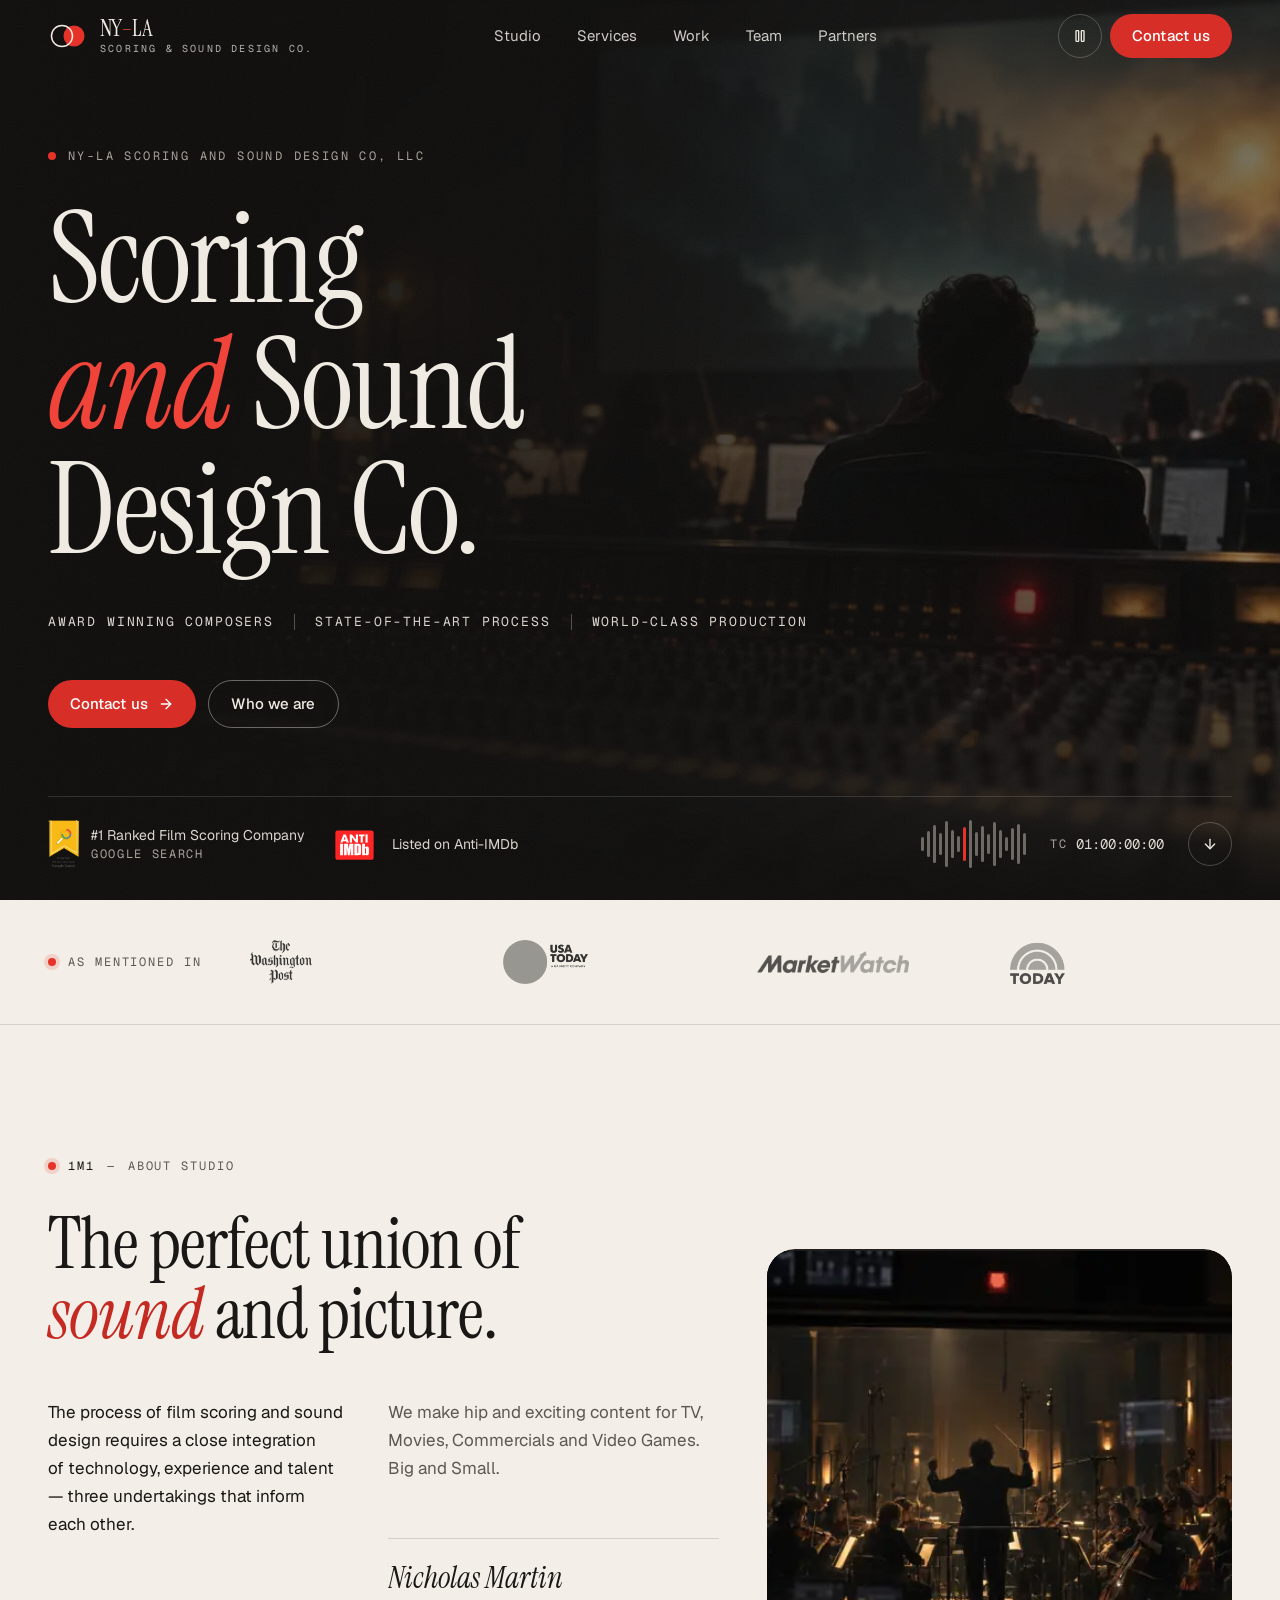
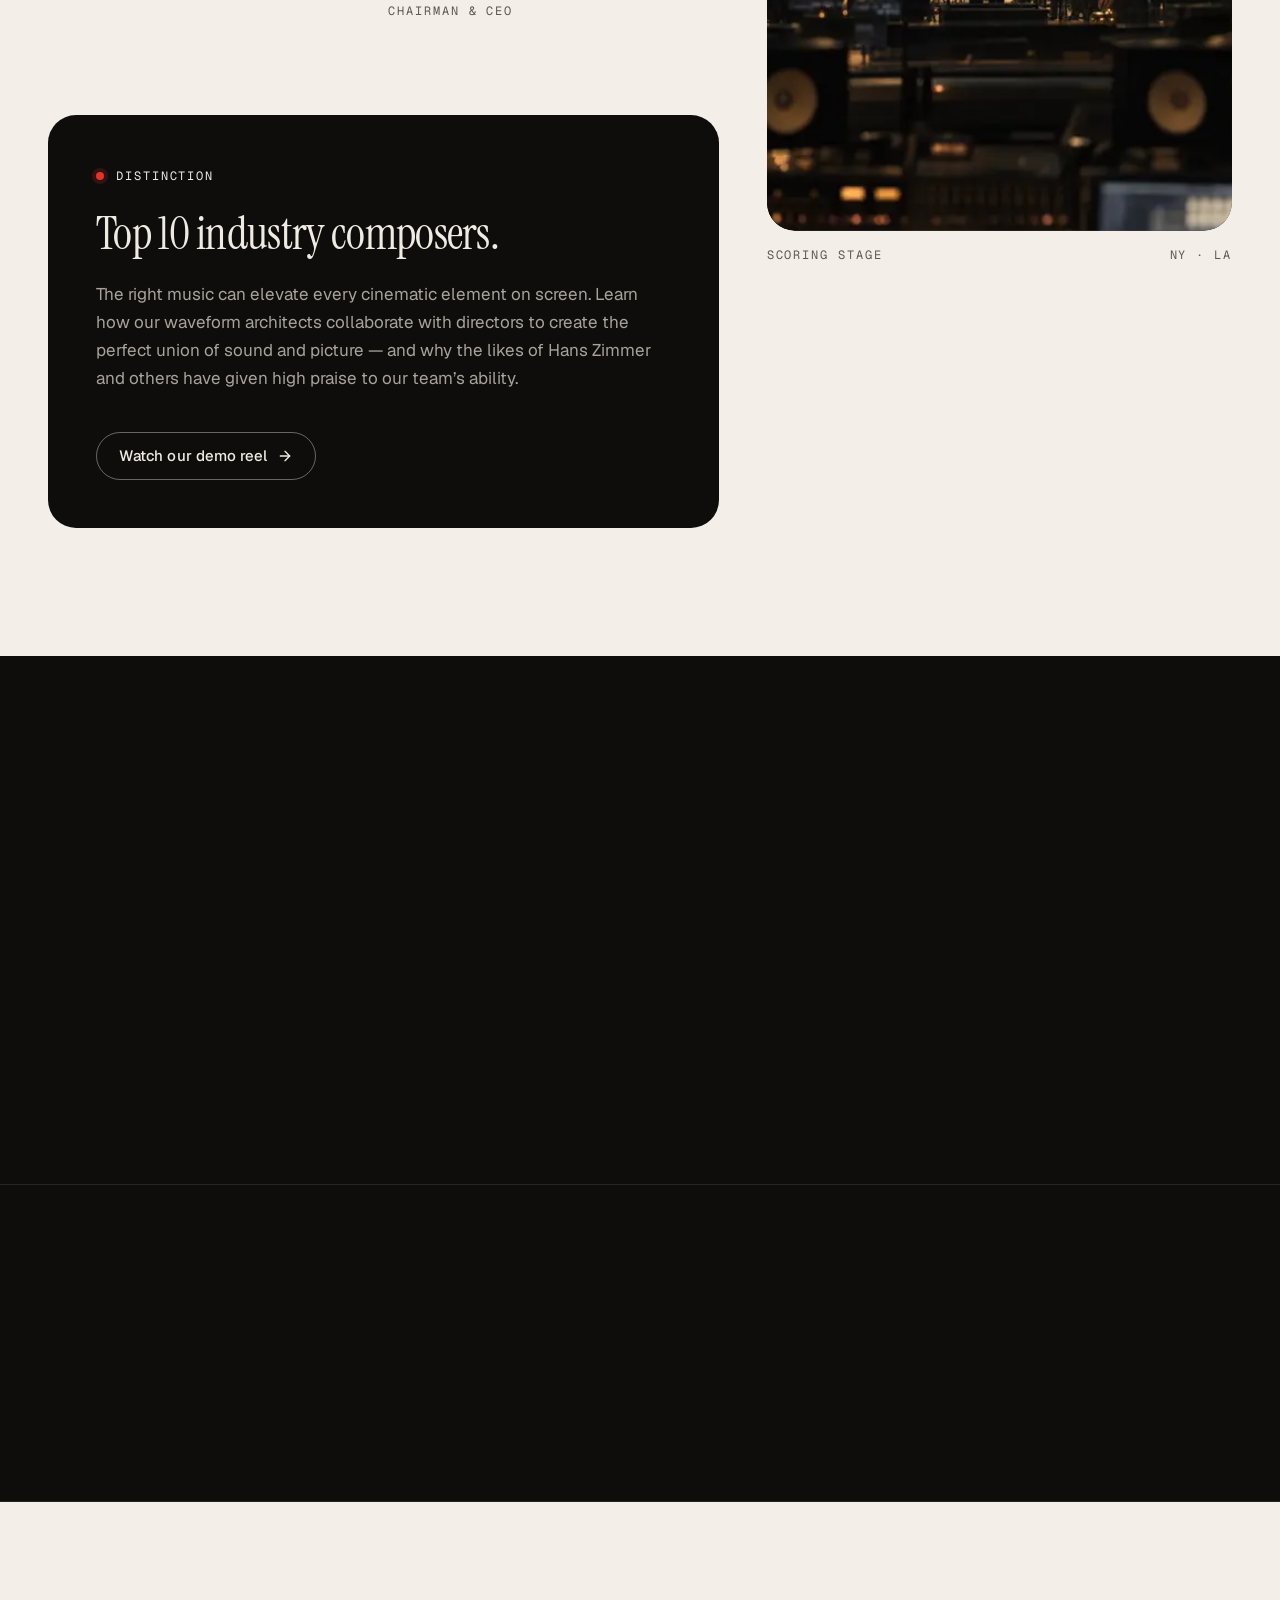
==== index.html @ 37f1fe50 "Fresh Release" ====
<!doctype html>
<html lang="en">
  <head>
    <meta charset="UTF-8" />
    <meta http-equiv="Content-Security-Policy" content="default-src 'none'; base-uri 'none'; object-src 'none'; form-action 'self' https://formspree.io; script-src 'self' 'sha256-pRUqDgvScCS89wPYBcR1W/JAQomijhMOOu+LBnIAKXk='; style-src 'self' 'unsafe-inline'; img-src 'self' data: blob:; font-src 'self'; connect-src 'self' https://formspree.io; media-src 'self'; manifest-src 'self'; worker-src 'self'; frame-src https://player.vimeo.com https://w.soundcloud.com; upgrade-insecure-requests" />
    <meta name="referrer" content="strict-origin-when-cross-origin" />
    <!-- Optional: paste a form endpoint (e.g. https://formspree.io/f/yourid) to receive contact form
             submissions there. Left empty, the form opens the visitor's email app instead. -->
    <meta name="form-endpoint" content="" />
    <meta name="viewport" content="width=device-width, initial-scale=1" />
    <title>NY-LA Scoring &amp; Sound Design Co | Film Scoring Studio</title>
    <meta
      name="description"
      content="Award-winning composers for film, TV, video games, commercials and trailers. Film scoring, sound design, mixing and mastering from New York and Los Angeles." />
    <meta
      name="keywords"
      content="film scoring, sound design, film composers, TV music, video game music, mixing and mastering" />
    <meta name="theme-color" content="#0e0d0c" />
    <script>
      try {
        if (localStorage.getItem("nyla-motion") === "paused") document.documentElement.dataset.motion = "paused";
      } catch (e) {}
    </script>
    <meta name="color-scheme" content="dark light" />
    <link rel="icon" href="./favicon.svg" type="image/svg+xml" />
    <link rel="apple-touch-icon" href="./apple-touch-icon.png" />
    <link rel="preload" as="image" media="(max-aspect-ratio: 4/5)" href="./assets/hero-portrait-720-BbYLcgSx.webp" fetchpriority="high" />
    <link rel="preload" as="image" media="(min-aspect-ratio: 801/1000)" href="./assets/hero-1440-CjAtjLtJ.webp" imagesrcset="./assets/hero-640-D6YPVSac.webp 640w, ./assets/hero-1024-DxoHlJZH.webp 1024w, ./assets/hero-1440-CjAtjLtJ.webp 1440w, ./assets/gen-image-1-D_qLhae0.webp 1920w" imagesizes="100vw" fetchpriority="high" />

    <link rel="canonical" href="https://scoringandsounddesign.com/" />
    <meta property="og:url" content="https://scoringandsounddesign.com/" />
    <meta property="og:type" content="website" />
    <meta property="og:site_name" content="NY-LA Scoring &amp; Sound Design Co" />
    <meta property="og:title" content="NY-LA Scoring &amp; Sound Design Co | Film Scoring Studio" />
    <meta
      property="og:description"
      content="Award-winning composers for film, TV, video games, commercials and trailers. Film scoring, sound design, mixing and mastering from New York and Los Angeles." />
    <meta
      property="og:image"
      content="https://scoringandsounddesign.com/og-image.jpg" />
    <meta property="og:image:width" content="1200" />
    <meta property="og:image:height" content="630" />
    <meta property="og:image:alt" content="Scoring and Sound Design Co. — a dark film-scoring control room facing a projection screen." />
    <meta name="twitter:card" content="summary_large_image" />
    <meta name="twitter:title" content="NY-LA Scoring &amp; Sound Design Co | Film Scoring Studio" />
    <meta
      name="twitter:description"
      content="Award-winning composers for film, TV, video games, commercials and trailers. Film scoring, sound design, mixing and mastering from New York and Los Angeles." />
    <meta
      name="twitter:image"
      content="https://scoringandsounddesign.com/og-image.jpg" />

    <script type="application/ld+json">
      {
        "@context": "https://schema.org",
        "@type": "ProfessionalService",
        "name": "NY-LA Scoring and Sound Design Co, LLC",
        "alternateName": "NY-LA Scoring & Sound Design Co",
        "description": "Award-winning composers for film, TV, video games, commercials and trailers. Film scoring, sound design, consulting, mixing, mastering and sheet music services.",
        "email": "info@scoringandsounddesign.com",
        "telephone": "+1-213-522-7720",
        "founder": { "@type": "Person", "name": "Nicholas Martin", "jobTitle": "Chairman and CEO" },
        "address": [
          {
            "@type": "PostalAddress",
            "streetAddress": "63 John St, Suite 3",
            "addressLocality": "Kingston",
            "addressRegion": "NY",
            "postalCode": "12401",
            "addressCountry": "US"
          },
          {
            "@type": "PostalAddress",
            "streetAddress": "5800 S Eastern Ave, Suite 500",
            "addressLocality": "Commerce",
            "addressRegion": "CA",
            "postalCode": "90040",
            "addressCountry": "US"
          }
        ],
        "areaServed": "Worldwide",
        "knowsAbout": [
          "Film scoring",
          "Sound design",
          "Music for TV shows",
          "Video game music",
          "Commercial and trailer music",
          "Audio mixing",
          "Audio mastering",
          "Sheet music"
        ]
      }
    </script>
    <script type="module" crossorigin src="./assets/index-DegEl1-h.js"></script>
    <style>/*! tailwindcss v4.1.14 | MIT License | https://tailwindcss.com */@layer properties{@supports (((-webkit-hyphens:none)) and (not (margin-trim:inline))) or ((-moz-orient:inline) and (not (color:rgb(from red r g b)))){*,:before,:after,::backdrop{--tw-translate-x:0;--tw-translate-y:0;--tw-translate-z:0;--tw-scale-x:1;--tw-scale-y:1;--tw-scale-z:1;--tw-rotate-x:initial;--tw-rotate-y:initial;--tw-rotate-z:initial;--tw-skew-x:initial;--tw-skew-y:initial;--tw-space-y-reverse:0;--tw-space-x-reverse:0;--tw-border-style:solid;--tw-gradient-position:initial;--tw-gradient-from:#0000;--tw-gradient-via:#0000;--tw-gradient-to:#0000;--tw-gradient-stops:initial;--tw-gradient-via-stops:initial;--tw-gradient-from-position:0%;--tw-gradient-via-position:50%;--tw-gradient-to-position:100%;--tw-leading:initial;--tw-font-weight:initial;--tw-tracking:initial;--tw-ordinal:initial;--tw-slashed-zero:initial;--tw-numeric-figure:initial;--tw-numeric-spacing:initial;--tw-numeric-fraction:initial;--tw-outline-style:solid;--tw-blur:initial;--tw-brightness:initial;--tw-contrast:initial;--tw-grayscale:initial;--tw-hue-rotate:initial;--tw-invert:initial;--tw-opacity:initial;--tw-saturate:initial;--tw-sepia:initial;--tw-drop-shadow:initial;--tw-drop-shadow-color:initial;--tw-drop-shadow-alpha:100%;--tw-drop-shadow-size:initial;--tw-backdrop-blur:initial;--tw-backdrop-brightness:initial;--tw-backdrop-contrast:initial;--tw-backdrop-grayscale:initial;--tw-backdrop-hue-rotate:initial;--tw-backdrop-invert:initial;--tw-backdrop-opacity:initial;--tw-backdrop-saturate:initial;--tw-backdrop-sepia:initial;--tw-duration:initial;--tw-ease:initial}}}@layer theme{:root,:host{--font-sans:"Geist Variable",sans-serif;--font-serif:"Instrument Serif",serif;--font-mono:"Geist Mono Variable",monospace;--color-white:#fff;--spacing:.25rem;--container-xs:20rem;--container-sm:24rem;--container-md:28rem;--container-xl:36rem;--container-2xl:42rem;--container-3xl:48rem;--container-4xl:56rem;--container-5xl:64rem;--container-6xl:72rem;--text-xs:.75rem;--text-xs--line-height:calc(1/.75);--text-sm:.875rem;--text-sm--line-height:calc(1.25/.875);--text-lg:1.125rem;--text-lg--line-height:calc(1.75/1.125);--text-xl:1.25rem;--text-xl--line-height:calc(1.75/1.25);--text-2xl:1.5rem;--text-2xl--line-height:calc(2/1.5);--text-3xl:1.875rem;--text-3xl--line-height: 1.2 ;--text-4xl:2.25rem;--text-4xl--line-height:calc(2.5/2.25);--font-weight-normal:400;--font-weight-medium:500;--font-weight-semibold:600;--font-weight-bold:700;--tracking-tight:-.025em;--leading-tight:1.25;--leading-snug:1.375;--leading-relaxed:1.625;--radius-sm:.25rem;--radius-md:.375rem;--radius-lg:.5rem;--radius-xl:.75rem;--animate-spin:spin 1s linear infinite;--blur-md:12px;--aspect-video:16/9;--default-transition-duration:.15s;--default-transition-timing-function:cubic-bezier(.4,0,.2,1);--default-font-family:var(--font-sans);--default-mono-font-family:var(--font-mono);--color-ink:#0e0d0c;--color-ink-2:#171615;--color-ink-3:#22201e;--color-bone:#f3efe8;--color-bone-2:#e9e4da;--color-paper:#efeae2;--color-ash:#a8a29a;--color-soot:#1a1816;--color-stone:#5e5850;--color-rec:#e5332a;--color-rec-bright:#f0443a;--color-rec-deep:#c42a22;--color-rec-button:#d72f27;--color-background:#0e0d0c;--color-foreground:#efeae2;--color-primary:#d72f27;--color-primary-foreground:#fff;--color-muted:#22201e;--color-muted-foreground:#a8a29a;--color-destructive:#f0443a;--ease-cue:cubic-bezier(.22,1,.36,1)}}@layer base{*,:after,:before,::backdrop{box-sizing:border-box;border:0 solid;margin:0;padding:0}::file-selector-button{box-sizing:border-box;border:0 solid;margin:0;padding:0}html,:host{-webkit-text-size-adjust:100%;tab-size:4;line-height:1.5;font-family:var(--default-font-family,ui-sans-serif,system-ui,sans-serif,"Apple Color Emoji","Segoe UI Emoji","Segoe UI Symbol","Noto Color Emoji");font-feature-settings:var(--default-font-feature-settings,normal);font-variation-settings:var(--default-font-variation-settings,normal);-webkit-tap-highlight-color:transparent}hr{height:0;color:inherit;border-top-width:1px}abbr:where([title]){-webkit-text-decoration:underline dotted;text-decoration:underline dotted}h1,h2,h3,h4,h5,h6{font-size:inherit;font-weight:inherit}a{color:inherit;-webkit-text-decoration:inherit;text-decoration:inherit}b,strong{font-weight:bolder}code,kbd,samp,pre{font-family:var(--default-mono-font-family,ui-monospace,SFMono-Regular,Menlo,Monaco,Consolas,"Liberation Mono","Courier New",monospace);font-feature-settings:var(--default-mono-font-feature-settings,normal);font-variation-settings:var(--default-mono-font-variation-settings,normal);font-size:1em}small{font-size:80%}sub,sup{vertical-align:baseline;font-size:75%;line-height:0;position:relative}sub{bottom:-.25em}sup{top:-.5em}table{text-indent:0;border-color:inherit;border-collapse:collapse}:-moz-focusring{outline:auto}progress{vertical-align:baseline}summary{display:list-item}ol,ul,menu{list-style:none}img,svg,video,canvas,audio,iframe,embed,object{vertical-align:middle;display:block}img,video{max-width:100%;height:auto}button,input,select,optgroup,textarea{font:inherit;font-feature-settings:inherit;font-variation-settings:inherit;letter-spacing:inherit;color:inherit;opacity:1;background-color:#0000;border-radius:0}::file-selector-button{font:inherit;font-feature-settings:inherit;font-variation-settings:inherit;letter-spacing:inherit;color:inherit;opacity:1;background-color:#0000;border-radius:0}:where(select:is([multiple],[size])) optgroup{font-weight:bolder}:where(select:is([multiple],[size])) optgroup option{padding-inline-start:20px}::file-selector-button{margin-inline-end:4px}::placeholder{opacity:1}@supports (not ((-webkit-appearance:-apple-pay-button))) or (contain-intrinsic-size:1px){::placeholder{color:currentColor}@supports (color:color-mix(in lab,red,red)){::placeholder{color:color-mix(in oklab,currentcolor 50%,transparent)}}}textarea{resize:vertical}::-webkit-search-decoration{-webkit-appearance:none}::-webkit-date-and-time-value{min-height:1lh;text-align:inherit}::-webkit-datetime-edit{display:inline-flex}::-webkit-datetime-edit-fields-wrapper{padding:0}::-webkit-datetime-edit{padding-block:0}::-webkit-datetime-edit-year-field{padding-block:0}::-webkit-datetime-edit-month-field{padding-block:0}::-webkit-datetime-edit-day-field{padding-block:0}::-webkit-datetime-edit-hour-field{padding-block:0}::-webkit-datetime-edit-minute-field{padding-block:0}::-webkit-datetime-edit-second-field{padding-block:0}::-webkit-datetime-edit-millisecond-field{padding-block:0}::-webkit-datetime-edit-meridiem-field{padding-block:0}::-webkit-calendar-picker-indicator{line-height:1}:-moz-ui-invalid{box-shadow:none}button,input:where([type=button],[type=reset],[type=submit]){appearance:button}::file-selector-button{appearance:button}::-webkit-inner-spin-button{height:auto}::-webkit-outer-spin-button{height:auto}[hidden]:where(:not([hidden=until-found])){display:none!important}html{scroll-behavior:smooth;-webkit-text-size-adjust:100%;-moz-text-size-adjust:100%;text-size-adjust:100%;scroll-padding-top:5.5rem;scroll-padding-bottom:1.5rem}body{background-color:var(--color-ink);color:var(--color-paper);font-family:var(--font-sans);font-feature-settings:"ss01","cv11";-webkit-font-smoothing:antialiased;-moz-osx-font-smoothing:grayscale;text-rendering:optimizeLegibility}*,:before,:after{border-color:var(--tone-line)}section[id],[id=main]{scroll-margin-top:5rem}:focus-visible{outline:3px solid var(--tone-focus);outline-offset:3px;border-radius:2px}::selection{background:var(--color-rec-button);color:#fff}button:not(:disabled),[role=button]:not([aria-disabled=true]),a[href],select:not(:disabled),summary{cursor:pointer}img{max-width:100%;height:auto}}@layer components{.shell{width:100%;max-width:1360px;margin-inline:auto;padding-inline:clamp(1.25rem,4vw,3rem)}.on-bone{background-color:var(--color-bone);color:var(--color-soot)}.on-ink{background-color:var(--color-ink);color:var(--color-paper)}.cue{font-family:var(--font-mono);letter-spacing:.16em;text-transform:uppercase;color:var(--tone-muted);align-items:center;gap:.75rem;font-size:.75rem;line-height:1;display:inline-flex}.cue:before{content:"";background:var(--color-rec);border-radius:9999px;flex:none;width:.5rem;height:.5rem;box-shadow:0 0 0 4px #e5332a29}.cue-id{color:var(--tone-text)}.display{font-family:var(--font-serif);letter-spacing:-.015em;text-wrap:balance;font-weight:400;line-height:.98}.lede{text-wrap:pretty;font-size:clamp(1.0625rem,1.2vw,1.1875rem);line-height:1.65}.btn{isolation:isolate;letter-spacing:.005em;min-height:3rem;transition:background-color .22s var(--ease-cue),color .22s var(--ease-cue),border-color .22s var(--ease-cue),transform .22s var(--ease-cue);border-radius:9999px;justify-content:center;align-items:center;gap:.625rem;padding:.75rem 1.375rem;font-size:.9375rem;font-weight:500;line-height:1.2;display:inline-flex;position:relative;overflow:hidden}.btn .btn-arrow{transition:transform .26s var(--ease-cue)}.btn:hover .btn-arrow{transform:translate(4px)}.btn:active{transform:translateY(1px)}.btn-rec{background-color:var(--color-rec-button);color:#fff}.btn-rec:hover{background-color:var(--color-rec-deep)}.btn-line{border:1px solid var(--tone-btn-border);color:var(--tone-text)}.btn-line:hover{border-color:var(--tone-text);color:var(--tone-bg)}.btn-line:before{content:"";z-index:-1;border-radius:inherit;background:var(--tone-text);transform-origin:100%;transition:transform .52s var(--ease-cue);position:absolute;inset:0;transform:scaleX(0)}.btn-line:hover:before{transform-origin:0;transform:scaleX(1)}.btn-rec:after{content:"";z-index:-1;transition:transform .8s var(--ease-cue);background:linear-gradient(110deg,#0000 30%,#ffffff3d,#0000 70%);position:absolute;inset:0;transform:translate(-120%)}.btn-rec:hover:after{transform:translate(120%)}.link-underline{transition:background-size .26s var(--ease-cue);background-image:linear-gradient(currentColor,currentColor);background-position:0 100%;background-repeat:no-repeat;background-size:100% 1px;padding-bottom:2px}.link-underline:hover{background-position:100% 100%;background-size:0% 1px}.grain{isolation:isolate;position:relative}.grain:after{content:"";z-index:-1;pointer-events:none;opacity:.07;background-image:url("data:image/svg+xml;utf8,<svg xmlns='http://www.w3.org/2000/svg' width='160' height='160'><filter id='n'><feTurbulence type='fractalNoise' baseFrequency='0.9' numOctaves='2' stitchTiles='stitch'/><feColorMatrix values='0 0 0 0 1  0 0 0 0 1  0 0 0 0 1  0 0 0 0.55 0'/></filter><rect width='100%' height='100%' filter='url(%23n)'/></svg>");position:absolute;inset:0}.field-label{color:var(--color-paper);margin-bottom:.5rem;font-size:.875rem;font-weight:500;display:block}.field{width:100%;min-height:3rem;color:var(--color-paper);transition:border-color .2s var(--ease-cue),background-color .2s var(--ease-cue);background-color:#efeae20a;border:1px solid #efeae247;border-radius:.75rem;padding:.75rem 1rem;font-size:1rem;line-height:1.5;display:block}.field::placeholder{color:#a8a29ae6}.field:hover{border-color:#efeae280}.field:focus-visible{outline:2px solid var(--color-rec-bright);outline-offset:1px;background-color:#efeae212;border-color:#0000}.field[aria-invalid=true]{border-color:var(--color-rec-bright)}.field-error{color:#ff8a80;align-items:flex-start;gap:.375rem;margin-top:.5rem;font-size:.875rem;display:flex}}@layer utilities{.\[container-type\:inline-size\]{container-type:inline-size}.visible{visibility:visible}.sr-only{clip-path:inset(50%);white-space:nowrap;border-width:0;width:1px;height:1px;margin:-1px;padding:0;position:absolute;overflow:hidden}.absolute{position:absolute}.fixed{position:fixed}.relative{position:relative}.static{position:static}.sticky{position:sticky}.inset-0{inset:calc(var(--spacing)*0)}.inset-x-0{inset-inline:calc(var(--spacing)*0)}.top-0{top:calc(var(--spacing)*0)}.top-4{top:calc(var(--spacing)*4)}.bottom-0{bottom:calc(var(--spacing)*0)}.bottom-1{bottom:calc(var(--spacing)*1)}.bottom-4{bottom:calc(var(--spacing)*4)}.-left-\[9999px\]{left:-9999px}.left-0{left:calc(var(--spacing)*0)}.left-1\/2{left:50%}.left-4{left:calc(var(--spacing)*4)}.-z-10{z-index:-10}.z-50{z-index:50}.container{width:100%}@media (min-width:40rem){.container{max-width:40rem}}@media (min-width:48rem){.container{max-width:48rem}}@media (min-width:64rem){.container{max-width:64rem}}@media (min-width:80rem){.container{max-width:80rem}}@media (min-width:96rem){.container{max-width:96rem}}.mx-5{margin-inline:calc(var(--spacing)*5)}.mx-auto{margin-inline:auto}.my-10{margin-block:calc(var(--spacing)*10)}.\!mt-0{margin-top:calc(var(--spacing)*0)!important}.mt-0\.5{margin-top:calc(var(--spacing)*.5)}.mt-1{margin-top:calc(var(--spacing)*1)}.mt-1\.5{margin-top:calc(var(--spacing)*1.5)}.mt-2{margin-top:calc(var(--spacing)*2)}.mt-3{margin-top:calc(var(--spacing)*3)}.mt-4{margin-top:calc(var(--spacing)*4)}.mt-5{margin-top:calc(var(--spacing)*5)}.mt-6{margin-top:calc(var(--spacing)*6)}.mt-8{margin-top:calc(var(--spacing)*8)}.mt-10{margin-top:calc(var(--spacing)*10)}.mt-12{margin-top:calc(var(--spacing)*12)}.mt-14{margin-top:calc(var(--spacing)*14)}.mt-16{margin-top:calc(var(--spacing)*16)}.mt-20{margin-top:calc(var(--spacing)*20)}.mr-2{margin-right:calc(var(--spacing)*2)}.mb-1{margin-bottom:calc(var(--spacing)*1)}.mb-4{margin-bottom:calc(var(--spacing)*4)}.mb-6{margin-bottom:calc(var(--spacing)*6)}.ml-1{margin-left:calc(var(--spacing)*1)}.ml-2{margin-left:calc(var(--spacing)*2)}.block{display:block}.flex{display:flex}.grid{display:grid}.hidden{display:none}.inline{display:inline}.inline-block{display:inline-block}.inline-flex{display:inline-flex}.aspect-\[4\/3\]{aspect-ratio:4/3}.aspect-\[4\/5\]{aspect-ratio:4/5}.aspect-square{aspect-ratio:1}.aspect-video{aspect-ratio:var(--aspect-video)}.h-1{height:calc(var(--spacing)*1)}.h-1\.5{height:calc(var(--spacing)*1.5)}.h-2{height:calc(var(--spacing)*2)}.h-3{height:calc(var(--spacing)*3)}.h-4{height:calc(var(--spacing)*4)}.h-5{height:calc(var(--spacing)*5)}.h-6{height:calc(var(--spacing)*6)}.h-7{height:calc(var(--spacing)*7)}.h-8{height:calc(var(--spacing)*8)}.h-9{height:calc(var(--spacing)*9)}.h-10{height:calc(var(--spacing)*10)}.h-11{height:calc(var(--spacing)*11)}.h-12{height:calc(var(--spacing)*12)}.h-14{height:calc(var(--spacing)*14)}.h-20{height:calc(var(--spacing)*20)}.h-24{height:calc(var(--spacing)*24)}.h-28{height:calc(var(--spacing)*28)}.h-\[4\.5rem\]{height:4.5rem}.h-\[200px\]{height:200px}.h-\[450px\]{height:450px}.h-auto{height:auto}.h-full{height:100%}.h-px{height:1px}.\!min-h-11{min-height:calc(var(--spacing)*11)!important}.min-h-6{min-height:calc(var(--spacing)*6)}.min-h-10{min-height:calc(var(--spacing)*10)}.min-h-11{min-height:calc(var(--spacing)*11)}.min-h-14{min-height:calc(var(--spacing)*14)}.min-h-36{min-height:calc(var(--spacing)*36)}.min-h-\[100svh\]{min-height:100svh}.min-h-\[200px\]{min-height:200px}.min-h-screen{min-height:100vh}.w-0{width:calc(var(--spacing)*0)}.w-1{width:calc(var(--spacing)*1)}.w-1\.5{width:calc(var(--spacing)*1.5)}.w-1\/2{width:50%}.w-2{width:calc(var(--spacing)*2)}.w-3{width:calc(var(--spacing)*3)}.w-3\/4{width:75%}.w-4{width:calc(var(--spacing)*4)}.w-5{width:calc(var(--spacing)*5)}.w-7{width:calc(var(--spacing)*7)}.w-8{width:calc(var(--spacing)*8)}.w-10{width:calc(var(--spacing)*10)}.w-11{width:calc(var(--spacing)*11)}.w-12{width:calc(var(--spacing)*12)}.w-14{width:calc(var(--spacing)*14)}.w-20{width:calc(var(--spacing)*20)}.w-28{width:calc(var(--spacing)*28)}.w-\[3px\]{width:3px}.w-\[100px\]{width:100px}.w-auto{width:auto}.w-full{width:100%}.w-px{width:1px}.max-w-2xl{max-width:var(--container-2xl)}.max-w-3xl{max-width:var(--container-3xl)}.max-w-4xl{max-width:var(--container-4xl)}.max-w-5xl{max-width:var(--container-5xl)}.max-w-6xl{max-width:var(--container-6xl)}.max-w-\[9\.5rem\]{max-width:9.5rem}.max-w-\[11ch\]{max-width:11ch}.max-w-full{max-width:100%}.max-w-md{max-width:var(--container-md)}.max-w-sm{max-width:var(--container-sm)}.max-w-xl{max-width:var(--container-xl)}.max-w-xs{max-width:var(--container-xs)}.flex-1{flex:1}.flex-none{flex:none}.flex-shrink-0,.shrink-0{flex-shrink:0}.origin-left{transform-origin:0}.-translate-x-1\/2{--tw-translate-x: -50% ;translate:var(--tw-translate-x)var(--tw-translate-y)}.-translate-y-full{--tw-translate-y:-100%;translate:var(--tw-translate-x)var(--tw-translate-y)}.scale-x-0{--tw-scale-x:0%;scale:var(--tw-scale-x)var(--tw-scale-y)}.transform{transform:var(--tw-rotate-x,)var(--tw-rotate-y,)var(--tw-rotate-z,)var(--tw-skew-x,)var(--tw-skew-y,)}.animate-spin{animation:var(--animate-spin)}.cursor-pointer{cursor:pointer}.resize{resize:both}.resize-y{resize:vertical}.grid-cols-1{grid-template-columns:repeat(1,minmax(0,1fr))}.grid-cols-2{grid-template-columns:repeat(2,minmax(0,1fr))}.grid-cols-3{grid-template-columns:repeat(3,minmax(0,1fr))}.flex-col{flex-direction:column}.flex-col-reverse{flex-direction:column-reverse}.flex-wrap{flex-wrap:wrap}.items-center{align-items:center}.items-end{align-items:flex-end}.items-start{align-items:flex-start}.justify-between{justify-content:space-between}.justify-center{justify-content:center}.justify-end{justify-content:flex-end}.justify-start{justify-content:flex-start}.gap-1{gap:calc(var(--spacing)*1)}.gap-2{gap:calc(var(--spacing)*2)}.gap-3{gap:calc(var(--spacing)*3)}.gap-4{gap:calc(var(--spacing)*4)}.gap-5{gap:calc(var(--spacing)*5)}.gap-6{gap:calc(var(--spacing)*6)}.gap-8{gap:calc(var(--spacing)*8)}.gap-10{gap:calc(var(--spacing)*10)}.gap-12{gap:calc(var(--spacing)*12)}.gap-14{gap:calc(var(--spacing)*14)}.gap-16{gap:calc(var(--spacing)*16)}.gap-\[3px\]{gap:3px}.gap-\[inherit\]{gap:inherit}.gap-px{gap:1px}:where(.space-y-1>:not(:last-child)){--tw-space-y-reverse:0;margin-block-start:calc(calc(var(--spacing)*1)*var(--tw-space-y-reverse));margin-block-end:calc(calc(var(--spacing)*1)*calc(1 - var(--tw-space-y-reverse)))}:where(.space-y-2>:not(:last-child)){--tw-space-y-reverse:0;margin-block-start:calc(calc(var(--spacing)*2)*var(--tw-space-y-reverse));margin-block-end:calc(calc(var(--spacing)*2)*calc(1 - var(--tw-space-y-reverse)))}:where(.space-y-3>:not(:last-child)){--tw-space-y-reverse:0;margin-block-start:calc(calc(var(--spacing)*3)*var(--tw-space-y-reverse));margin-block-end:calc(calc(var(--spacing)*3)*calc(1 - var(--tw-space-y-reverse)))}:where(.space-y-4>:not(:last-child)){--tw-space-y-reverse:0;margin-block-start:calc(calc(var(--spacing)*4)*var(--tw-space-y-reverse));margin-block-end:calc(calc(var(--spacing)*4)*calc(1 - var(--tw-space-y-reverse)))}:where(.space-y-5>:not(:last-child)){--tw-space-y-reverse:0;margin-block-start:calc(calc(var(--spacing)*5)*var(--tw-space-y-reverse));margin-block-end:calc(calc(var(--spacing)*5)*calc(1 - var(--tw-space-y-reverse)))}:where(.space-y-6>:not(:last-child)){--tw-space-y-reverse:0;margin-block-start:calc(calc(var(--spacing)*6)*var(--tw-space-y-reverse));margin-block-end:calc(calc(var(--spacing)*6)*calc(1 - var(--tw-space-y-reverse)))}:where(.space-y-12>:not(:last-child)){--tw-space-y-reverse:0;margin-block-start:calc(calc(var(--spacing)*12)*var(--tw-space-y-reverse));margin-block-end:calc(calc(var(--spacing)*12)*calc(1 - var(--tw-space-y-reverse)))}.gap-x-5{column-gap:calc(var(--spacing)*5)}.gap-x-6{column-gap:calc(var(--spacing)*6)}.gap-x-8{column-gap:calc(var(--spacing)*8)}.gap-x-10{column-gap:calc(var(--spacing)*10)}:where(.space-x-2>:not(:last-child)){--tw-space-x-reverse:0;margin-inline-start:calc(calc(var(--spacing)*2)*var(--tw-space-x-reverse));margin-inline-end:calc(calc(var(--spacing)*2)*calc(1 - var(--tw-space-x-reverse)))}.gap-y-1{row-gap:calc(var(--spacing)*1)}.gap-y-6{row-gap:calc(var(--spacing)*6)}.gap-y-12{row-gap:calc(var(--spacing)*12)}.self-start{align-self:flex-start}.overflow-auto{overflow:auto}.overflow-hidden{overflow:hidden}.rounded{border-radius:.25rem}.rounded-\[1\.5rem\]{border-radius:1.5rem}.rounded-\[1\.25rem\]{border-radius:1.25rem}.rounded-\[1\.75rem\]{border-radius:1.75rem}.rounded-full{border-radius:3.40282e38px}.rounded-lg{border-radius:var(--radius-lg)}.rounded-md{border-radius:var(--radius-md)}.rounded-sm{border-radius:var(--radius-sm)}.rounded-xl{border-radius:var(--radius-xl)}.border{border-style:var(--tw-border-style);border-width:1px}.border-2{border-style:var(--tw-border-style);border-width:2px}.border-y{border-block-style:var(--tw-border-style);border-block-width:1px}.border-t{border-top-style:var(--tw-border-style);border-top-width:1px}.border-b{border-bottom-style:var(--tw-border-style);border-bottom-width:1px}.border-l-2{border-left-style:var(--tw-border-style);border-left-width:2px}.border-paper\/10{border-color:#efeae21a}@supports (color:color-mix(in lab,red,red)){.border-paper\/10{border-color:color-mix(in oklab,var(--color-paper)10%,transparent)}}.border-paper\/12{border-color:#efeae21f}@supports (color:color-mix(in lab,red,red)){.border-paper\/12{border-color:color-mix(in oklab,var(--color-paper)12%,transparent)}}.border-paper\/20{border-color:#efeae233}@supports (color:color-mix(in lab,red,red)){.border-paper\/20{border-color:color-mix(in oklab,var(--color-paper)20%,transparent)}}.border-paper\/25{border-color:#efeae240}@supports (color:color-mix(in lab,red,red)){.border-paper\/25{border-color:color-mix(in oklab,var(--color-paper)25%,transparent)}}.border-rec{border-color:var(--color-rec)}.border-soot\/15{border-color:#1a181626}@supports (color:color-mix(in lab,red,red)){.border-soot\/15{border-color:color-mix(in oklab,var(--color-soot)15%,transparent)}}.border-transparent{border-color:#0000}.bg-background{background-color:var(--color-background)}.bg-bone{background-color:var(--color-bone)}.bg-bone-2{background-color:var(--color-bone-2)}.bg-bone\/90{background-color:#f3efe8e6}@supports (color:color-mix(in lab,red,red)){.bg-bone\/90{background-color:color-mix(in oklab,var(--color-bone)90%,transparent)}}.bg-current{background-color:currentColor}.bg-destructive{background-color:var(--color-destructive)}.bg-ink{background-color:var(--color-ink)}.bg-ink-2{background-color:var(--color-ink-2)}.bg-ink-3{background-color:var(--color-ink-3)}.bg-ink\/90{background-color:#0e0d0ce6}@supports (color:color-mix(in lab,red,red)){.bg-ink\/90{background-color:color-mix(in oklab,var(--color-ink)90%,transparent)}}.bg-muted{background-color:var(--color-muted)}.bg-paper\/10{background-color:#efeae21a}@supports (color:color-mix(in lab,red,red)){.bg-paper\/10{background-color:color-mix(in oklab,var(--color-paper)10%,transparent)}}.bg-paper\/15{background-color:#efeae226}@supports (color:color-mix(in lab,red,red)){.bg-paper\/15{background-color:color-mix(in oklab,var(--color-paper)15%,transparent)}}.bg-paper\/30{background-color:#efeae24d}@supports (color:color-mix(in lab,red,red)){.bg-paper\/30{background-color:color-mix(in oklab,var(--color-paper)30%,transparent)}}.bg-paper\/90{background-color:#efeae2e6}@supports (color:color-mix(in lab,red,red)){.bg-paper\/90{background-color:color-mix(in oklab,var(--color-paper)90%,transparent)}}.bg-paper\/\[0\.06\]{background-color:#efeae20f}@supports (color:color-mix(in lab,red,red)){.bg-paper\/\[0\.06\]{background-color:color-mix(in oklab,var(--color-paper)6%,transparent)}}.bg-paper\/\[0\.08\]{background-color:#efeae214}@supports (color:color-mix(in lab,red,red)){.bg-paper\/\[0\.08\]{background-color:color-mix(in oklab,var(--color-paper)8%,transparent)}}.bg-primary{background-color:var(--color-primary)}.bg-rec{background-color:var(--color-rec)}.bg-rec-button{background-color:var(--color-rec-button)}.bg-rec-deep{background-color:var(--color-rec-deep)}.bg-soot\/10{background-color:#1a18161a}@supports (color:color-mix(in lab,red,red)){.bg-soot\/10{background-color:color-mix(in oklab,var(--color-soot)10%,transparent)}}.bg-soot\/15{background-color:#1a181626}@supports (color:color-mix(in lab,red,red)){.bg-soot\/15{background-color:color-mix(in oklab,var(--color-soot)15%,transparent)}}.bg-transparent{background-color:#0000}.bg-gradient-to-r{--tw-gradient-position:to right in oklab;background-image:linear-gradient(var(--tw-gradient-stops))}.bg-gradient-to-t{--tw-gradient-position:to top in oklab;background-image:linear-gradient(var(--tw-gradient-stops))}.from-ink{--tw-gradient-from:var(--color-ink);--tw-gradient-stops:var(--tw-gradient-via-stops,var(--tw-gradient-position),var(--tw-gradient-from)var(--tw-gradient-from-position),var(--tw-gradient-to)var(--tw-gradient-to-position))}.from-ink\/90{--tw-gradient-from:#0e0d0ce6}@supports (color:color-mix(in lab,red,red)){.from-ink\/90{--tw-gradient-from:color-mix(in oklab,var(--color-ink)90%,transparent)}}.from-ink\/90{--tw-gradient-stops:var(--tw-gradient-via-stops,var(--tw-gradient-position),var(--tw-gradient-from)var(--tw-gradient-from-position),var(--tw-gradient-to)var(--tw-gradient-to-position))}.via-ink\/20{--tw-gradient-via:#0e0d0c33}@supports (color:color-mix(in lab,red,red)){.via-ink\/20{--tw-gradient-via:color-mix(in oklab,var(--color-ink)20%,transparent)}}.via-ink\/20{--tw-gradient-via-stops:var(--tw-gradient-position),var(--tw-gradient-from)var(--tw-gradient-from-position),var(--tw-gradient-via)var(--tw-gradient-via-position),var(--tw-gradient-to)var(--tw-gradient-to-position);--tw-gradient-stops:var(--tw-gradient-via-stops)}.via-ink\/80{--tw-gradient-via:#0e0d0ccc}@supports (color:color-mix(in lab,red,red)){.via-ink\/80{--tw-gradient-via:color-mix(in oklab,var(--color-ink)80%,transparent)}}.via-ink\/80{--tw-gradient-via-stops:var(--tw-gradient-position),var(--tw-gradient-from)var(--tw-gradient-from-position),var(--tw-gradient-via)var(--tw-gradient-via-position),var(--tw-gradient-to)var(--tw-gradient-to-position);--tw-gradient-stops:var(--tw-gradient-via-stops)}.via-transparent{--tw-gradient-via:transparent;--tw-gradient-via-stops:var(--tw-gradient-position),var(--tw-gradient-from)var(--tw-gradient-from-position),var(--tw-gradient-via)var(--tw-gradient-via-position),var(--tw-gradient-to)var(--tw-gradient-to-position);--tw-gradient-stops:var(--tw-gradient-via-stops)}.to-ink\/10{--tw-gradient-to:#0e0d0c1a}@supports (color:color-mix(in lab,red,red)){.to-ink\/10{--tw-gradient-to:color-mix(in oklab,var(--color-ink)10%,transparent)}}.to-ink\/10{--tw-gradient-stops:var(--tw-gradient-via-stops,var(--tw-gradient-position),var(--tw-gradient-from)var(--tw-gradient-from-position),var(--tw-gradient-to)var(--tw-gradient-to-position))}.to-ink\/60{--tw-gradient-to:#0e0d0c99}@supports (color:color-mix(in lab,red,red)){.to-ink\/60{--tw-gradient-to:color-mix(in oklab,var(--color-ink)60%,transparent)}}.to-ink\/60{--tw-gradient-stops:var(--tw-gradient-via-stops,var(--tw-gradient-position),var(--tw-gradient-from)var(--tw-gradient-from-position),var(--tw-gradient-to)var(--tw-gradient-to-position))}.to-transparent{--tw-gradient-to:transparent;--tw-gradient-stops:var(--tw-gradient-via-stops,var(--tw-gradient-position),var(--tw-gradient-from)var(--tw-gradient-from-position),var(--tw-gradient-to)var(--tw-gradient-to-position))}.fill-current{fill:currentColor}.object-contain{object-fit:contain}.object-cover{object-fit:cover}.object-\[60\%_center\]{object-position:60% center}.p-0{padding:calc(var(--spacing)*0)}.p-1{padding:calc(var(--spacing)*1)}.p-3{padding:calc(var(--spacing)*3)}.p-4{padding:calc(var(--spacing)*4)}.p-6{padding:calc(var(--spacing)*6)}.p-8{padding:calc(var(--spacing)*8)}.px-3{padding-inline:calc(var(--spacing)*3)}.px-4{padding-inline:calc(var(--spacing)*4)}.px-6{padding-inline:calc(var(--spacing)*6)}.\!py-2\.5{padding-block:calc(var(--spacing)*2.5)!important}.py-1{padding-block:calc(var(--spacing)*1)}.py-2{padding-block:calc(var(--spacing)*2)}.py-3{padding-block:calc(var(--spacing)*3)}.py-4{padding-block:calc(var(--spacing)*4)}.py-6{padding-block:calc(var(--spacing)*6)}.py-8{padding-block:calc(var(--spacing)*8)}.py-10{padding-block:calc(var(--spacing)*10)}.py-12{padding-block:calc(var(--spacing)*12)}.py-16{padding-block:calc(var(--spacing)*16)}.py-20{padding-block:calc(var(--spacing)*20)}.py-24{padding-block:calc(var(--spacing)*24)}.pt-3{padding-top:calc(var(--spacing)*3)}.pt-6{padding-top:calc(var(--spacing)*6)}.pt-8{padding-top:calc(var(--spacing)*8)}.pt-10{padding-top:calc(var(--spacing)*10)}.pt-32{padding-top:calc(var(--spacing)*32)}.pr-2{padding-right:calc(var(--spacing)*2)}.pb-8{padding-bottom:calc(var(--spacing)*8)}.pb-16{padding-bottom:calc(var(--spacing)*16)}.pl-5{padding-left:calc(var(--spacing)*5)}.text-center{text-align:center}.text-left{text-align:left}.text-right{text-align:right}.font-mono{font-family:var(--font-mono)}.font-serif{font-family:var(--font-serif)}.text-2xl{font-size:var(--text-2xl);line-height:var(--tw-leading,var(--text-2xl--line-height))}.text-3xl{font-size:var(--text-3xl);line-height:var(--tw-leading,var(--text-3xl--line-height))}.text-4xl{font-size:var(--text-4xl);line-height:var(--tw-leading,var(--text-4xl--line-height))}.text-lg{font-size:var(--text-lg);line-height:var(--tw-leading,var(--text-lg--line-height))}.text-sm{font-size:var(--text-sm);line-height:var(--tw-leading,var(--text-sm--line-height))}.text-xl{font-size:var(--text-xl);line-height:var(--tw-leading,var(--text-xl--line-height))}.text-xs{font-size:var(--text-xs);line-height:var(--tw-leading,var(--text-xs--line-height))}.text-\[0\.625rem\]{font-size:.625rem}.text-\[0\.6875rem\]{font-size:.6875rem}.text-\[0\.8125rem\]{font-size:.8125rem}.text-\[0\.9375rem\]{font-size:.9375rem}.text-\[1\.45rem\]{font-size:1.45rem}.text-\[1\.125rem\]{font-size:1.125rem}.text-\[1\.0625rem\]{font-size:1.0625rem}.text-\[1\.875rem\]{font-size:1.875rem}.text-\[1rem\]{font-size:1rem}.text-\[6rem\]{font-size:6rem}.text-\[clamp\(1\.75rem\,2\.6vw\,2\.375rem\)\]{font-size:clamp(1.75rem,2.6vw,2.375rem)}.text-\[clamp\(2\.6rem\,5\.2vw\,4\.75rem\)\]{font-size:clamp(2.6rem,5.2vw,4.75rem)}.text-\[clamp\(2\.6rem\,5\.6vw\,5rem\)\]{font-size:clamp(2.6rem,5.6vw,5rem)}.text-\[clamp\(2\.25rem\,4\.2vw\,3\.75rem\)\]{font-size:clamp(2.25rem,4.2vw,3.75rem)}.text-\[clamp\(2\.75rem\,6vw\,5rem\)\]{font-size:clamp(2.75rem,6vw,5rem)}.text-\[clamp\(2rem\,3\.6vw\,3\.25rem\)\]{font-size:clamp(2rem,3.6vw,3.25rem)}.text-\[clamp\(2rem\,3\.6vw\,3rem\)\]{font-size:clamp(2rem,3.6vw,3rem)}.text-\[clamp\(2rem\,4\.4vw\,4rem\)\]{font-size:clamp(2rem,4.4vw,4rem)}.text-\[clamp\(3\.4rem\,min\(10vw\,15svh\)\,9\.5rem\)\]{font-size:clamp(3.4rem,min(10vw,15svh),9.5rem)}.text-\[clamp\(3\.5rem\,7vw\,6\.5rem\)\]{font-size:clamp(3.5rem,7vw,6.5rem)}.text-\[clamp\(3rem\,7vw\,6rem\)\]{font-size:clamp(3rem,7vw,6rem)}.text-\[clamp\(3rem\,8vw\,7\.5rem\)\]{font-size:clamp(3rem,8vw,7.5rem)}.text-\[clamp\(3rem\,8vw\,7rem\)\]{font-size:clamp(3rem,8vw,7rem)}.leading-\[0\.6\]{--tw-leading:.6;line-height:.6}.leading-\[1\.2\]{--tw-leading:1.2;line-height:1.2}.leading-\[1\.08\]{--tw-leading:1.08;line-height:1.08}.leading-none{--tw-leading:1;line-height:1}.leading-relaxed{--tw-leading:var(--leading-relaxed);line-height:var(--leading-relaxed)}.leading-snug{--tw-leading:var(--leading-snug);line-height:var(--leading-snug)}.leading-tight{--tw-leading:var(--leading-tight);line-height:var(--leading-tight)}.font-bold{--tw-font-weight:var(--font-weight-bold);font-weight:var(--font-weight-bold)}.font-medium{--tw-font-weight:var(--font-weight-medium);font-weight:var(--font-weight-medium)}.font-normal{--tw-font-weight:var(--font-weight-normal);font-weight:var(--font-weight-normal)}.font-semibold{--tw-font-weight:var(--font-weight-semibold);font-weight:var(--font-weight-semibold)}.tracking-\[-0\.01em\]{--tw-tracking:-.01em;letter-spacing:-.01em}.tracking-\[-0\.02em\]{--tw-tracking:-.02em;letter-spacing:-.02em}.tracking-\[0\.2em\]{--tw-tracking:.2em;letter-spacing:.2em}.tracking-\[0\.12em\]{--tw-tracking:.12em;letter-spacing:.12em}.tracking-\[0\.14em\]{--tw-tracking:.14em;letter-spacing:.14em}.tracking-\[0\.16em\]{--tw-tracking:.16em;letter-spacing:.16em}.tracking-\[0\.22em\]{--tw-tracking:.22em;letter-spacing:.22em}.tracking-tight{--tw-tracking:var(--tracking-tight);letter-spacing:var(--tracking-tight)}.break-all{word-break:break-all}.whitespace-break-spaces{white-space:break-spaces}.text-ash{color:var(--color-ash)}.text-destructive{color:var(--color-destructive)}.text-foreground{color:var(--color-foreground)}.text-muted-foreground{color:var(--color-muted-foreground)}.text-paper{color:var(--color-paper)}.text-paper\/85{color:#efeae2d9}@supports (color:color-mix(in lab,red,red)){.text-paper\/85{color:color-mix(in oklab,var(--color-paper)85%,transparent)}}.text-paper\/90{color:#efeae2e6}@supports (color:color-mix(in lab,red,red)){.text-paper\/90{color:color-mix(in oklab,var(--color-paper)90%,transparent)}}.text-primary{color:var(--color-primary)}.text-primary-foreground{color:var(--color-primary-foreground)}.text-rec{color:var(--color-rec)}.text-rec-bright{color:var(--color-rec-bright)}.text-rec-deep{color:var(--color-rec-deep)}.text-soot{color:var(--color-soot)}.text-stone{color:var(--color-stone)}.text-white{color:var(--color-white)}.uppercase{text-transform:uppercase}.italic{font-style:italic}.not-italic{font-style:normal}.tabular-nums{--tw-numeric-spacing:tabular-nums;font-variant-numeric:var(--tw-ordinal,)var(--tw-slashed-zero,)var(--tw-numeric-figure,)var(--tw-numeric-spacing,)var(--tw-numeric-fraction,)}.underline{text-decoration-line:underline}.opacity-0{opacity:0}.opacity-50{opacity:.5}.opacity-60{opacity:.6}.opacity-75{opacity:.75}.opacity-80{opacity:.8}.opacity-85{opacity:.85}.opacity-90{opacity:.9}.opacity-100{opacity:1}.mix-blend-multiply{mix-blend-mode:multiply}.outline{outline-style:var(--tw-outline-style);outline-width:1px}.grayscale{--tw-grayscale:grayscale(100%);filter:var(--tw-blur,)var(--tw-brightness,)var(--tw-contrast,)var(--tw-grayscale,)var(--tw-hue-rotate,)var(--tw-invert,)var(--tw-saturate,)var(--tw-sepia,)var(--tw-drop-shadow,)}.backdrop-blur-md{--tw-backdrop-blur:blur(var(--blur-md));-webkit-backdrop-filter:var(--tw-backdrop-blur,)var(--tw-backdrop-brightness,)var(--tw-backdrop-contrast,)var(--tw-backdrop-grayscale,)var(--tw-backdrop-hue-rotate,)var(--tw-backdrop-invert,)var(--tw-backdrop-opacity,)var(--tw-backdrop-saturate,)var(--tw-backdrop-sepia,);backdrop-filter:var(--tw-backdrop-blur,)var(--tw-backdrop-brightness,)var(--tw-backdrop-contrast,)var(--tw-backdrop-grayscale,)var(--tw-backdrop-hue-rotate,)var(--tw-backdrop-invert,)var(--tw-backdrop-opacity,)var(--tw-backdrop-saturate,)var(--tw-backdrop-sepia,)}.transition-\[background-color\,border-color\,scale\]{transition-property:background-color,border-color,scale;transition-timing-function:var(--tw-ease,var(--default-transition-timing-function));transition-duration:var(--tw-duration,var(--default-transition-duration))}.transition-\[background-color\,border-color\,translate\]{transition-property:background-color,border-color,translate;transition-timing-function:var(--tw-ease,var(--default-transition-timing-function));transition-duration:var(--tw-duration,var(--default-transition-duration))}.transition-\[background-color\,border-color\]{transition-property:background-color,border-color;transition-timing-function:var(--tw-ease,var(--default-transition-timing-function));transition-duration:var(--tw-duration,var(--default-transition-duration))}.transition-\[filter\,opacity\,scale\]{transition-property:filter,opacity,scale;transition-timing-function:var(--tw-ease,var(--default-transition-timing-function));transition-duration:var(--tw-duration,var(--default-transition-duration))}.transition-\[rotate\,scale\]{transition-property:rotate,scale;transition-timing-function:var(--tw-ease,var(--default-transition-timing-function));transition-duration:var(--tw-duration,var(--default-transition-duration))}.transition-\[scale\]{transition-property:scale;transition-timing-function:var(--tw-ease,var(--default-transition-timing-function));transition-duration:var(--tw-duration,var(--default-transition-duration))}.transition-\[translate\,border-color\]{transition-property:translate,border-color;transition-timing-function:var(--tw-ease,var(--default-transition-timing-function));transition-duration:var(--tw-duration,var(--default-transition-duration))}.transition-\[width\,margin\]{transition-property:width,margin;transition-timing-function:var(--tw-ease,var(--default-transition-timing-function));transition-duration:var(--tw-duration,var(--default-transition-duration))}.transition-\[width\]{transition-property:width;transition-timing-function:var(--tw-ease,var(--default-transition-timing-function));transition-duration:var(--tw-duration,var(--default-transition-duration))}.transition-colors{transition-property:color,background-color,border-color,outline-color,text-decoration-color,fill,stroke,--tw-gradient-from,--tw-gradient-via,--tw-gradient-to;transition-timing-function:var(--tw-ease,var(--default-transition-timing-function));transition-duration:var(--tw-duration,var(--default-transition-duration))}.transition-transform{transition-property:transform,translate,scale,rotate;transition-timing-function:var(--tw-ease,var(--default-transition-timing-function));transition-duration:var(--tw-duration,var(--default-transition-duration))}.duration-300{--tw-duration:.3s;transition-duration:.3s}.duration-500{--tw-duration:.5s;transition-duration:.5s}.duration-700{--tw-duration:.7s;transition-duration:.7s}.duration-\[1400ms\]{--tw-duration:1.4s;transition-duration:1.4s}.ease-\[var\(--ease-cue\)\]{--tw-ease:var(--ease-cue);transition-timing-function:var(--ease-cue)}.outline-none{--tw-outline-style:none;outline-style:none}.\[animation-delay\:1\.2s\]{animation-delay:1.2s}.\[animation-delay\:300ms\]{animation-delay:.3s}.\[animation-delay\:360ms\]{animation-delay:.36s}@media (hover:hover){.group-hover\:mr-2:is(:where(.group):hover *){margin-right:calc(var(--spacing)*2)}.group-hover\:w-4:is(:where(.group):hover *){width:calc(var(--spacing)*4)}.group-hover\:w-full:is(:where(.group):hover *){width:100%}.group-hover\:translate-x-1:is(:where(.group):hover *){--tw-translate-x:calc(var(--spacing)*1);translate:var(--tw-translate-x)var(--tw-translate-y)}.group-hover\:translate-x-2:is(:where(.group):hover *){--tw-translate-x:calc(var(--spacing)*2);translate:var(--tw-translate-x)var(--tw-translate-y)}.group-hover\:-translate-y-0\.5:is(:where(.group):hover *){--tw-translate-y:calc(var(--spacing)*-.5);translate:var(--tw-translate-x)var(--tw-translate-y)}.group-hover\:scale-105:is(:where(.group):hover *){--tw-scale-x:105%;--tw-scale-y:105%;--tw-scale-z:105%;scale:var(--tw-scale-x)var(--tw-scale-y)}.group-hover\:scale-110:is(:where(.group):hover *){--tw-scale-x:110%;--tw-scale-y:110%;--tw-scale-z:110%;scale:var(--tw-scale-x)var(--tw-scale-y)}.group-hover\:scale-x-100:is(:where(.group):hover *){--tw-scale-x:100%;scale:var(--tw-scale-x)var(--tw-scale-y)}.group-hover\:scale-\[1\.04\]:is(:where(.group):hover *){scale:1.04}.group-hover\:scale-\[1\.05\]:is(:where(.group):hover *){scale:1.05}.group-hover\:rotate-\[-6deg\]:is(:where(.group):hover *){rotate:-6deg}.group-hover\:border-rec-button:is(:where(.group):hover *){border-color:var(--color-rec-button)}.group-hover\:border-rec-deep:is(:where(.group):hover *){border-color:var(--color-rec-deep)}.group-hover\:bg-rec-button:is(:where(.group):hover *){background-color:var(--color-rec-button)}.group-hover\:bg-rec-deep\/\[0\.06\]:is(:where(.group):hover *){background-color:#c42a220f}@supports (color:color-mix(in lab,red,red)){.group-hover\:bg-rec-deep\/\[0\.06\]:is(:where(.group):hover *){background-color:color-mix(in oklab,var(--color-rec-deep)6%,transparent)}}.group-hover\:text-rec-deep:is(:where(.group):hover *){color:var(--color-rec-deep)}.group-hover\:opacity-100:is(:where(.group):hover *){opacity:1}.group-hover\:grayscale-0:is(:where(.group):hover *){--tw-grayscale:grayscale(0%);filter:var(--tw-blur,)var(--tw-brightness,)var(--tw-contrast,)var(--tw-grayscale,)var(--tw-hue-rotate,)var(--tw-invert,)var(--tw-saturate,)var(--tw-sepia,)var(--tw-drop-shadow,)}}.last\:border-0:last-child{border-style:var(--tw-border-style);border-width:0}.empty\:hidden:empty{display:none}.focus-within\:translate-y-0:focus-within{--tw-translate-y:calc(var(--spacing)*0);translate:var(--tw-translate-x)var(--tw-translate-y)}@media (hover:hover){.hover\:-translate-y-1:hover{--tw-translate-y:calc(var(--spacing)*-1);translate:var(--tw-translate-x)var(--tw-translate-y)}.hover\:border-paper:hover{border-color:var(--color-paper)}.hover\:border-paper\/25:hover{border-color:#efeae240}@supports (color:color-mix(in lab,red,red)){.hover\:border-paper\/25:hover{border-color:color-mix(in oklab,var(--color-paper)25%,transparent)}}.hover\:bg-paper\/\[0\.06\]:hover{background-color:#efeae20f}@supports (color:color-mix(in lab,red,red)){.hover\:bg-paper\/\[0\.06\]:hover{background-color:color-mix(in oklab,var(--color-paper)6%,transparent)}}.hover\:text-paper:hover{color:var(--color-paper)}.hover\:opacity-90:hover{opacity:.9}}.focus\:not-sr-only:focus{clip-path:none;white-space:normal;width:auto;height:auto;margin:0;padding:0;position:static;overflow:visible}.focus\:fixed:focus{position:fixed}.focus\:top-4:focus{top:calc(var(--spacing)*4)}.focus\:left-4:focus{left:calc(var(--spacing)*4)}.focus\:z-\[60\]:focus{z-index:60}.focus\:rounded-full:focus{border-radius:3.40282e38px}.focus\:bg-paper:focus{background-color:var(--color-paper)}.focus\:px-5:focus{padding-inline:calc(var(--spacing)*5)}.focus\:py-3:focus{padding-block:calc(var(--spacing)*3)}.focus\:font-medium:focus{--tw-font-weight:var(--font-weight-medium);font-weight:var(--font-weight-medium)}.focus\:text-ink:focus{color:var(--color-ink)}.aria-pressed\:border-paper[aria-pressed=true]{border-color:var(--color-paper)}.aria-pressed\:bg-paper[aria-pressed=true]{background-color:var(--color-paper)}.aria-pressed\:text-ink[aria-pressed=true]{color:var(--color-ink)}@media not all and (min-width:40rem){.max-sm\:hidden{display:none}}@media (min-width:40rem){.sm\:col-span-2{grid-column:span 2/span 2}.sm\:mt-10{margin-top:calc(var(--spacing)*10)}.sm\:block{display:block}.sm\:flex{display:flex}.sm\:inline-flex{display:inline-flex}.sm\:aspect-\[3\/2\]{aspect-ratio:3/2}.sm\:h-4{height:calc(var(--spacing)*4)}.sm\:h-11{height:calc(var(--spacing)*11)}.sm\:h-24{height:calc(var(--spacing)*24)}.sm\:w-4{width:calc(var(--spacing)*4)}.sm\:w-24{width:calc(var(--spacing)*24)}.sm\:grid-cols-2{grid-template-columns:repeat(2,minmax(0,1fr))}.sm\:grid-cols-3{grid-template-columns:repeat(3,minmax(0,1fr))}.sm\:grid-cols-4{grid-template-columns:repeat(4,minmax(0,1fr))}.sm\:grid-cols-\[1fr_1\.1fr\]{grid-template-columns:1fr 1.1fr}.sm\:grid-cols-\[4\.5rem_1fr\]{grid-template-columns:4.5rem 1fr}.sm\:grid-cols-\[14rem_1fr\]{grid-template-columns:14rem 1fr}.sm\:flex-row{flex-direction:row}.sm\:flex-wrap{flex-wrap:wrap}.sm\:items-center{align-items:center}.sm\:justify-between{justify-content:space-between}.sm\:gap-0{gap:calc(var(--spacing)*0)}.sm\:gap-6{gap:calc(var(--spacing)*6)}.sm\:gap-10{gap:calc(var(--spacing)*10)}.sm\:p-5{padding:calc(var(--spacing)*5)}.sm\:p-8{padding:calc(var(--spacing)*8)}.sm\:p-10{padding:calc(var(--spacing)*10)}.sm\:p-12{padding:calc(var(--spacing)*12)}.sm\:px-10{padding-inline:calc(var(--spacing)*10)}.sm\:py-10{padding-block:calc(var(--spacing)*10)}.sm\:py-12{padding-block:calc(var(--spacing)*12)}.sm\:py-16{padding-block:calc(var(--spacing)*16)}.sm\:py-24{padding-block:calc(var(--spacing)*24)}.sm\:py-28{padding-block:calc(var(--spacing)*28)}.sm\:py-32{padding-block:calc(var(--spacing)*32)}.sm\:pt-36{padding-top:calc(var(--spacing)*36)}.sm\:text-\[1\.75rem\]{font-size:1.75rem}}@media (min-width:48rem){.md\:flex{display:flex}.md\:translate-y-12{--tw-translate-y:calc(var(--spacing)*12);translate:var(--tw-translate-x)var(--tw-translate-y)}.md\:grid-cols-2{grid-template-columns:repeat(2,minmax(0,1fr))}.md\:grid-cols-3{grid-template-columns:repeat(3,minmax(0,1fr))}.md\:flex-row{flex-direction:row}.md\:items-center{align-items:center}.md\:justify-start{justify-content:flex-start}.md\:gap-12{gap:calc(var(--spacing)*12)}}@media (min-width:64rem){.lg\:sticky{position:sticky}.lg\:top-28{top:calc(var(--spacing)*28)}.lg\:col-span-3{grid-column:span 3/span 3}.lg\:col-span-4{grid-column:span 4/span 4}.lg\:col-span-5{grid-column:span 5/span 5}.lg\:col-span-7{grid-column:span 7/span 7}.lg\:col-span-8{grid-column:span 8/span 8}.lg\:col-start-6{grid-column-start:6}.lg\:mt-24{margin-top:calc(var(--spacing)*24)}.lg\:block{display:block}.lg\:flex{display:flex}.lg\:hidden{display:none}.lg\:aspect-\[4\/5\]{aspect-ratio:4/5}.lg\:grid-cols-1{grid-template-columns:repeat(1,minmax(0,1fr))}.lg\:grid-cols-3{grid-template-columns:repeat(3,minmax(0,1fr))}.lg\:grid-cols-4{grid-template-columns:repeat(4,minmax(0,1fr))}.lg\:grid-cols-12{grid-template-columns:repeat(12,minmax(0,1fr))}.lg\:items-end{align-items:flex-end}.lg\:justify-end{justify-content:flex-end}.lg\:gap-12{gap:calc(var(--spacing)*12)}.lg\:gap-x-8{column-gap:calc(var(--spacing)*8)}.lg\:pt-24{padding-top:calc(var(--spacing)*24)}.lg\:pl-6{padding-left:calc(var(--spacing)*6)}}.text-balance{text-wrap:balance}.text-pretty{text-wrap:pretty}}@font-face{font-family:Instrument Serif;font-style:normal;font-display:swap;font-weight:400;src:url(./assets/instrument-serif-latin-400-normal-DnYpCC2O.woff2)format("woff2"),url(./assets/instrument-serif-latin-400-normal-BVbkICAY.woff)format("woff")}@font-face{font-family:Instrument Serif;font-style:italic;font-display:swap;font-weight:400;src:url(./assets/instrument-serif-latin-400-italic-DKMiL14s.woff2)format("woff2"),url(./assets/instrument-serif-latin-400-italic-u__WvvIK.woff)format("woff")}@font-face{font-family:Geist Variable;font-style:normal;font-display:swap;font-weight:100 900;src:url(./assets/geist-cyrillic-ext-wght-normal-DjL33-gN.woff2)format("woff2-variations");unicode-range:U+460-52F,U+1C80-1C8A,U+20B4,U+2DE0-2DFF,U+A640-A69F,U+FE2E-FE2F}@font-face{font-family:Geist Variable;font-style:normal;font-display:swap;font-weight:100 900;src:url(./assets/geist-cyrillic-wght-normal-BEAKL7Jp.woff2)format("woff2-variations");unicode-range:U+301,U+400-45F,U+490-491,U+4B0-4B1,U+2116}@font-face{font-family:Geist Variable;font-style:normal;font-display:swap;font-weight:100 900;src:url(./assets/geist-vietnamese-wght-normal-6IgcOCM7.woff2)format("woff2-variations");unicode-range:U+102-103,U+110-111,U+128-129,U+168-169,U+1A0-1A1,U+1AF-1B0,U+300-301,U+303-304,U+308-309,U+323,U+329,U+1EA0-1EF9,U+20AB}@font-face{font-family:Geist Variable;font-style:normal;font-display:swap;font-weight:100 900;src:url(./assets/geist-latin-ext-wght-normal-DC-KSUi6.woff2)format("woff2-variations");unicode-range:U+100-2BA,U+2BD-2C5,U+2C7-2CC,U+2CE-2D7,U+2DD-2FF,U+304,U+308,U+329,U+1D00-1DBF,U+1E00-1E9F,U+1EF2-1EFF,U+2020,U+20A0-20AB,U+20AD-20C0,U+2113,U+2C60-2C7F,U+A720-A7FF}@font-face{font-family:Geist Variable;font-style:normal;font-display:swap;font-weight:100 900;src:url(./assets/geist-latin-wght-normal-BgDaEnEv.woff2)format("woff2-variations");unicode-range:U+??,U+131,U+152-153,U+2BB-2BC,U+2C6,U+2DA,U+2DC,U+304,U+308,U+329,U+2000-206F,U+20AC,U+2122,U+2191,U+2193,U+2212,U+2215,U+FEFF,U+FFFD}@font-face{font-family:Geist Mono Variable;font-style:normal;font-display:swap;font-weight:100 900;src:url(./assets/geist-mono-cyrillic-ext-wght-normal-X_5orZeX.woff2)format("woff2-variations");unicode-range:U+460-52F,U+1C80-1C8A,U+20B4,U+2DE0-2DFF,U+A640-A69F,U+FE2E-FE2F}@font-face{font-family:Geist Mono Variable;font-style:normal;font-display:swap;font-weight:100 900;src:url(./assets/geist-mono-cyrillic-wght-normal-DiZS0aHC.woff2)format("woff2-variations");unicode-range:U+301,U+400-45F,U+490-491,U+4B0-4B1,U+2116}@font-face{font-family:Geist Mono Variable;font-style:normal;font-display:swap;font-weight:100 900;src:url(./assets/geist-mono-symbols2-wght-normal-CO5SzqOn.woff2)format("woff2-variations");unicode-range:U+2000-2001,U+2004-2008,U+200A,U+23B8-23BD,U+2500-259F}@font-face{font-family:Geist Mono Variable;font-style:normal;font-display:swap;font-weight:100 900;src:url(./assets/geist-mono-vietnamese-wght-normal-DadHysG0.woff2)format("woff2-variations");unicode-range:U+102-103,U+110-111,U+128-129,U+168-169,U+1A0-1A1,U+1AF-1B0,U+300-301,U+303-304,U+308-309,U+323,U+329,U+1EA0-1EF9,U+20AB}@font-face{font-family:Geist Mono Variable;font-style:normal;font-display:swap;font-weight:100 900;src:url(./assets/geist-mono-latin-ext-wght-normal-Bwz-egvJ.woff2)format("woff2-variations");unicode-range:U+100-2BA,U+2BD-2C5,U+2C7-2CC,U+2CE-2D7,U+2DD-2FF,U+304,U+308,U+329,U+1D00-1DBF,U+1E00-1E9F,U+1EF2-1EFF,U+2020,U+20A0-20AB,U+20AD-20C0,U+2113,U+2C60-2C7F,U+A720-A7FF}@font-face{font-family:Geist Mono Variable;font-style:normal;font-display:swap;font-weight:100 900;src:url(./assets/geist-mono-latin-wght-normal-XN7g48iV.woff2)format("woff2-variations");unicode-range:U+??,U+131,U+152-153,U+2BB-2BC,U+2C6,U+2DA,U+2DC,U+304,U+308,U+329,U+2000-206F,U+20AC,U+2122,U+2191,U+2193,U+2212,U+2215,U+FEFF,U+FFFD}:root,.on-ink{--tone-text:var(--color-paper);--tone-muted:var(--color-ash);--tone-line:#efeae224;--tone-btn-border:#efeae266;--tone-btn-hover:#efeae20f;--tone-focus:var(--color-rec-bright);--tone-bg:var(--color-ink)}.on-bone{--tone-text:var(--color-soot);--tone-muted:var(--color-stone);--tone-line:#1a181624;--tone-btn-border:#1a181666;--tone-btn-hover:#1a18160d;--tone-focus:var(--color-rec-deep);--tone-bg:var(--color-bone)}@keyframes rise{0%{opacity:.12;transform:translateY(16px)}to{opacity:1;transform:none}}@keyframes lift{0%{transform:translateY(.35em)}to{transform:none}}@keyframes mask-up{0%{opacity:.3;transform:translateY(52%)rotate(1.5deg)}to{transform:none}}@keyframes settle{0%{scale:1.1}to{scale:1.04}}@keyframes drift{0%{translate:0}to{translate:-1.5% -1%}}@keyframes flicker{0%,to{opacity:0}8%{opacity:.55}9%{opacity:.1}31%{opacity:.35}43%{opacity:.7}44%{opacity:.2}71%{opacity:.45}}@keyframes rec-pulse{0%,to{opacity:1}50%{opacity:.35}}@keyframes wave{0%,to{transform:scaleY(.35)}50%{transform:scaleY(1)}}@keyframes ping{75%,to{opacity:0;transform:scale(2)}}@keyframes bob{0%,to{transform:translateY(-2px)}50%{transform:translateY(3px)}}@keyframes marquee{0%{transform:translate(0)}to{transform:translate(-50%)}}@keyframes draw{0%{stroke-dashoffset:150px}to{stroke-dashoffset:0}}@keyframes rule-draw{0%{transform:scaleX(0)}to{transform:scaleX(1)}}@keyframes ny-in{0%{opacity:0;transform:translate(-6px)}to{opacity:1;transform:none}}@keyframes la-in{0%{opacity:0;transform:translate(6px)scale(.6)}to{opacity:1;transform:none}}@keyframes menu-drop{0%{opacity:0;transform:translateY(-8px)}to{opacity:1;transform:none}}.anim-rise{animation:rise .6s var(--ease-cue)both}.anim-lift{animation:lift 1.1s var(--ease-cue)both}.anim-settle{animation:settle 2.4s var(--ease-cue)both}.mask{margin:0 -.12em -.14em;padding:0 .12em .14em;display:block;overflow:hidden}.mask-line{transform-origin:0 100%;animation:mask-up .72s var(--ease-cue)both;animation-delay:var(--d,0s);display:block}.hero-img{transform-origin:62% 45%;animation:settle 1s var(--ease-cue)both,drift 26s ease-in-out 1s infinite alternate;background:url([data-uri]) 60%/cover no-repeat}@media (max-aspect-ratio:4/5){.hero-img{background-image:url([data-uri])}}.projector-flicker{pointer-events:none;opacity:0;mix-blend-mode:soft-light;background:radial-gradient(55% 45% at 66% 40%,#ffe8cc80,#0000 70%);animation:7s linear infinite flicker}.slate-rule{transform-origin:0;animation:rule-draw .7s var(--ease-cue).25s both}.rec-dot{animation:1.6s ease-in-out infinite rec-pulse}.wave-bar{transform-origin:50%;animation:1.4s ease-in-out infinite wave}.loop-ping{pointer-events:none;animation:ping 2.4s var(--ease-cue)infinite}.loop-bob{animation:2.2s ease-in-out infinite bob}.cue:before{animation:2.4s ease-in-out infinite rec-pulse}.logo-ny,.logo-la{transition:translate .5s var(--ease-cue)}.logo-ny{transform-origin:35%}.logo-la{transform-origin:65%}.logo-ny{animation:ny-in .6s var(--ease-cue)both}.logo-la{animation:la-in .6s var(--ease-cue)80ms both}.logo-link:hover .logo-ny{translate:3px}.logo-link:hover .logo-la{translate:-3px}.scroll-progress{z-index:60;pointer-events:none;background:var(--color-rec);transform-origin:0;height:2px;position:fixed;inset:0 0 auto;transform:scaleX(0)}.nav-dot{opacity:0;transition:opacity .3s var(--ease-cue),scale .3s var(--ease-cue);scale:0}.nav-dot.is-active,.nav-link:hover .nav-dot{opacity:1;scale:1}.menu-panel:not([hidden]){animation:menu-drop .38s var(--ease-cue)both}.menu-panel:not([hidden]) .menu-item{animation:rise .6s var(--ease-cue)both;animation-delay:calc(var(--i,0)*45ms + 80ms)}.js:not(.motion-live) :is([data-reveal],[data-reveal] *){transition:none!important}.js [data-reveal]{opacity:0;transition:opacity 1s var(--ease-cue),transform 1s var(--ease-cue);transition-delay:var(--reveal-delay,0s);transform:translateY(28px)}.js [data-reveal].is-visible{opacity:1;transform:none}.js [data-reveal=fade]{transform:translateY(10px)}.js [data-reveal=fade].is-visible{transform:none}.js [data-reveal=pop]{transform-origin:20% 80%;transform:scale(.5)rotate(-10deg)}.js [data-reveal=pop].is-visible{transform:none}.word-mask{vertical-align:top;margin:0 -.08em -.14em;padding:0 .08em .14em;display:inline-block;overflow:hidden}.word{display:inline-block}.js [data-reveal=split]{opacity:1;transform:none}.js [data-reveal=split] .word{transition:transform 1.1s var(--ease-cue);transition-delay:calc(var(--i,0)*55ms + var(--reveal-delay,0s));transform:translateY(110%)}.js [data-reveal=split].is-visible .word{transform:none}.js [data-reveal=wipe]{opacity:1;clip-path:inset(100% 0 0 0 round var(--wipe-radius,1.5rem));transition:clip-path 1.4s var(--ease-cue);transition-delay:var(--reveal-delay,0s);transform:none}.js [data-reveal=wipe].is-visible{clip-path:inset(0 0 0 0 round var(--wipe-radius,1.5rem))}.js [data-reveal=wipe] img{transition:transform 1.8s var(--ease-cue)var(--reveal-delay,0s),scale 1.2s var(--ease-cue),filter .7s var(--ease-cue);transform:scale(1.22)}.js [data-reveal=wipe].is-visible img{transform:none}img[data-parallax]{scale:1.14}.row-rule,.draw-rule{transform-origin:0;transition:transform 1.2s var(--ease-cue);transition-delay:calc(var(--reveal-delay,0s) + .1s)}.js [data-reveal]:not(.is-visible) .row-rule,.js [data-reveal]:not(.is-visible) .draw-rule,.js .row-rule[data-reveal]:not(.is-visible){transform:scaleX(0)}.signature{clip-path:inset(0);transition:clip-path 1.6s cubic-bezier(.65,0,.35,1);transition-delay:calc(var(--reveal-delay,0s) + .45s);margin-bottom:-.25em;margin-right:-.25em;padding:0 .25em .25em 0;display:inline-block}.js [data-reveal]:not(.is-visible) .signature{clip-path:inset(0 100% 0 0)}.draw :is(path,circle,line,polyline,rect,ellipse){stroke-dasharray:150;stroke-dashoffset:0;transition:stroke-dashoffset 1.8s var(--ease-cue);transition-delay:calc(var(--reveal-delay,0s) + .3s)}.js [data-reveal]:not(.is-visible) .draw :is(path,circle,line,polyline,rect,ellipse){stroke-dashoffset:150px}.draw-in :is(path,circle){stroke-dasharray:150;animation:draw 1.2s var(--ease-cue).15s both}.meter{background:#efeae21f;border-radius:2px;height:2px;margin-top:1.25rem;display:block;position:relative;overflow:hidden}.meter>span{background:var(--color-rec);transform-origin:0;transform:scaleX(var(--v,1));transition:transform 1.7s var(--ease-cue);transition-delay:calc(var(--reveal-delay,0s) + .2s);position:absolute;inset:0}.js [data-reveal]:not(.is-visible) .meter>span{transform:scaleX(0)}.js [data-scrub] .scrub-word{opacity:clamp(.45,calc(var(--p,0)*(var(--n,20) + 6) - var(--i,0)),1);transition:opacity .18s linear}.spotlight{isolation:isolate;position:relative}.spotlight:before{content:"";z-index:-1;border-radius:inherit;pointer-events:none;opacity:0;background:radial-gradient(420px circle at var(--mx,50%)var(--my,50%),#e5332a24,transparent 65%);transition:opacity .5s var(--ease-cue);position:absolute;inset:0}.spotlight-bone:before{background:radial-gradient(420px circle at var(--mx,50%)var(--my,50%),#e5332a17,transparent 65%)}.spotlight:hover:before{opacity:1}.marquee{padding-block:.08em;overflow:hidden;-webkit-mask-image:linear-gradient(90deg,#0000,#000 7% 93%,#0000);mask-image:linear-gradient(90deg,#0000,#000 7% 93%,#0000)}.marquee-track{width:max-content;animation:marquee var(--marquee-duration,50s)linear infinite;display:flex}.marquee-track[data-direction=reverse]{animation-direction:reverse}.marquee:hover .marquee-track{animation-play-state:paused}.marquee-group{flex:none;align-items:center;gap:clamp(1.5rem,3vw,3rem);padding-right:clamp(1.5rem,3vw,3rem);display:flex}.text-outline{color:#0000;-webkit-text-stroke:1px #efeae299}[data-motion=paused] :is(.loop,.wave-bar,.rec-dot,.marquee-track,.hero-img,.tc-strip),[data-motion=paused] .cue:before{animation-play-state:paused!important}@media (prefers-reduced-motion:reduce){html{scroll-behavior:auto}*,:before,:after{scroll-behavior:auto!important;transition-duration:.001ms!important;transition-delay:0s!important;animation-duration:.001ms!important;animation-iteration-count:1!important;animation-delay:0s!important}.rec-dot,.wave-bar,.loop,.marquee-track,.hero-img,.tc-strip,.cue:before{animation:none!important}.loop-ping,.projector-flicker{display:none}img[data-parallax]{scale:none}}.prose-statement>section+section{margin-top:3.5rem}.prose-statement h2{font-family:var(--font-serif);letter-spacing:-.01em;margin-bottom:1rem;font-size:clamp(1.625rem,2.6vw,2.125rem);line-height:1.15}.prose-statement p+p{margin-top:1rem}.prose-statement ul{padding-left:1.25rem;list-style:outside}.prose-statement li+li{margin-top:.75rem}.prose-statement li::marker{color:var(--color-rec)}.prose-statement dl>div+div{margin-top:1.5rem}.prose-statement dt{font-weight:600}.prose-statement dd{margin-top:.375rem}.prose-statement a{text-decoration:underline;-webkit-text-decoration-color:var(--color-rec);text-decoration-color:var(--color-rec);text-underline-offset:.2em;text-decoration-thickness:2px}.prose-statement a:hover{text-decoration-thickness:3px}.cv-auto{content-visibility:auto;contain-intrinsic-block-size:auto var(--cv-m,1200px)}@media (min-width:1024px){.cv-auto{contain-intrinsic-block-size:auto var(--cv-d,1000px)}}.cv-prime{content-visibility:visible}.timecode{white-space:nowrap;vertical-align:bottom;contain:layout paint;align-items:flex-start;block-size:1.5em;line-height:1.5em;display:inline-flex;overflow:hidden}.tc-wheel{block-size:1.5em;display:inline-block;overflow:hidden}.tc-strip{flex-direction:column;display:flex}.tc-strip>span{block-size:1.5em;display:block}@keyframes tc-roll{to{transform:translateY(-100%)}}.tc-f{animation:1s steps(24,end) infinite tc-roll}.tc-s1{animation:10s steps(10,end) infinite tc-roll}.tc-s10{animation:60s steps(6,end) infinite tc-roll}.tc-m1{animation:600s steps(10,end) infinite tc-roll}.tc-m10{animation:3600s steps(6,end) infinite tc-roll}.logo-img{max-height:3.5rem}@property --tw-translate-x{syntax:"*";inherits:false;initial-value:0}@property --tw-translate-y{syntax:"*";inherits:false;initial-value:0}@property --tw-translate-z{syntax:"*";inherits:false;initial-value:0}@property --tw-scale-x{syntax:"*";inherits:false;initial-value:1}@property --tw-scale-y{syntax:"*";inherits:false;initial-value:1}@property --tw-scale-z{syntax:"*";inherits:false;initial-value:1}@property --tw-rotate-x{syntax:"*";inherits:false}@property --tw-rotate-y{syntax:"*";inherits:false}@property --tw-rotate-z{syntax:"*";inherits:false}@property --tw-skew-x{syntax:"*";inherits:false}@property --tw-skew-y{syntax:"*";inherits:false}@property --tw-space-y-reverse{syntax:"*";inherits:false;initial-value:0}@property --tw-space-x-reverse{syntax:"*";inherits:false;initial-value:0}@property --tw-border-style{syntax:"*";inherits:false;initial-value:solid}@property --tw-gradient-position{syntax:"*";inherits:false}@property --tw-gradient-from{syntax:"<color>";inherits:false;initial-value:#0000}@property --tw-gradient-via{syntax:"<color>";inherits:false;initial-value:#0000}@property --tw-gradient-to{syntax:"<color>";inherits:false;initial-value:#0000}@property --tw-gradient-stops{syntax:"*";inherits:false}@property --tw-gradient-via-stops{syntax:"*";inherits:false}@property --tw-gradient-from-position{syntax:"<length-percentage>";inherits:false;initial-value:0%}@property --tw-gradient-via-position{syntax:"<length-percentage>";inherits:false;initial-value:50%}@property --tw-gradient-to-position{syntax:"<length-percentage>";inherits:false;initial-value:100%}@property --tw-leading{syntax:"*";inherits:false}@property --tw-font-weight{syntax:"*";inherits:false}@property --tw-tracking{syntax:"*";inherits:false}@property --tw-ordinal{syntax:"*";inherits:false}@property --tw-slashed-zero{syntax:"*";inherits:false}@property --tw-numeric-figure{syntax:"*";inherits:false}@property --tw-numeric-spacing{syntax:"*";inherits:false}@property --tw-numeric-fraction{syntax:"*";inherits:false}@property --tw-outline-style{syntax:"*";inherits:false;initial-value:solid}@property --tw-blur{syntax:"*";inherits:false}@property --tw-brightness{syntax:"*";inherits:false}@property --tw-contrast{syntax:"*";inherits:false}@property --tw-grayscale{syntax:"*";inherits:false}@property --tw-hue-rotate{syntax:"*";inherits:false}@property --tw-invert{syntax:"*";inherits:false}@property --tw-opacity{syntax:"*";inherits:false}@property --tw-saturate{syntax:"*";inherits:false}@property --tw-sepia{syntax:"*";inherits:false}@property --tw-drop-shadow{syntax:"*";inherits:false}@property --tw-drop-shadow-color{syntax:"*";inherits:false}@property --tw-drop-shadow-alpha{syntax:"<percentage>";inherits:false;initial-value:100%}@property --tw-drop-shadow-size{syntax:"*";inherits:false}@property --tw-backdrop-blur{syntax:"*";inherits:false}@property --tw-backdrop-brightness{syntax:"*";inherits:false}@property --tw-backdrop-contrast{syntax:"*";inherits:false}@property --tw-backdrop-grayscale{syntax:"*";inherits:false}@property --tw-backdrop-hue-rotate{syntax:"*";inherits:false}@property --tw-backdrop-invert{syntax:"*";inherits:false}@property --tw-backdrop-opacity{syntax:"*";inherits:false}@property --tw-backdrop-saturate{syntax:"*";inherits:false}@property --tw-backdrop-sepia{syntax:"*";inherits:false}@property --tw-duration{syntax:"*";inherits:false}@property --tw-ease{syntax:"*";inherits:false}@keyframes spin{to{transform:rotate(360deg)}}
</style>
  </head>
  <body>
    <div id="root" data-page="/"><link rel="preload" as="image" href="./assets/badge-google-Cg3b1CwV.webp"/><a href="#main" class="sr-only focus:not-sr-only focus:fixed focus:left-4 focus:top-4 focus:z-[60] focus:rounded-full focus:bg-paper focus:px-5 focus:py-3 focus:font-medium focus:text-ink">Skip to main content</a><span id="scroll-progress" class="scroll-progress" aria-hidden="true"></span><header class="fixed inset-x-0 top-0 z-50 transition-[background-color,border-color,translate] duration-500 ease-[var(--ease-cue)] focus-within:translate-y-0 border-b border-transparent bg-transparent"><div class="shell flex h-[4.5rem] items-center justify-between gap-6"><a href="#top" class="logo-link rounded-sm text-paper"><span class="inline-flex items-center gap-3"><span class="relative inline-block h-6 w-10 flex-none" aria-hidden="true"><svg viewBox="0 0 40 24" class="logo-la absolute inset-0 h-full w-full" focusable="false"><circle cx="26" cy="12" r="10.5" fill="var(--color-rec)"></circle></svg><svg viewBox="0 0 40 24" class="logo-ny absolute inset-0 h-full w-full" focusable="false"><circle cx="14" cy="12" r="10.5" fill="none" stroke="currentColor" stroke-width="1.5"></circle></svg></span><span class="flex flex-col leading-none"><span class="font-serif text-[1.45rem] tracking-[-0.01em]">NY<span class="text-rec-bright">–</span>LA</span><span class="mt-1 font-mono text-[0.625rem] uppercase tracking-[0.22em] opacity-75">Scoring &amp; Sound Design Co.</span></span></span><span class="sr-only">, back to top</span></a><nav aria-label="Primary" class="hidden lg:block"><ul class="flex items-center gap-1"><li><a href="#studio" class="nav-link relative inline-flex min-h-11 items-center rounded-full px-4 text-[0.9375rem] transition-colors hover:bg-paper/[0.06] hover:text-paper text-paper/85">Studio<span class="nav-dot absolute bottom-1 left-1/2 h-1 w-1 -translate-x-1/2 rounded-full bg-rec" aria-hidden="true"></span></a></li><li><a href="#services" class="nav-link relative inline-flex min-h-11 items-center rounded-full px-4 text-[0.9375rem] transition-colors hover:bg-paper/[0.06] hover:text-paper text-paper/85">Services<span class="nav-dot absolute bottom-1 left-1/2 h-1 w-1 -translate-x-1/2 rounded-full bg-rec" aria-hidden="true"></span></a></li><li><a href="#work" class="nav-link relative inline-flex min-h-11 items-center rounded-full px-4 text-[0.9375rem] transition-colors hover:bg-paper/[0.06] hover:text-paper text-paper/85">Work<span class="nav-dot absolute bottom-1 left-1/2 h-1 w-1 -translate-x-1/2 rounded-full bg-rec" aria-hidden="true"></span></a></li><li><a href="#team" class="nav-link relative inline-flex min-h-11 items-center rounded-full px-4 text-[0.9375rem] transition-colors hover:bg-paper/[0.06] hover:text-paper text-paper/85">Team<span class="nav-dot absolute bottom-1 left-1/2 h-1 w-1 -translate-x-1/2 rounded-full bg-rec" aria-hidden="true"></span></a></li><li><a href="#affiliations" class="nav-link relative inline-flex min-h-11 items-center rounded-full px-4 text-[0.9375rem] transition-colors hover:bg-paper/[0.06] hover:text-paper text-paper/85">Partners<span class="nav-dot absolute bottom-1 left-1/2 h-1 w-1 -translate-x-1/2 rounded-full bg-rec" aria-hidden="true"></span></a></li></ul></nav><div class="flex items-center gap-2"><button type="button" aria-pressed="false" aria-label="Pause animations" title="Pause animations" class="inline-flex min-h-11 items-center justify-center gap-2 rounded-full border border-paper/25 text-paper transition-colors hover:border-paper aria-pressed:border-paper aria-pressed:bg-paper aria-pressed:text-ink w-11 max-sm:hidden"><svg xmlns="http://www.w3.org/2000/svg" width="24" height="24" viewBox="0 0 24 24" fill="none" stroke="currentColor" stroke-width="2" stroke-linecap="round" stroke-linejoin="round" class="lucide lucide-pause h-4 w-4" aria-hidden="true"><rect x="14" y="4" width="4" height="16" rx="1"></rect><rect x="6" y="4" width="4" height="16" rx="1"></rect></svg></button><a href="#contact" class="btn btn-rec hidden sm:inline-flex !min-h-11 !py-2.5">Contact us</a><button type="button" class="inline-flex h-11 w-11 items-center justify-center rounded-full border border-paper/25 text-paper lg:hidden" aria-expanded="false" aria-controls="mobile-nav" aria-label="Open menu"><svg xmlns="http://www.w3.org/2000/svg" width="24" height="24" viewBox="0 0 24 24" fill="none" stroke="currentColor" stroke-width="2" stroke-linecap="round" stroke-linejoin="round" class="lucide lucide-menu h-5 w-5" aria-hidden="true"><line x1="4" x2="20" y1="12" y2="12"></line><line x1="4" x2="20" y1="6" y2="6"></line><line x1="4" x2="20" y1="18" y2="18"></line></svg></button></div></div><div id="mobile-nav" hidden="" class="menu-panel border-t border-paper/10 bg-ink lg:hidden"><nav aria-label="Mobile" class="shell py-6"><ul class="flex flex-col"><li class="menu-item border-b border-paper/10 last:border-0" style="--i:0"><a href="#studio" class="flex min-h-14 items-center justify-between py-3 font-serif text-3xl text-paper">Studio<span class="font-mono text-xs text-ash" aria-hidden="true">01</span></a></li><li class="menu-item border-b border-paper/10 last:border-0" style="--i:1"><a href="#services" class="flex min-h-14 items-center justify-between py-3 font-serif text-3xl text-paper">Services<span class="font-mono text-xs text-ash" aria-hidden="true">02</span></a></li><li class="menu-item border-b border-paper/10 last:border-0" style="--i:2"><a href="#work" class="flex min-h-14 items-center justify-between py-3 font-serif text-3xl text-paper">Work<span class="font-mono text-xs text-ash" aria-hidden="true">03</span></a></li><li class="menu-item border-b border-paper/10 last:border-0" style="--i:3"><a href="#team" class="flex min-h-14 items-center justify-between py-3 font-serif text-3xl text-paper">Team<span class="font-mono text-xs text-ash" aria-hidden="true">04</span></a></li><li class="menu-item border-b border-paper/10 last:border-0" style="--i:4"><a href="#affiliations" class="flex min-h-14 items-center justify-between py-3 font-serif text-3xl text-paper">Partners<span class="font-mono text-xs text-ash" aria-hidden="true">05</span></a></li><li class="menu-item border-b border-paper/10 last:border-0" style="--i:5"><a href="#contact" class="flex min-h-14 items-center justify-between py-3 font-serif text-3xl text-paper">Contact us<span class="font-mono text-xs text-ash" aria-hidden="true">06</span></a></li></ul><div class="menu-item mt-6" style="--i:6"><button type="button" aria-pressed="false" title="Pause animations" class="inline-flex min-h-11 items-center justify-center gap-2 rounded-full border border-paper/25 text-paper transition-colors hover:border-paper aria-pressed:border-paper aria-pressed:bg-paper aria-pressed:text-ink px-4 text-sm"><svg xmlns="http://www.w3.org/2000/svg" width="24" height="24" viewBox="0 0 24 24" fill="none" stroke="currentColor" stroke-width="2" stroke-linecap="round" stroke-linejoin="round" class="lucide lucide-pause h-4 w-4" aria-hidden="true"><rect x="14" y="4" width="4" height="16" rx="1"></rect><rect x="6" y="4" width="4" height="16" rx="1"></rect></svg><span>Pause animations</span></button></div></nav></div></header><main id="main" tabindex="-1" class="outline-none"><section id="top" aria-labelledby="hero-title" class="grain relative flex min-h-[100svh] flex-col overflow-hidden bg-ink text-paper"><div class="absolute inset-0 -z-10" aria-hidden="true" data-parallax="0.28"><picture><source media="(max-aspect-ratio: 4/5)" srcSet="./assets/hero-portrait-720-BbYLcgSx.webp" width="720" height="1280"/><img src="./assets/hero-1440-CjAtjLtJ.webp" srcSet="./assets/hero-640-D6YPVSac.webp 640w, ./assets/hero-1024-DxoHlJZH.webp 1024w, ./assets/hero-1440-CjAtjLtJ.webp 1440w, ./assets/gen-image-1-D_qLhae0.webp 1920w" sizes="100vw" alt="" width="1920" height="1080" fetchPriority="high" class="hero-img h-full w-full object-cover object-[60%_center] opacity-80"/></picture><div class="absolute inset-0 bg-gradient-to-r from-ink via-ink/80 to-ink/10"></div><div class="absolute inset-0 bg-gradient-to-t from-ink via-transparent to-ink/60"></div></div><div class="shell flex flex-1 flex-col justify-center pb-16 pt-32 sm:pt-36"><p class="anim-rise flex items-center gap-3 font-mono text-xs uppercase tracking-[0.2em] text-ash"><span class="rec-dot loop inline-block h-2 w-2 rounded-full bg-rec" aria-hidden="true"></span><span><span class="sr-only">Recording: </span>NY-LA Scoring and Sound Design Co, LLC</span></p><h1 id="hero-title" class="display mt-8 max-w-[11ch] text-[clamp(3.4rem,min(10vw,15svh),9.5rem)] text-paper"><span class="mask"><span class="mask-line" style="--d:0ms">Scoring</span></span> <span class="mask"><span class="mask-line" style="--d:50ms"><em class="font-serif italic text-rec-bright">and</em> Sound</span></span> <span class="mask"><span class="mask-line" style="--d:100ms">Design Co.</span></span></h1><ul class="mt-10 flex max-w-3xl flex-col gap-3 font-mono text-[0.8125rem] uppercase tracking-[0.14em] text-paper/90 sm:flex-row sm:flex-wrap sm:items-center sm:gap-0" aria-label="What we offer"><li class="anim-rise flex items-center" style="animation-delay:180ms">Award winning composers</li><li class="anim-rise flex items-center" style="animation-delay:230ms"><span class="hero-divider mx-5 hidden h-4 w-px bg-paper/30 sm:block" aria-hidden="true"></span>State-of-the-art process</li><li class="anim-rise flex items-center" style="animation-delay:280ms"><span class="hero-divider mx-5 hidden h-4 w-px bg-paper/30 sm:block" aria-hidden="true"></span>World-class production</li></ul><div class="anim-rise mt-12 flex flex-wrap gap-3 [animation-delay:300ms]"><a href="#contact" class="btn btn-rec">Contact us<svg xmlns="http://www.w3.org/2000/svg" width="24" height="24" viewBox="0 0 24 24" fill="none" stroke="currentColor" stroke-width="2" stroke-linecap="round" stroke-linejoin="round" class="lucide lucide-arrow-right btn-arrow h-4 w-4" aria-hidden="true"><path d="M5 12h14"></path><path d="m12 5 7 7-7 7"></path></svg></a><a href="#studio" class="btn btn-line">Who we are</a></div></div><div class="shell relative pb-8"><div class="anim-rise relative flex flex-col gap-6 pt-6 sm:flex-row sm:items-center sm:justify-between [animation-delay:360ms]"><span class="slate-rule absolute inset-x-0 top-0 h-px bg-paper/15" aria-hidden="true"></span><div class="flex flex-wrap items-center gap-6"><div class="flex items-center gap-3"><img src="./assets/badge-google-Cg3b1CwV.webp" alt="" width="103" height="160" class="h-12 w-auto" decoding="async"/><p class="text-sm leading-snug text-paper/90">#1 Ranked Film Scoring Company<span class="block font-mono text-xs uppercase tracking-[0.14em] text-ash">Google Search</span></p></div><a href="https://anti-imdb.com" target="_blank" rel="noopener noreferrer" class="inline-flex min-h-11 items-center gap-3 rounded-md pr-2 text-sm text-paper/90 hover:text-paper"><img src="data:image/svg+xml,%3csvg%20width=&#x27;171&#x27;%20height=&#x27;134&#x27;%20viewBox=&#x27;0%200%20171%20134&#x27;%20fill=&#x27;none&#x27;%20xmlns=&#x27;http://www.w3.org/2000/svg&#x27;%3e%3crect%20x=&#x27;25&#x27;%20y=&#x27;29&#x27;%20width=&#x27;115&#x27;%20height=&#x27;80&#x27;%20fill=&#x27;white&#x27;/%3e%3cpath%20d=&#x27;M97.2278%2072.9457C96.8216%2072.7177%2096.0878%2072.6037%2094.9976%2072.6037V97.8429C96.4298%2097.8429%2097.3061%2097.5507%2097.641%2096.9735C97.9759%2096.3964%2098.1398%2094.8287%2098.1398%2092.2706V77.3637C98.1398%2075.625%2098.0828%2074.5134%2097.9759%2074.0217C97.9349%2073.7995%2097.8469%2073.5885%2097.7179%2073.403C97.5889%2073.2175%2097.4218%2073.0616%2097.2278%2072.9457ZM122.158%2081.3683C121.574%2081.3683%20121.182%2081.5892%20121.004%2082.0167C120.826%2082.4514%20120.74%2083.5416%20120.74%2085.2945V95.4558C120.74%2097.1446%20120.84%2098.2277%20121.032%2098.7051C121.239%2099.1754%20121.645%2099.4177%20122.229%2099.4177C122.842%2099.4177%20123.647%2099.1683%20123.832%2098.6837C124.025%2098.192%20124.11%2097.0163%20124.11%2095.1565V85.2945C124.11%2083.6699%20124.011%2082.6082%20123.804%2082.1094C123.576%2081.6177%20122.757%2081.3683%20122.158%2081.3683V81.3683Z&#x27;%20fill=&#x27;%23FF2525&#x27;/%3e%3cpath%20d=&#x27;M142.5%2021.3771H28.5C26.6103%2021.3771%2024.7981%2022.1278%2023.4619%2023.4641C22.1257%2024.8005%2021.375%2026.6129%2021.375%2028.5028V112.901C21.375%20114.79%2022.1257%20116.603%2023.4619%20117.939C24.7981%20119.275%2026.6103%20120.026%2028.5%20120.026H142.5C144.39%20120.026%20146.202%20119.275%20147.538%20117.939C148.874%20116.603%20149.625%20114.79%20149.625%20112.901V28.5028C149.625%2026.6129%20148.874%2024.8005%20147.538%2023.4641C146.202%2022.1278%20144.39%2021.3771%20142.5%2021.3771ZM47.2459%20104.484H37.2566V66.0266H47.2459V104.484ZM81.6026%20104.484H72.8887L72.846%2078.5251L69.3548%20104.484H63.1204L59.4368%2079.0952L59.4083%20104.484H50.6659V66.0266H63.6263C63.9896%2068.3567%2064.3886%2071.0859%2064.809%2074.2212L66.2411%2083.9905L68.5496%2066.0266H81.6026V104.484ZM107.709%2093.0758C107.709%2096.5246%20107.516%2098.8333%20107.196%2099.9877C106.933%20101.054%20106.34%20102.01%20105.5%20102.717C104.62%20103.406%20103.59%20103.877%20102.493%20104.092C101.31%20104.356%2099.5149%20104.484%2097.1209%20104.484H85.0155V66.0266H92.4754C97.3061%2066.0266%20100.099%2066.2475%20101.802%2066.6893C103.512%2067.1311%20104.809%2067.8579%20105.685%2068.8698C106.576%2069.8816%20107.132%2071.0075%20107.352%2072.2545C107.573%2073.4944%20107.716%2075.9314%20107.716%2079.5655V93.0758H107.709ZM133.743%2095.6553C133.743%2097.964%20133.58%2099.6813%20133.273%20100.807C132.906%20102.016%20132.127%20103.057%20131.071%20103.75C129.883%20104.593%20128.453%20105.028%20126.996%20104.99C125.87%20104.99%20124.395%20104.741%20123.419%20104.249C122.374%20103.71%20121.458%20102.952%20120.733%20102.026L120.106%20104.477H111.114V66.0266H120.733V78.5322C121.462%2077.6583%20122.374%2076.9553%20123.405%2076.4729C124.381%2076.0169%20125.856%2075.7888%20126.996%2075.7888C128.321%2075.7888%20129.476%2075.9955%20130.445%2076.4088C131.26%2076.7358%20131.976%2077.2678%20132.526%2077.9531C133.075%2078.6385%20133.438%2079.454%20133.579%2080.3208C133.693%2081.0333%20133.743%2082.5511%20133.743%2084.867V95.6553Z&#x27;%20fill=&#x27;%23FF2525&#x27;/%3e%3cpath%20d=&#x27;M55.5423%2052.0009L52.341%2042.869L49.1397%2052.0009H55.5423ZM57.434%2057.4218H47.248L45.611%2062.1878H38.0079L48.4485%2034.7558H56.2335L66.6741%2062.1878H59.071L57.434%2057.4218Z&#x27;%20fill=&#x27;white&#x27;/%3e%3cpath%20d=&#x27;M69.7939%2062.1878V34.7558H76.9241L90.0931%2051.5279V34.7558H97.1869V62.1878H90.0931L76.9241%2045.4157V62.1878H69.7939Z&#x27;%20fill=&#x27;white&#x27;/%3e%3cpath%20d=&#x27;M113.344%2040.7952V62.1878H106.214V40.7952H100.357V34.7558H119.201V40.7952H113.344Z&#x27;%20fill=&#x27;white&#x27;/%3e%3cpath%20d=&#x27;M129.502%2034.7558V62.1878H122.372V34.7558H129.502Z&#x27;%20fill=&#x27;white&#x27;/%3e%3c/svg%3e" alt="" width="60" height="48" class="h-10 w-auto" decoding="async"/><span>Listed on Anti-IMDb<span class="sr-only"> (opens in a new tab)</span></span></a></div><div class="flex items-center gap-6 text-ash"><div class="flex h-12 items-center gap-[3px] hidden h-7 text-ash md:flex" aria-hidden="true"><span class="block w-[3px] flex-none rounded-full bg-current opacity-60 wave-bar" style="height:30%;animation-delay:0ms;animation-duration:1100ms"></span><span class="block w-[3px] flex-none rounded-full bg-current opacity-60 wave-bar" style="height:55%;animation-delay:110ms;animation-duration:1260ms"></span><span class="block w-[3px] flex-none rounded-full bg-current opacity-60 wave-bar" style="height:80%;animation-delay:220ms;animation-duration:1420ms"></span><span class="block w-[3px] flex-none rounded-full bg-current opacity-60 wave-bar" style="height:45%;animation-delay:330ms;animation-duration:1580ms"></span><span class="block w-[3px] flex-none rounded-full bg-current opacity-60 wave-bar" style="height:95%;animation-delay:440ms;animation-duration:1740ms"></span><span class="block w-[3px] flex-none rounded-full bg-current opacity-60 wave-bar" style="height:60%;animation-delay:550ms;animation-duration:1100ms"></span><span class="block w-[3px] flex-none rounded-full bg-current opacity-60 wave-bar" style="height:35%;animation-delay:660ms;animation-duration:1260ms"></span><span class="block w-[3px] flex-none rounded-full bg-rec wave-bar" style="height:70%;animation-delay:770ms;animation-duration:1420ms"></span><span class="block w-[3px] flex-none rounded-full bg-current opacity-60 wave-bar" style="height:100%;animation-delay:0ms;animation-duration:1580ms"></span><span class="block w-[3px] flex-none rounded-full bg-current opacity-60 wave-bar" style="height:50%;animation-delay:110ms;animation-duration:1740ms"></span><span class="block w-[3px] flex-none rounded-full bg-current opacity-60 wave-bar" style="height:75%;animation-delay:220ms;animation-duration:1100ms"></span><span class="block w-[3px] flex-none rounded-full bg-current opacity-60 wave-bar" style="height:40%;animation-delay:330ms;animation-duration:1260ms"></span><span class="block w-[3px] flex-none rounded-full bg-current opacity-60 wave-bar" style="height:90%;animation-delay:440ms;animation-duration:1420ms"></span><span class="block w-[3px] flex-none rounded-full bg-current opacity-60 wave-bar" style="height:60%;animation-delay:550ms;animation-duration:1580ms"></span><span class="block w-[3px] flex-none rounded-full bg-current opacity-60 wave-bar" style="height:30%;animation-delay:660ms;animation-duration:1740ms"></span><span class="block w-[3px] flex-none rounded-full bg-current opacity-60 wave-bar" style="height:65%;animation-delay:770ms;animation-duration:1100ms"></span><span class="block w-[3px] flex-none rounded-full bg-current opacity-60 wave-bar" style="height:85%;animation-delay:0ms;animation-duration:1260ms"></span><span class="block w-[3px] flex-none rounded-full bg-current opacity-60 wave-bar" style="height:45%;animation-delay:110ms;animation-duration:1420ms"></span></div><p class="flex items-center gap-2 text-xs"><span class="font-mono uppercase tracking-[0.16em]">TC</span><span aria-hidden="true" class="timecode font-mono tabular-nums text-sm text-paper/90"><span>01:</span><span class="tc-wheel"><span class="tc-strip tc-m10"><span>0</span><span>1</span><span>2</span><span>3</span><span>4</span><span>5</span></span></span><span class="tc-wheel"><span class="tc-strip tc-m1"><span>0</span><span>1</span><span>2</span><span>3</span><span>4</span><span>5</span><span>6</span><span>7</span><span>8</span><span>9</span></span></span><span>:</span><span class="tc-wheel"><span class="tc-strip tc-s10"><span>0</span><span>1</span><span>2</span><span>3</span><span>4</span><span>5</span></span></span><span class="tc-wheel"><span class="tc-strip tc-s1"><span>0</span><span>1</span><span>2</span><span>3</span><span>4</span><span>5</span><span>6</span><span>7</span><span>8</span><span>9</span></span></span><span>:</span><span class="tc-wheel"><span class="tc-strip tc-f"><span>00</span><span>01</span><span>02</span><span>03</span><span>04</span><span>05</span><span>06</span><span>07</span><span>08</span><span>09</span><span>10</span><span>11</span><span>12</span><span>13</span><span>14</span><span>15</span><span>16</span><span>17</span><span>18</span><span>19</span><span>20</span><span>21</span><span>22</span><span>23</span></span></span></span></p><a href="#studio" class="inline-flex h-11 w-11 items-center justify-center rounded-full border border-paper/25 text-paper transition-colors hover:border-paper" aria-label="Scroll to the studio introduction"><svg xmlns="http://www.w3.org/2000/svg" width="24" height="24" viewBox="0 0 24 24" fill="none" stroke="currentColor" stroke-width="2" stroke-linecap="round" stroke-linejoin="round" class="lucide lucide-arrow-down loop-bob loop h-4 w-4" aria-hidden="true"><path d="M12 5v14"></path><path d="m19 12-7 7-7-7"></path></svg></a></div></div></div></section><section aria-labelledby="press-title" class="on-bone border-b cv-auto" style="--cv-m:221px;--cv-d:125px"><div class="shell flex flex-col gap-8 py-10 md:flex-row md:items-center md:gap-12"><h2 id="press-title" class="cue flex-none" data-reveal="fade">As mentioned in</h2><ul class="grid flex-1 grid-cols-2 items-center gap-x-8 gap-y-6 sm:grid-cols-4"><li class="flex justify-center md:justify-start" data-reveal="fade" style="--reveal-delay:0ms"><img src="./assets/press-wapo-B3xcdedS.webp" alt="The Washington Post" width="227" height="160" loading="lazy" decoding="async" class="press-logo h-9 w-auto max-w-[9.5rem] object-contain opacity-80 grayscale mix-blend-multiply sm:h-11"/></li><li class="flex justify-center md:justify-start" data-reveal="fade" style="--reveal-delay:90ms"><img src="./assets/press-usatoday-82XoBA6H.webp" alt="USA Today" width="307" height="160" loading="lazy" decoding="async" class="press-logo h-9 w-auto max-w-[9.5rem] object-contain opacity-80 grayscale mix-blend-multiply sm:h-11"/></li><li class="flex justify-center md:justify-start" data-reveal="fade" style="--reveal-delay:180ms"><img src="./assets/press-marketwatch-WOCbJ1bE.webp" alt="MarketWatch" width="420" height="60" loading="lazy" decoding="async" class="press-logo h-9 w-auto max-w-[9.5rem] object-contain opacity-80 grayscale mix-blend-multiply sm:h-11"/></li><li class="flex justify-center md:justify-start" data-reveal="fade" style="--reveal-delay:270ms"><img src="./assets/press-today-DWnHKmK_.webp" alt="TODAY" width="198" height="160" loading="lazy" decoding="async" class="press-logo h-9 w-auto max-w-[9.5rem] object-contain opacity-80 grayscale mix-blend-multiply sm:h-11"/></li></ul></div></section><section id="studio" aria-labelledby="studio-title" class="on-bone py-24 sm:py-32 cv-auto" style="--cv-m:1844px;--cv-d:1256px"><div class="shell grid gap-16 lg:grid-cols-12 lg:gap-12"><div class="lg:col-span-7"><p class="cue" data-reveal="fade"><span class="cue-id">1M1</span><span aria-hidden="true">—</span><span>About studio</span></p><h2 id="studio-title" class="display mt-8 text-[clamp(2.6rem,5.6vw,5rem)]" data-reveal="split"><span class="word-mask"><span class="word" style="--i:0">The</span></span> <span class="word-mask"><span class="word" style="--i:1">perfect</span></span> <span class="word-mask"><span class="word" style="--i:2">union</span></span> <span class="word-mask"><span class="word" style="--i:3">of</span></span> <span class="word-mask"><span class="word italic text-rec-deep" style="--i:4">sound</span></span> <span class="word-mask"><span class="word" style="--i:5">and</span></span> <span class="word-mask"><span class="word" style="--i:6">picture.</span></span></h2><div class="mt-12 grid gap-10 sm:grid-cols-[1fr_1.1fr]" data-reveal="true"><p class="lede text-soot">The process of film scoring and sound design requires a close integration of technology, experience and talent — three undertakings that inform each other.</p><div><p class="lede text-stone">We make hip and exciting content for TV, Movies, Commercials and Video Games. Big and Small.</p><div class="mt-8 pt-6"><span class="draw-rule block h-px bg-soot/15" aria-hidden="true"></span><p class="signature mt-6 font-serif text-3xl italic leading-none">Nicholas Martin</p><p class="mt-2 font-mono text-xs uppercase tracking-[0.16em] text-stone">Chairman &amp; CEO</p></div></div></div><div class="on-ink spotlight mt-20 rounded-[1.75rem] p-8 sm:p-12 lg:mt-24" data-reveal="true"><p class="cue"><span class="cue-id">Distinction</span></p><h3 class="display mt-6 text-[clamp(2rem,3.6vw,3.25rem)]" data-reveal="split"><span class="word-mask"><span class="word" style="--i:0">Top</span></span> <span class="word-mask"><span class="word" style="--i:1">10</span></span> <span class="word-mask"><span class="word" style="--i:2">industry</span></span> <span class="word-mask"><span class="word" style="--i:3">composers.</span></span></h3><p class="lede mt-6 max-w-2xl text-ash">The right music can elevate every cinematic element on screen. Learn how our waveform architects collaborate with directors to create the perfect union of sound and picture — and why the likes of Hans Zimmer and others have given high praise to our team’s ability.</p><a href="#work" class="btn btn-line mt-10">Watch our demo reel<svg xmlns="http://www.w3.org/2000/svg" width="24" height="24" viewBox="0 0 24 24" fill="none" stroke="currentColor" stroke-width="2" stroke-linecap="round" stroke-linejoin="round" class="lucide lucide-arrow-right btn-arrow h-4 w-4" aria-hidden="true"><path d="M5 12h14"></path><path d="m12 5 7 7-7 7"></path></svg></a></div></div><figure class="relative lg:col-span-5 lg:pt-24"><div class="group overflow-hidden rounded-[1.75rem] bg-ink-3" data-reveal="wipe" style="--wipe-radius:1.75rem"><img src="./assets/stage-1080-CErovLdK.webp" srcSet="./assets/stage-480-fuGSQaXt.webp 480w, ./assets/stage-720-DGIAdofn.webp 720w, ./assets/stage-1080-CErovLdK.webp 1080w, ./assets/gen-image-2-CHHl2z72.webp 1536w" sizes="(min-width: 1024px) 36vw, 100vw" alt="View from a dark control room through the glass onto a scoring stage, where a conductor leads a string orchestra under warm light." width="1080" height="1350" loading="lazy" decoding="async" data-parallax="0.06" class="aspect-[4/5] h-full w-full object-cover"/></div><figcaption class="mt-4 flex items-center justify-between font-mono text-xs uppercase tracking-[0.16em] text-stone" data-reveal="fade"><span>Scoring stage</span><span>NY · LA</span></figcaption></figure></div></section><section aria-labelledby="stats-title" class="grain bg-ink py-20 text-paper sm:py-24 cv-auto" style="--cv-m:633px;--cv-d:539px"><div class="shell"><div class="flex items-center justify-between gap-6"><h2 id="stats-title" class="cue" data-reveal="fade"><span class="cue-id">By the numbers</span></h2><div class="flex h-12 items-center gap-[3px] hidden h-8 text-ash sm:flex" aria-hidden="true"><span class="block w-[3px] flex-none rounded-full bg-current opacity-60 wave-bar" style="height:30%;animation-delay:0ms;animation-duration:1100ms"></span><span class="block w-[3px] flex-none rounded-full bg-current opacity-60 wave-bar" style="height:55%;animation-delay:110ms;animation-duration:1260ms"></span><span class="block w-[3px] flex-none rounded-full bg-current opacity-60 wave-bar" style="height:80%;animation-delay:220ms;animation-duration:1420ms"></span><span class="block w-[3px] flex-none rounded-full bg-current opacity-60 wave-bar" style="height:45%;animation-delay:330ms;animation-duration:1580ms"></span><span class="block w-[3px] flex-none rounded-full bg-current opacity-60 wave-bar" style="height:95%;animation-delay:440ms;animation-duration:1740ms"></span><span class="block w-[3px] flex-none rounded-full bg-current opacity-60 wave-bar" style="height:60%;animation-delay:550ms;animation-duration:1100ms"></span><span class="block w-[3px] flex-none rounded-full bg-current opacity-60 wave-bar" style="height:35%;animation-delay:660ms;animation-duration:1260ms"></span><span class="block w-[3px] flex-none rounded-full bg-current opacity-60 wave-bar" style="height:70%;animation-delay:770ms;animation-duration:1420ms"></span><span class="block w-[3px] flex-none rounded-full bg-current opacity-60 wave-bar" style="height:100%;animation-delay:0ms;animation-duration:1580ms"></span><span class="block w-[3px] flex-none rounded-full bg-rec wave-bar" style="height:50%;animation-delay:110ms;animation-duration:1740ms"></span><span class="block w-[3px] flex-none rounded-full bg-current opacity-60 wave-bar" style="height:75%;animation-delay:220ms;animation-duration:1100ms"></span><span class="block w-[3px] flex-none rounded-full bg-current opacity-60 wave-bar" style="height:40%;animation-delay:330ms;animation-duration:1260ms"></span><span class="block w-[3px] flex-none rounded-full bg-current opacity-60 wave-bar" style="height:90%;animation-delay:440ms;animation-duration:1420ms"></span><span class="block w-[3px] flex-none rounded-full bg-current opacity-60 wave-bar" style="height:60%;animation-delay:550ms;animation-duration:1580ms"></span><span class="block w-[3px] flex-none rounded-full bg-current opacity-60 wave-bar" style="height:30%;animation-delay:660ms;animation-duration:1740ms"></span><span class="block w-[3px] flex-none rounded-full bg-current opacity-60 wave-bar" style="height:65%;animation-delay:770ms;animation-duration:1100ms"></span><span class="block w-[3px] flex-none rounded-full bg-current opacity-60 wave-bar" style="height:85%;animation-delay:0ms;animation-duration:1260ms"></span><span class="block w-[3px] flex-none rounded-full bg-current opacity-60 wave-bar" style="height:45%;animation-delay:110ms;animation-duration:1420ms"></span><span class="block w-[3px] flex-none rounded-full bg-current opacity-60 wave-bar" style="height:70%;animation-delay:220ms;animation-duration:1580ms"></span><span class="block w-[3px] flex-none rounded-full bg-current opacity-60 wave-bar" style="height:35%;animation-delay:330ms;animation-duration:1740ms"></span><span class="block w-[3px] flex-none rounded-full bg-current opacity-60 wave-bar" style="height:95%;animation-delay:440ms;animation-duration:1100ms"></span><span class="block w-[3px] flex-none rounded-full bg-current opacity-60 wave-bar" style="height:55%;animation-delay:550ms;animation-duration:1260ms"></span><span class="block w-[3px] flex-none rounded-full bg-current opacity-60 wave-bar" style="height:40%;animation-delay:660ms;animation-duration:1420ms"></span><span class="block w-[3px] flex-none rounded-full bg-current opacity-60 wave-bar" style="height:80%;animation-delay:770ms;animation-duration:1580ms"></span><span class="block w-[3px] flex-none rounded-full bg-current opacity-60 wave-bar" style="height:50%;animation-delay:0ms;animation-duration:1740ms"></span><span class="block w-[3px] flex-none rounded-full bg-current opacity-60 wave-bar" style="height:65%;animation-delay:110ms;animation-duration:1100ms"></span><span class="block w-[3px] flex-none rounded-full bg-current opacity-60 wave-bar" style="height:30%;animation-delay:220ms;animation-duration:1260ms"></span><span class="block w-[3px] flex-none rounded-full bg-current opacity-60 wave-bar" style="height:90%;animation-delay:330ms;animation-duration:1420ms"></span></div></div><dl class="mt-12 grid grid-cols-2 gap-px overflow-hidden rounded-[1.5rem] bg-paper/10 lg:grid-cols-4"><div class="spotlight flex flex-col-reverse gap-4 bg-ink px-6 py-10 sm:px-10 sm:py-12" data-reveal="true" style="--reveal-delay:0ms"><dt class="font-mono text-xs uppercase tracking-[0.16em] text-ash">Scores completed</dt><dd class="display text-[clamp(3.5rem,7vw,6.5rem)] leading-none text-paper"><span aria-hidden="true" class="tabular-nums">78</span><span class="sr-only">78</span><span class="meter" aria-hidden="true"><span style="--v:0.729"></span></span></dd></div><div class="spotlight flex flex-col-reverse gap-4 bg-ink px-6 py-10 sm:px-10 sm:py-12" data-reveal="true" style="--reveal-delay:110ms"><dt class="font-mono text-xs uppercase tracking-[0.16em] text-ash">Happy customers</dt><dd class="display text-[clamp(3.5rem,7vw,6.5rem)] leading-none text-paper"><span aria-hidden="true" class="tabular-nums">107</span><span class="sr-only">107</span><span class="meter" aria-hidden="true"><span style="--v:1.000"></span></span></dd></div><div class="spotlight flex flex-col-reverse gap-4 bg-ink px-6 py-10 sm:px-10 sm:py-12" data-reveal="true" style="--reveal-delay:220ms"><dt class="font-mono text-xs uppercase tracking-[0.16em] text-ash">Awards won</dt><dd class="display text-[clamp(3.5rem,7vw,6.5rem)] leading-none text-paper"><span aria-hidden="true" class="tabular-nums">2</span><span class="sr-only">2</span><span class="meter" aria-hidden="true"><span style="--v:0.060"></span></span></dd></div><div class="spotlight flex flex-col-reverse gap-4 bg-ink px-6 py-10 sm:px-10 sm:py-12" data-reveal="true" style="--reveal-delay:330ms"><dt class="font-mono text-xs uppercase tracking-[0.16em] text-ash">Sound design projects</dt><dd class="display text-[clamp(3.5rem,7vw,6.5rem)] leading-none text-paper"><span aria-hidden="true" class="tabular-nums">29</span><span class="sr-only">29</span><span class="meter" aria-hidden="true"><span style="--v:0.271"></span></span></dd></div></dl></div></section><div class="grain overflow-hidden border-y border-paper/10 bg-ink py-12 text-paper sm:py-16 cv-auto" style="--cv-m:213px;--cv-d:333px" aria-hidden="true"><div class="marquee"><div class="marquee-track loop" style="--marquee-duration:56s"><ul class="marquee-group"><li class="flex items-center gap-[inherit]"><span class="font-serif text-[clamp(3rem,8vw,7.5rem)] leading-[1.2] tracking-[-0.02em]">Film Scoring</span><span class="flex-none rounded-full bg-rec h-3 w-3 sm:h-4 sm:w-4"></span></li><li class="flex items-center gap-[inherit]"><span class="font-serif text-[clamp(3rem,8vw,7.5rem)] leading-[1.2] tracking-[-0.02em] text-outline italic">Sound Design</span><span class="flex-none rounded-full bg-rec h-3 w-3 sm:h-4 sm:w-4"></span></li><li class="flex items-center gap-[inherit]"><span class="font-serif text-[clamp(3rem,8vw,7.5rem)] leading-[1.2] tracking-[-0.02em]">Mixing</span><span class="flex-none rounded-full bg-rec h-3 w-3 sm:h-4 sm:w-4"></span></li><li class="flex items-center gap-[inherit]"><span class="font-serif text-[clamp(3rem,8vw,7.5rem)] leading-[1.2] tracking-[-0.02em] text-outline italic">Mastering</span><span class="flex-none rounded-full bg-rec h-3 w-3 sm:h-4 sm:w-4"></span></li><li class="flex items-center gap-[inherit]"><span class="font-serif text-[clamp(3rem,8vw,7.5rem)] leading-[1.2] tracking-[-0.02em]">TV Shows</span><span class="flex-none rounded-full bg-rec h-3 w-3 sm:h-4 sm:w-4"></span></li><li class="flex items-center gap-[inherit]"><span class="font-serif text-[clamp(3rem,8vw,7.5rem)] leading-[1.2] tracking-[-0.02em] text-outline italic">Video Games</span><span class="flex-none rounded-full bg-rec h-3 w-3 sm:h-4 sm:w-4"></span></li><li class="flex items-center gap-[inherit]"><span class="font-serif text-[clamp(3rem,8vw,7.5rem)] leading-[1.2] tracking-[-0.02em]">Commercials &amp; Trailers</span><span class="flex-none rounded-full bg-rec h-3 w-3 sm:h-4 sm:w-4"></span></li><li class="flex items-center gap-[inherit]"><span class="font-serif text-[clamp(3rem,8vw,7.5rem)] leading-[1.2] tracking-[-0.02em] text-outline italic">Sheet Music</span><span class="flex-none rounded-full bg-rec h-3 w-3 sm:h-4 sm:w-4"></span></li></ul><ul class="marquee-group"><li class="flex items-center gap-[inherit]"><span class="font-serif text-[clamp(3rem,8vw,7.5rem)] leading-[1.2] tracking-[-0.02em]">Film Scoring</span><span class="flex-none rounded-full bg-rec h-3 w-3 sm:h-4 sm:w-4"></span></li><li class="flex items-center gap-[inherit]"><span class="font-serif text-[clamp(3rem,8vw,7.5rem)] leading-[1.2] tracking-[-0.02em] text-outline italic">Sound Design</span><span class="flex-none rounded-full bg-rec h-3 w-3 sm:h-4 sm:w-4"></span></li><li class="flex items-center gap-[inherit]"><span class="font-serif text-[clamp(3rem,8vw,7.5rem)] leading-[1.2] tracking-[-0.02em]">Mixing</span><span class="flex-none rounded-full bg-rec h-3 w-3 sm:h-4 sm:w-4"></span></li><li class="flex items-center gap-[inherit]"><span class="font-serif text-[clamp(3rem,8vw,7.5rem)] leading-[1.2] tracking-[-0.02em] text-outline italic">Mastering</span><span class="flex-none rounded-full bg-rec h-3 w-3 sm:h-4 sm:w-4"></span></li><li class="flex items-center gap-[inherit]"><span class="font-serif text-[clamp(3rem,8vw,7.5rem)] leading-[1.2] tracking-[-0.02em]">TV Shows</span><span class="flex-none rounded-full bg-rec h-3 w-3 sm:h-4 sm:w-4"></span></li><li class="flex items-center gap-[inherit]"><span class="font-serif text-[clamp(3rem,8vw,7.5rem)] leading-[1.2] tracking-[-0.02em] text-outline italic">Video Games</span><span class="flex-none rounded-full bg-rec h-3 w-3 sm:h-4 sm:w-4"></span></li><li class="flex items-center gap-[inherit]"><span class="font-serif text-[clamp(3rem,8vw,7.5rem)] leading-[1.2] tracking-[-0.02em]">Commercials &amp; Trailers</span><span class="flex-none rounded-full bg-rec h-3 w-3 sm:h-4 sm:w-4"></span></li><li class="flex items-center gap-[inherit]"><span class="font-serif text-[clamp(3rem,8vw,7.5rem)] leading-[1.2] tracking-[-0.02em] text-outline italic">Sheet Music</span><span class="flex-none rounded-full bg-rec h-3 w-3 sm:h-4 sm:w-4"></span></li></ul></div></div><div class="mt-8 sm:mt-10"><div class="marquee"><div class="marquee-track loop" data-direction="reverse" style="--marquee-duration:38s"><ul class="marquee-group"><li class="flex items-center gap-[inherit]"><span class="font-mono text-sm uppercase tracking-[0.22em] text-ash">Full orchestras</span><span class="flex-none rounded-full bg-rec h-1.5 w-1.5"></span></li><li class="flex items-center gap-[inherit]"><span class="font-mono text-sm uppercase tracking-[0.22em] text-ash">Rock</span><span class="flex-none rounded-full bg-rec h-1.5 w-1.5"></span></li><li class="flex items-center gap-[inherit]"><span class="font-mono text-sm uppercase tracking-[0.22em] text-ash">Jazz</span><span class="flex-none rounded-full bg-rec h-1.5 w-1.5"></span></li><li class="flex items-center gap-[inherit]"><span class="font-mono text-sm uppercase tracking-[0.22em] text-ash">Hip-hop</span><span class="flex-none rounded-full bg-rec h-1.5 w-1.5"></span></li><li class="flex items-center gap-[inherit]"><span class="font-mono text-sm uppercase tracking-[0.22em] text-ash">Pop</span><span class="flex-none rounded-full bg-rec h-1.5 w-1.5"></span></li><li class="flex items-center gap-[inherit]"><span class="font-mono text-sm uppercase tracking-[0.22em] text-ash">Folk</span><span class="flex-none rounded-full bg-rec h-1.5 w-1.5"></span></li><li class="flex items-center gap-[inherit]"><span class="font-mono text-sm uppercase tracking-[0.22em] text-ash">Stereo</span><span class="flex-none rounded-full bg-rec h-1.5 w-1.5"></span></li><li class="flex items-center gap-[inherit]"><span class="font-mono text-sm uppercase tracking-[0.22em] text-ash">5.1</span><span class="flex-none rounded-full bg-rec h-1.5 w-1.5"></span></li><li class="flex items-center gap-[inherit]"><span class="font-mono text-sm uppercase tracking-[0.22em] text-ash">Dolby Atmos</span><span class="flex-none rounded-full bg-rec h-1.5 w-1.5"></span></li></ul><ul class="marquee-group"><li class="flex items-center gap-[inherit]"><span class="font-mono text-sm uppercase tracking-[0.22em] text-ash">Full orchestras</span><span class="flex-none rounded-full bg-rec h-1.5 w-1.5"></span></li><li class="flex items-center gap-[inherit]"><span class="font-mono text-sm uppercase tracking-[0.22em] text-ash">Rock</span><span class="flex-none rounded-full bg-rec h-1.5 w-1.5"></span></li><li class="flex items-center gap-[inherit]"><span class="font-mono text-sm uppercase tracking-[0.22em] text-ash">Jazz</span><span class="flex-none rounded-full bg-rec h-1.5 w-1.5"></span></li><li class="flex items-center gap-[inherit]"><span class="font-mono text-sm uppercase tracking-[0.22em] text-ash">Hip-hop</span><span class="flex-none rounded-full bg-rec h-1.5 w-1.5"></span></li><li class="flex items-center gap-[inherit]"><span class="font-mono text-sm uppercase tracking-[0.22em] text-ash">Pop</span><span class="flex-none rounded-full bg-rec h-1.5 w-1.5"></span></li><li class="flex items-center gap-[inherit]"><span class="font-mono text-sm uppercase tracking-[0.22em] text-ash">Folk</span><span class="flex-none rounded-full bg-rec h-1.5 w-1.5"></span></li><li class="flex items-center gap-[inherit]"><span class="font-mono text-sm uppercase tracking-[0.22em] text-ash">Stereo</span><span class="flex-none rounded-full bg-rec h-1.5 w-1.5"></span></li><li class="flex items-center gap-[inherit]"><span class="font-mono text-sm uppercase tracking-[0.22em] text-ash">5.1</span><span class="flex-none rounded-full bg-rec h-1.5 w-1.5"></span></li><li class="flex items-center gap-[inherit]"><span class="font-mono text-sm uppercase tracking-[0.22em] text-ash">Dolby Atmos</span><span class="flex-none rounded-full bg-rec h-1.5 w-1.5"></span></li></ul></div></div></div></div><section id="services" aria-labelledby="services-title" class="on-bone py-24 sm:py-32 cv-auto" style="--cv-m:3206px;--cv-d:2224px"><div class="shell grid gap-14 lg:grid-cols-12 lg:gap-12"><div class="lg:col-span-5"><div class="lg:sticky lg:top-28"><p class="cue" data-reveal="fade"><span class="cue-id">2M1</span><span aria-hidden="true">—</span><span>Our services</span></p><h2 id="services-title" class="display mt-8 text-[clamp(2.6rem,5.2vw,4.75rem)]" data-reveal="split"><span class="word-mask"><span class="word" style="--i:0">Every</span></span> <span class="word-mask"><span class="word" style="--i:1">sound</span></span> <span class="word-mask"><span class="word" style="--i:2">your</span></span> <span class="word-mask"><span class="word" style="--i:3">picture</span></span> <span class="word-mask"><span class="word italic text-rec-deep" style="--i:4">needs.</span></span></h2><div data-reveal="true"><p class="lede mt-8 max-w-md text-stone">Our services provide substantial savings when compared with our competition. None of the Top 10 Composers are able to compete, and we provide an indistinguishable experience. We are proud to have ghost-written for many of the industry&#x27;s leading composers and to have scored many indie and not-for-profit projects.</p><a href="#contact" class="btn btn-line mt-10">Discuss your project<svg xmlns="http://www.w3.org/2000/svg" width="24" height="24" viewBox="0 0 24 24" fill="none" stroke="currentColor" stroke-width="2" stroke-linecap="round" stroke-linejoin="round" class="lucide lucide-arrow-right btn-arrow h-4 w-4" aria-hidden="true"><path d="M5 12h14"></path><path d="m12 5 7 7-7 7"></path></svg></a></div></div></div><div class="lg:col-span-7"><ol aria-label="Services"><li class="service-row group relative grid gap-3 py-8 sm:grid-cols-[4.5rem_1fr] sm:gap-6 sm:py-10" data-reveal="true" style="--reveal-delay:0ms"><span class="row-rule absolute inset-x-0 top-0 h-px bg-soot/15" aria-hidden="true"></span><span class="absolute left-0 top-0 h-px w-0 bg-rec-deep transition-[width] duration-700 ease-[var(--ease-cue)] group-hover:w-full" aria-hidden="true"></span><span class="font-mono text-sm tabular-nums text-stone transition-colors duration-300 group-hover:text-rec-deep" aria-hidden="true">01</span><div><h3 class="font-serif text-[clamp(1.75rem,2.6vw,2.375rem)] leading-tight transition-transform duration-500 ease-[var(--ease-cue)] group-hover:translate-x-2">Film Scoring</h3><p class="mt-3 max-w-xl text-[1.0625rem] leading-relaxed text-stone transition-transform duration-700 ease-[var(--ease-cue)] group-hover:translate-x-2">Original music written specifically to accompany a film. This can be comprised of multiple genres along with orchestral arrangements.</p></div></li><li class="service-row group relative grid gap-3 py-8 sm:grid-cols-[4.5rem_1fr] sm:gap-6 sm:py-10" data-reveal="true" style="--reveal-delay:70ms"><span class="row-rule absolute inset-x-0 top-0 h-px bg-soot/15" aria-hidden="true"></span><span class="absolute left-0 top-0 h-px w-0 bg-rec-deep transition-[width] duration-700 ease-[var(--ease-cue)] group-hover:w-full" aria-hidden="true"></span><span class="font-mono text-sm tabular-nums text-stone transition-colors duration-300 group-hover:text-rec-deep" aria-hidden="true">02</span><div><h3 class="font-serif text-[clamp(1.75rem,2.6vw,2.375rem)] leading-tight transition-transform duration-500 ease-[var(--ease-cue)] group-hover:translate-x-2">Sound Design</h3><p class="mt-3 max-w-xl text-[1.0625rem] leading-relaxed text-stone transition-transform duration-700 ease-[var(--ease-cue)] group-hover:translate-x-2">An original sonic palette, uniquely created to accompany your art.</p></div></li><li class="service-row group relative grid gap-3 py-8 sm:grid-cols-[4.5rem_1fr] sm:gap-6 sm:py-10" data-reveal="true" style="--reveal-delay:140ms"><span class="row-rule absolute inset-x-0 top-0 h-px bg-soot/15" aria-hidden="true"></span><span class="absolute left-0 top-0 h-px w-0 bg-rec-deep transition-[width] duration-700 ease-[var(--ease-cue)] group-hover:w-full" aria-hidden="true"></span><span class="font-mono text-sm tabular-nums text-stone transition-colors duration-300 group-hover:text-rec-deep" aria-hidden="true">03</span><div><h3 class="font-serif text-[clamp(1.75rem,2.6vw,2.375rem)] leading-tight transition-transform duration-500 ease-[var(--ease-cue)] group-hover:translate-x-2">Consulting</h3><p class="mt-3 max-w-xl text-[1.0625rem] leading-relaxed text-stone transition-transform duration-700 ease-[var(--ease-cue)] group-hover:translate-x-2">Movies are a tough business, and it’s not getting any easier. Consumer habits are ever changing. Subscription video has disrupted the home entertainment world. VR and AR are around the corner. China is the source of all the growth recently. It’s enough to make any industry executive’s head spin. We have the answers.</p></div></li><li class="service-row group relative grid gap-3 py-8 sm:grid-cols-[4.5rem_1fr] sm:gap-6 sm:py-10" data-reveal="true" style="--reveal-delay:0ms"><span class="row-rule absolute inset-x-0 top-0 h-px bg-soot/15" aria-hidden="true"></span><span class="absolute left-0 top-0 h-px w-0 bg-rec-deep transition-[width] duration-700 ease-[var(--ease-cue)] group-hover:w-full" aria-hidden="true"></span><span class="font-mono text-sm tabular-nums text-stone transition-colors duration-300 group-hover:text-rec-deep" aria-hidden="true">04</span><div><h3 class="font-serif text-[clamp(1.75rem,2.6vw,2.375rem)] leading-tight transition-transform duration-500 ease-[var(--ease-cue)] group-hover:translate-x-2">Mixing Services</h3><p class="mt-3 max-w-xl text-[1.0625rem] leading-relaxed text-stone transition-transform duration-700 ease-[var(--ease-cue)] group-hover:translate-x-2">Our mix engineering team combines the different sonic elements of an auditory piece into a complete rendition — whether in music, film, or any other content of an auditory nature.</p></div></li><li class="service-row group relative grid gap-3 py-8 sm:grid-cols-[4.5rem_1fr] sm:gap-6 sm:py-10" data-reveal="true" style="--reveal-delay:70ms"><span class="row-rule absolute inset-x-0 top-0 h-px bg-soot/15" aria-hidden="true"></span><span class="absolute left-0 top-0 h-px w-0 bg-rec-deep transition-[width] duration-700 ease-[var(--ease-cue)] group-hover:w-full" aria-hidden="true"></span><span class="font-mono text-sm tabular-nums text-stone transition-colors duration-300 group-hover:text-rec-deep" aria-hidden="true">05</span><div><h3 class="font-serif text-[clamp(1.75rem,2.6vw,2.375rem)] leading-tight transition-transform duration-500 ease-[var(--ease-cue)] group-hover:translate-x-2">TV Shows</h3><p class="mt-3 max-w-xl text-[1.0625rem] leading-relaxed text-stone transition-transform duration-700 ease-[var(--ease-cue)] group-hover:translate-x-2">We provide all our services for not just movies. Great original music written specifically to accompany the project, comprised of multiple genres along with orchestral arrangements.</p></div></li><li class="service-row group relative grid gap-3 py-8 sm:grid-cols-[4.5rem_1fr] sm:gap-6 sm:py-10" data-reveal="true" style="--reveal-delay:140ms"><span class="row-rule absolute inset-x-0 top-0 h-px bg-soot/15" aria-hidden="true"></span><span class="absolute left-0 top-0 h-px w-0 bg-rec-deep transition-[width] duration-700 ease-[var(--ease-cue)] group-hover:w-full" aria-hidden="true"></span><span class="font-mono text-sm tabular-nums text-stone transition-colors duration-300 group-hover:text-rec-deep" aria-hidden="true">06</span><div><h3 class="font-serif text-[clamp(1.75rem,2.6vw,2.375rem)] leading-tight transition-transform duration-500 ease-[var(--ease-cue)] group-hover:translate-x-2">Video Games</h3><p class="mt-3 max-w-xl text-[1.0625rem] leading-relaxed text-stone transition-transform duration-700 ease-[var(--ease-cue)] group-hover:translate-x-2">We provide all our services for not just movies and TV. Great original music written specifically to accompany the project, comprised of multiple genres along with orchestral arrangements. Special one-of-a-kind SFX are crafted for each product.</p></div></li><li class="service-row group relative grid gap-3 py-8 sm:grid-cols-[4.5rem_1fr] sm:gap-6 sm:py-10" data-reveal="true" style="--reveal-delay:0ms"><span class="row-rule absolute inset-x-0 top-0 h-px bg-soot/15" aria-hidden="true"></span><span class="absolute left-0 top-0 h-px w-0 bg-rec-deep transition-[width] duration-700 ease-[var(--ease-cue)] group-hover:w-full" aria-hidden="true"></span><span class="font-mono text-sm tabular-nums text-stone transition-colors duration-300 group-hover:text-rec-deep" aria-hidden="true">07</span><div><h3 class="font-serif text-[clamp(1.75rem,2.6vw,2.375rem)] leading-tight transition-transform duration-500 ease-[var(--ease-cue)] group-hover:translate-x-2">Commercials &amp; Trailers</h3><p class="mt-3 max-w-xl text-[1.0625rem] leading-relaxed text-stone transition-transform duration-700 ease-[var(--ease-cue)] group-hover:translate-x-2">Our efforts in this vertical are laser-focused. We bring home your message and create what we call a “psychology of auditory perception,” prompting a call to action.</p></div></li><li class="service-row group relative grid gap-3 py-8 sm:grid-cols-[4.5rem_1fr] sm:gap-6 sm:py-10" data-reveal="true" style="--reveal-delay:70ms"><span class="row-rule absolute inset-x-0 top-0 h-px bg-soot/15" aria-hidden="true"></span><span class="absolute left-0 top-0 h-px w-0 bg-rec-deep transition-[width] duration-700 ease-[var(--ease-cue)] group-hover:w-full" aria-hidden="true"></span><span class="font-mono text-sm tabular-nums text-stone transition-colors duration-300 group-hover:text-rec-deep" aria-hidden="true">08</span><div><h3 class="font-serif text-[clamp(1.75rem,2.6vw,2.375rem)] leading-tight transition-transform duration-500 ease-[var(--ease-cue)] group-hover:translate-x-2">Mastering</h3><p class="mt-3 max-w-xl text-[1.0625rem] leading-relaxed text-stone transition-transform duration-700 ease-[var(--ease-cue)] group-hover:translate-x-2">Our form of audio post production — the final frontier. Using a proprietary process, we achieve maximum volume while preserving the dynamic range. This is also where we add the final tweaks and polish to perfect the work.</p></div></li><li class="service-row group relative grid gap-3 py-8 sm:grid-cols-[4.5rem_1fr] sm:gap-6 sm:py-10" data-reveal="true" style="--reveal-delay:140ms"><span class="row-rule absolute inset-x-0 top-0 h-px bg-soot/15" aria-hidden="true"></span><span class="absolute left-0 top-0 h-px w-0 bg-rec-deep transition-[width] duration-700 ease-[var(--ease-cue)] group-hover:w-full" aria-hidden="true"></span><span class="font-mono text-sm tabular-nums text-stone transition-colors duration-300 group-hover:text-rec-deep" aria-hidden="true">09</span><div><h3 class="font-serif text-[clamp(1.75rem,2.6vw,2.375rem)] leading-tight transition-transform duration-500 ease-[var(--ease-cue)] group-hover:translate-x-2">Converting or Creating Sheet Music</h3><p class="mt-3 max-w-xl text-[1.0625rem] leading-relaxed text-stone transition-transform duration-700 ease-[var(--ease-cue)] group-hover:translate-x-2">We decided to leave you hanging without a definition on this one.</p></div></li></ol><span class="row-rule block h-px bg-soot/15" data-reveal="fade" aria-hidden="true"></span></div></div></section><section id="work" aria-labelledby="work-title" class="grain bg-ink py-24 text-paper sm:py-32 cv-auto" style="--cv-m:1322px;--cv-d:1065px"><div class="shell"><p class="cue" data-reveal="fade"><span class="cue-id">3M1</span><span aria-hidden="true">—</span><span>Watch &amp; listen</span></p><h2 id="work-title" class="display mt-8 max-w-3xl text-[clamp(2.6rem,5.6vw,5rem)]" data-reveal="split"><span class="word-mask"><span class="word" style="--i:0">Hear</span></span> <span class="word-mask"><span class="word" style="--i:1">it</span></span> <span class="word-mask"><span class="word" style="--i:2">against</span></span> <span class="word-mask"><span class="word italic text-rec-bright" style="--i:3">picture.</span></span></h2><div class="mt-16 grid gap-8 lg:grid-cols-12"><div class="lg:col-span-8"><div class="relative aspect-video overflow-hidden rounded-[1.5rem] bg-ink-3" data-reveal="wipe" style="--wipe-radius:1.5rem"><button type="button" class="group absolute inset-0 h-full w-full text-left" aria-label="Play the demo reel video. Loads the Vimeo player." aria-describedby="reel-description"><img src="./assets/reel-1280-Be7XcB2K.webp" srcSet="./assets/reel-640-DhM-50R8.webp 640w, ./assets/reel-960-BnAs34rp.webp 960w, ./assets/reel-1280-Be7XcB2K.webp 1280w, ./assets/gen-image-3-x1Iny2f5.webp 1920w" sizes="(min-width: 1024px) 62vw, 100vw" alt="" width="1920" height="1080" loading="lazy" decoding="async" class="absolute inset-0 h-full w-full object-cover opacity-85 transition-[scale] duration-[1400ms] ease-[var(--ease-cue)] group-hover:scale-[1.05]"/><span class="projector-flicker loop absolute inset-0" aria-hidden="true"></span><span class="absolute inset-0 bg-gradient-to-t from-ink/90 via-ink/20 to-transparent" aria-hidden="true"></span><span class="absolute inset-0 flex items-center justify-center" aria-hidden="true"><span class="relative flex h-20 w-20 items-center justify-center rounded-full bg-rec-button text-white transition-transform duration-500 ease-[var(--ease-cue)] group-hover:scale-110 sm:h-24 sm:w-24"><span class="loop-ping loop absolute inset-0 rounded-full border-2 border-rec"></span><span class="loop-ping loop absolute inset-0 rounded-full border-2 border-rec [animation-delay:1.2s]"></span><svg xmlns="http://www.w3.org/2000/svg" width="24" height="24" viewBox="0 0 24 24" fill="none" stroke="currentColor" stroke-width="2" stroke-linecap="round" stroke-linejoin="round" class="lucide lucide-play relative ml-1 h-8 w-8 fill-current"><polygon points="6 3 20 12 6 21 6 3"></polygon></svg></span></span><span class="absolute inset-x-0 bottom-0 flex items-end justify-between gap-4 p-6 sm:p-8" aria-hidden="true"><span class="flex items-center gap-2 font-mono text-xs uppercase tracking-[0.16em] text-paper/90"><span class="rec-dot loop h-1.5 w-1.5 rounded-full bg-rec"></span>Demo reel</span><span class="font-mono text-xs uppercase tracking-[0.16em] text-ash">Vimeo</span></span></button></div><div class="mt-8 grid gap-4 sm:grid-cols-[14rem_1fr] sm:gap-10" data-reveal="true"><h3 class="font-serif text-3xl leading-tight">Watch video</h3><div class="space-y-5"><p class="text-[1.0625rem] leading-relaxed text-ash">When we get a free hour or two every couple of months, we like to show how our capabilities are better than the Hollywood guys and gals. We take industry trailers or snippets with dialogue ONLY and score them better than they were to begin with.</p><div class="border-l-2 border-rec pl-5"><p class="font-mono text-xs uppercase tracking-[0.16em] text-paper/90">Video description</p><p id="reel-description" class="mt-2 text-[0.9375rem] leading-relaxed text-ash">A montage of film and TV trailer excerpts. Each excerpt keeps only its original dialogue; the music and sound design underneath are new, written and mixed by our team.</p><p class="mt-2 text-[0.9375rem] leading-relaxed text-ash">Captions are being added on Vimeo and will appear in the player automatically once published.<!-- --> Need a written description now?<!-- --> <a href="mailto:info@scoringandsounddesign.com?subject=Demo%20reel%20description%20request" class="link-underline text-paper">Email us</a>.</p></div></div></div></div><div class="flex flex-col lg:col-span-4" data-reveal="true" style="--reveal-delay:160ms"><div class="spotlight flex h-full flex-col rounded-[1.5rem] border border-paper/12 bg-ink-2 p-6 sm:p-8"><div class="flex items-center justify-between"><span class="inline-flex h-12 w-12 items-center justify-center rounded-full bg-paper/[0.06]" aria-hidden="true"><svg xmlns="http://www.w3.org/2000/svg" width="24" height="24" viewBox="0 0 24 24" fill="none" stroke="currentColor" stroke-width="2" stroke-linecap="round" stroke-linejoin="round" class="lucide lucide-headphones h-5 w-5 text-paper"><path d="M3 14h3a2 2 0 0 1 2 2v3a2 2 0 0 1-2 2H5a2 2 0 0 1-2-2v-7a9 9 0 0 1 18 0v7a2 2 0 0 1-2 2h-1a2 2 0 0 1-2-2v-3a2 2 0 0 1 2-2h3"></path></svg></span><span class="font-mono text-xs uppercase tracking-[0.16em] text-ash">SoundCloud playlist</span></div><h3 class="mt-8 font-serif text-3xl leading-tight">Listen to audio samples</h3><div class="my-10 flex flex-1 items-center"><div class="flex h-12 items-center gap-[3px] h-24 w-full justify-between text-paper" aria-hidden="true"><span class="block w-[3px] flex-none rounded-full bg-current opacity-60 wave-bar" style="height:30%;animation-delay:0ms;animation-duration:1100ms"></span><span class="block w-[3px] flex-none rounded-full bg-current opacity-60 wave-bar" style="height:55%;animation-delay:110ms;animation-duration:1260ms"></span><span class="block w-[3px] flex-none rounded-full bg-current opacity-60 wave-bar" style="height:80%;animation-delay:220ms;animation-duration:1420ms"></span><span class="block w-[3px] flex-none rounded-full bg-current opacity-60 wave-bar" style="height:45%;animation-delay:330ms;animation-duration:1580ms"></span><span class="block w-[3px] flex-none rounded-full bg-current opacity-60 wave-bar" style="height:95%;animation-delay:440ms;animation-duration:1740ms"></span><span class="block w-[3px] flex-none rounded-full bg-current opacity-60 wave-bar" style="height:60%;animation-delay:550ms;animation-duration:1100ms"></span><span class="block w-[3px] flex-none rounded-full bg-current opacity-60 wave-bar" style="height:35%;animation-delay:660ms;animation-duration:1260ms"></span><span class="block w-[3px] flex-none rounded-full bg-current opacity-60 wave-bar" style="height:70%;animation-delay:770ms;animation-duration:1420ms"></span><span class="block w-[3px] flex-none rounded-full bg-current opacity-60 wave-bar" style="height:100%;animation-delay:0ms;animation-duration:1580ms"></span><span class="block w-[3px] flex-none rounded-full bg-current opacity-60 wave-bar" style="height:50%;animation-delay:110ms;animation-duration:1740ms"></span><span class="block w-[3px] flex-none rounded-full bg-current opacity-60 wave-bar" style="height:75%;animation-delay:220ms;animation-duration:1100ms"></span><span class="block w-[3px] flex-none rounded-full bg-current opacity-60 wave-bar" style="height:40%;animation-delay:330ms;animation-duration:1260ms"></span><span class="block w-[3px] flex-none rounded-full bg-rec wave-bar" style="height:90%;animation-delay:440ms;animation-duration:1420ms"></span><span class="block w-[3px] flex-none rounded-full bg-current opacity-60 wave-bar" style="height:60%;animation-delay:550ms;animation-duration:1580ms"></span><span class="block w-[3px] flex-none rounded-full bg-current opacity-60 wave-bar" style="height:30%;animation-delay:660ms;animation-duration:1740ms"></span><span class="block w-[3px] flex-none rounded-full bg-current opacity-60 wave-bar" style="height:65%;animation-delay:770ms;animation-duration:1100ms"></span><span class="block w-[3px] flex-none rounded-full bg-current opacity-60 wave-bar" style="height:85%;animation-delay:0ms;animation-duration:1260ms"></span><span class="block w-[3px] flex-none rounded-full bg-current opacity-60 wave-bar" style="height:45%;animation-delay:110ms;animation-duration:1420ms"></span><span class="block w-[3px] flex-none rounded-full bg-current opacity-60 wave-bar" style="height:70%;animation-delay:220ms;animation-duration:1580ms"></span><span class="block w-[3px] flex-none rounded-full bg-current opacity-60 wave-bar" style="height:35%;animation-delay:330ms;animation-duration:1740ms"></span><span class="block w-[3px] flex-none rounded-full bg-current opacity-60 wave-bar" style="height:95%;animation-delay:440ms;animation-duration:1100ms"></span><span class="block w-[3px] flex-none rounded-full bg-current opacity-60 wave-bar" style="height:55%;animation-delay:550ms;animation-duration:1260ms"></span><span class="block w-[3px] flex-none rounded-full bg-current opacity-60 wave-bar" style="height:40%;animation-delay:660ms;animation-duration:1420ms"></span><span class="block w-[3px] flex-none rounded-full bg-current opacity-60 wave-bar" style="height:80%;animation-delay:770ms;animation-duration:1580ms"></span><span class="block w-[3px] flex-none rounded-full bg-current opacity-60 wave-bar" style="height:50%;animation-delay:0ms;animation-duration:1740ms"></span><span class="block w-[3px] flex-none rounded-full bg-current opacity-60 wave-bar" style="height:65%;animation-delay:110ms;animation-duration:1100ms"></span><span class="block w-[3px] flex-none rounded-full bg-current opacity-60 wave-bar" style="height:30%;animation-delay:220ms;animation-duration:1260ms"></span><span class="block w-[3px] flex-none rounded-full bg-current opacity-60 wave-bar" style="height:90%;animation-delay:330ms;animation-duration:1420ms"></span><span class="block w-[3px] flex-none rounded-full bg-current opacity-60 wave-bar" style="height:60%;animation-delay:440ms;animation-duration:1580ms"></span><span class="block w-[3px] flex-none rounded-full bg-current opacity-60 wave-bar" style="height:45%;animation-delay:550ms;animation-duration:1740ms"></span><span class="block w-[3px] flex-none rounded-full bg-current opacity-60 wave-bar" style="height:75%;animation-delay:660ms;animation-duration:1100ms"></span><span class="block w-[3px] flex-none rounded-full bg-current opacity-60 wave-bar" style="height:35%;animation-delay:770ms;animation-duration:1260ms"></span></div></div><p class="text-[0.9375rem] leading-relaxed text-ash">Orchestral, hybrid and genre cues from our catalog. The SoundCloud player loads when you press play.</p><button type="button" class="btn btn-rec mt-6 self-start"><svg xmlns="http://www.w3.org/2000/svg" width="24" height="24" viewBox="0 0 24 24" fill="none" stroke="currentColor" stroke-width="2" stroke-linecap="round" stroke-linejoin="round" class="lucide lucide-play h-4 w-4 fill-current" aria-hidden="true"><polygon points="6 3 20 12 6 21 6 3"></polygon></svg>Play audio samples</button></div></div></div></div></section><section id="team" aria-labelledby="team-title" class="on-bone py-24 sm:py-32 cv-auto" style="--cv-m:1444px;--cv-d:1735px"><div class="shell"><div class="grid gap-10 lg:grid-cols-12 lg:items-end"><div class="lg:col-span-7"><p class="cue" data-reveal="fade"><span class="cue-id">4M1</span><span aria-hidden="true">—</span><span>Our team</span></p><h2 id="team-title" class="display mt-8 text-[clamp(2.6rem,5.6vw,5rem)]" data-reveal="split"><span class="word-mask"><span class="word" style="--i:0">Meet</span></span> <span class="word-mask"><span class="word" style="--i:1">the</span></span> <span class="word-mask"><span class="word" style="--i:2">Waveform</span></span> <span class="word-mask"><span class="word" style="--i:3">Architects.</span></span></h2></div><div class="lg:col-span-5 lg:flex lg:justify-end" data-reveal="fade"><img src="./assets/waveform-architects-CDB2gQnC.svg" alt="" width="320" height="120" loading="lazy" decoding="async" class="wobble h-20 w-auto sm:h-24"/></div></div><ul class="mt-16 grid grid-cols-2 gap-x-5 gap-y-12 md:grid-cols-3 lg:gap-x-8"><li class="" data-reveal="true" style="--reveal-delay:0ms"><figure class="group"><div class="relative overflow-hidden rounded-[1.25rem] bg-bone-2" data-reveal="wipe" style="--wipe-radius:1.25rem;--reveal-delay:80ms"><img src="./assets/team-nick-martin-640-woKkT_-n.webp" srcSet="./assets/team-nick-martin-400-De6KCpb4.webp 400w, ./assets/team-nick-martin-640-woKkT_-n.webp 640w, ./assets/team-nick-martin-960-DOjI0rFh.webp 960w" sizes="(min-width: 1280px) 400px, (min-width: 768px) 31vw, 46vw" alt="Portrait of Nick Martin" width="640" height="800" loading="lazy" decoding="async" class="aspect-[4/5] w-full object-cover transition-[scale] duration-700 ease-[var(--ease-cue)] group-hover:scale-[1.04]"/><span class="absolute left-4 top-4 rounded-full bg-bone/90 px-3 py-1 font-mono text-[0.6875rem] tabular-nums tracking-[0.12em] text-soot" aria-hidden="true">01</span><span class="absolute inset-x-0 bottom-0 h-1 origin-left scale-x-0 bg-rec transition-[scale] duration-700 ease-[var(--ease-cue)] group-hover:scale-x-100" aria-hidden="true"></span></div><figcaption class="mt-5"><p class="font-serif text-2xl leading-tight transition-transform duration-500 ease-[var(--ease-cue)] group-hover:translate-x-1 sm:text-[1.75rem]">Nick Martin</p><p class="mt-1.5 font-mono text-xs uppercase tracking-[0.16em] text-stone">Chairman and CEO</p></figcaption></figure></li><li class="md:translate-y-12" data-reveal="true" style="--reveal-delay:120ms"><figure class="group"><div class="relative overflow-hidden rounded-[1.25rem] bg-bone-2" data-reveal="wipe" style="--wipe-radius:1.25rem;--reveal-delay:200ms"><img src="./assets/team-manga-mwazi-640--uarADHu.webp" srcSet="./assets/team-manga-mwazi-400-1R56tows.webp 400w, ./assets/team-manga-mwazi-640--uarADHu.webp 640w, ./assets/team-manga-mwazi-960-DhjuuieS.webp 960w" sizes="(min-width: 1280px) 400px, (min-width: 768px) 31vw, 46vw" alt="Portrait of Manga Mwazi" width="640" height="800" loading="lazy" decoding="async" class="aspect-[4/5] w-full object-cover transition-[scale] duration-700 ease-[var(--ease-cue)] group-hover:scale-[1.04]"/><span class="absolute left-4 top-4 rounded-full bg-bone/90 px-3 py-1 font-mono text-[0.6875rem] tabular-nums tracking-[0.12em] text-soot" aria-hidden="true">02</span><span class="absolute inset-x-0 bottom-0 h-1 origin-left scale-x-0 bg-rec transition-[scale] duration-700 ease-[var(--ease-cue)] group-hover:scale-x-100" aria-hidden="true"></span></div><figcaption class="mt-5"><p class="font-serif text-2xl leading-tight transition-transform duration-500 ease-[var(--ease-cue)] group-hover:translate-x-1 sm:text-[1.75rem]">Manga Mwazi</p><p class="mt-1.5 font-mono text-xs uppercase tracking-[0.16em] text-stone">Lead Composer</p></figcaption></figure></li><li class="" data-reveal="true" style="--reveal-delay:240ms"><figure class="group"><div class="relative overflow-hidden rounded-[1.25rem] bg-bone-2" data-reveal="wipe" style="--wipe-radius:1.25rem;--reveal-delay:320ms"><img src="./assets/team-breon-delvalle-640-CleX9_bU.webp" srcSet="./assets/team-breon-delvalle-400-OZwP_XZX.webp 400w, ./assets/team-breon-delvalle-640-CleX9_bU.webp 640w, ./assets/team-breon-delvalle-960-BALuahRy.webp 960w" sizes="(min-width: 1280px) 400px, (min-width: 768px) 31vw, 46vw" alt="Portrait of Breon Delvalle" width="640" height="800" loading="lazy" decoding="async" class="aspect-[4/5] w-full object-cover transition-[scale] duration-700 ease-[var(--ease-cue)] group-hover:scale-[1.04]"/><span class="absolute left-4 top-4 rounded-full bg-bone/90 px-3 py-1 font-mono text-[0.6875rem] tabular-nums tracking-[0.12em] text-soot" aria-hidden="true">03</span><span class="absolute inset-x-0 bottom-0 h-1 origin-left scale-x-0 bg-rec transition-[scale] duration-700 ease-[var(--ease-cue)] group-hover:scale-x-100" aria-hidden="true"></span></div><figcaption class="mt-5"><p class="font-serif text-2xl leading-tight transition-transform duration-500 ease-[var(--ease-cue)] group-hover:translate-x-1 sm:text-[1.75rem]">Breon Delvalle</p><p class="mt-1.5 font-mono text-xs uppercase tracking-[0.16em] text-stone">Lead Composer</p></figcaption></figure></li><li class="" data-reveal="true" style="--reveal-delay:0ms"><figure class="group"><div class="relative overflow-hidden rounded-[1.25rem] bg-bone-2" data-reveal="wipe" style="--wipe-radius:1.25rem;--reveal-delay:80ms"><img src="./assets/team-lennon-leppert-640-B1GeRBap.webp" srcSet="./assets/team-lennon-leppert-400-BPvhOCJ2.webp 400w, ./assets/team-lennon-leppert-640-B1GeRBap.webp 640w, ./assets/team-lennon-leppert-960-DRfZwrGE.webp 960w" sizes="(min-width: 1280px) 400px, (min-width: 768px) 31vw, 46vw" alt="" width="640" height="800" loading="lazy" decoding="async" class="aspect-[4/5] w-full object-cover transition-[scale] duration-700 ease-[var(--ease-cue)] group-hover:scale-[1.04]"/><span class="absolute bottom-4 left-4 rounded-full bg-paper/90 px-3 py-1 font-mono text-[0.6875rem] uppercase tracking-[0.12em] text-soot">Portrait coming soon</span><span class="absolute left-4 top-4 rounded-full bg-bone/90 px-3 py-1 font-mono text-[0.6875rem] tabular-nums tracking-[0.12em] text-soot" aria-hidden="true">04</span><span class="absolute inset-x-0 bottom-0 h-1 origin-left scale-x-0 bg-rec transition-[scale] duration-700 ease-[var(--ease-cue)] group-hover:scale-x-100" aria-hidden="true"></span></div><figcaption class="mt-5"><p class="font-serif text-2xl leading-tight transition-transform duration-500 ease-[var(--ease-cue)] group-hover:translate-x-1 sm:text-[1.75rem]">Lennon Leppert</p><p class="mt-1.5 font-mono text-xs uppercase tracking-[0.16em] text-stone">Composer</p></figcaption></figure></li><li class="md:translate-y-12" data-reveal="true" style="--reveal-delay:120ms"><figure class="group"><div class="relative overflow-hidden rounded-[1.25rem] bg-bone-2" data-reveal="wipe" style="--wipe-radius:1.25rem;--reveal-delay:200ms"><img src="./assets/team-john-phillips-640-DAWxXcND.webp" srcSet="./assets/team-john-phillips-400-9zieRbD3.webp 400w, ./assets/team-john-phillips-640-DAWxXcND.webp 640w, ./assets/team-john-phillips-960-CThwyDAU.webp 960w" sizes="(min-width: 1280px) 400px, (min-width: 768px) 31vw, 46vw" alt="Portrait of John Phillips" width="640" height="800" loading="lazy" decoding="async" class="aspect-[4/5] w-full object-cover transition-[scale] duration-700 ease-[var(--ease-cue)] group-hover:scale-[1.04]"/><span class="absolute left-4 top-4 rounded-full bg-bone/90 px-3 py-1 font-mono text-[0.6875rem] tabular-nums tracking-[0.12em] text-soot" aria-hidden="true">05</span><span class="absolute inset-x-0 bottom-0 h-1 origin-left scale-x-0 bg-rec transition-[scale] duration-700 ease-[var(--ease-cue)] group-hover:scale-x-100" aria-hidden="true"></span></div><figcaption class="mt-5"><p class="font-serif text-2xl leading-tight transition-transform duration-500 ease-[var(--ease-cue)] group-hover:translate-x-1 sm:text-[1.75rem]">John Phillips</p><p class="mt-1.5 font-mono text-xs uppercase tracking-[0.16em] text-stone">Lead Composer</p></figcaption></figure></li><li class="" data-reveal="true" style="--reveal-delay:240ms"><figure class="group"><div class="relative overflow-hidden rounded-[1.25rem] bg-bone-2" data-reveal="wipe" style="--wipe-radius:1.25rem;--reveal-delay:320ms"><img src="./assets/team-melissa-katello-640-B_7wl_ZY.webp" srcSet="./assets/team-melissa-katello-400-DOEdvTfN.webp 400w, ./assets/team-melissa-katello-640-B_7wl_ZY.webp 640w, ./assets/team-melissa-katello-960-CcBDWwTr.webp 960w" sizes="(min-width: 1280px) 400px, (min-width: 768px) 31vw, 46vw" alt="Portrait of Melissa Katello" width="640" height="800" loading="lazy" decoding="async" class="aspect-[4/5] w-full object-cover transition-[scale] duration-700 ease-[var(--ease-cue)] group-hover:scale-[1.04]"/><span class="absolute left-4 top-4 rounded-full bg-bone/90 px-3 py-1 font-mono text-[0.6875rem] tabular-nums tracking-[0.12em] text-soot" aria-hidden="true">06</span><span class="absolute inset-x-0 bottom-0 h-1 origin-left scale-x-0 bg-rec transition-[scale] duration-700 ease-[var(--ease-cue)] group-hover:scale-x-100" aria-hidden="true"></span></div><figcaption class="mt-5"><p class="font-serif text-2xl leading-tight transition-transform duration-500 ease-[var(--ease-cue)] group-hover:translate-x-1 sm:text-[1.75rem]">Melissa Katello</p><p class="mt-1.5 font-mono text-xs uppercase tracking-[0.16em] text-stone">Office Manager</p></figcaption></figure></li></ul></div></section><section aria-labelledby="promises-title" class="grain bg-ink py-24 text-paper sm:py-32 cv-auto" style="--cv-m:1750px;--cv-d:920px"><div class="shell grid gap-14 lg:grid-cols-12 lg:gap-12"><figure class="lg:col-span-5"><div class="overflow-hidden rounded-[1.75rem] bg-ink-3" data-reveal="wipe" style="--wipe-radius:1.75rem"><img src="./assets/hands-1200-Cf_brJyE.webp" srcSet="./assets/hands-480-DVzWjt_S.webp 480w, ./assets/hands-800-BnJKw9l2.webp 800w, ./assets/hands-1200-Cf_brJyE.webp 1200w, ./assets/gen-image-4-3tkwCj5m.webp 1920w" sizes="(min-width: 1024px) 38vw, 100vw" alt="A composer&#x27;s hands on the keys of a grand piano beside handwritten orchestral score pages." width="1500" height="1000" loading="lazy" decoding="async" data-parallax="0.06" class="aspect-[4/5] w-full object-cover sm:aspect-[3/2] lg:aspect-[4/5]"/></div></figure><div class="lg:col-span-7 lg:pl-6"><p class="cue" data-reveal="fade"><span class="cue-id">5M1</span><span aria-hidden="true">—</span><span>How we work</span></p><h2 id="promises-title" class="display mt-8 text-[clamp(2.6rem,5.2vw,4.75rem)]" data-reveal="split"><span class="word-mask"><span class="word" style="--i:0">What</span></span> <span class="word-mask"><span class="word" style="--i:1">you</span></span> <span class="word-mask"><span class="word" style="--i:2">can</span></span> <span class="word-mask"><span class="word italic text-rec-bright" style="--i:3">count</span></span> <span class="word-mask"><span class="word italic text-rec-bright" style="--i:4">on.</span></span></h2><ul class="mt-14 grid gap-x-10 gap-y-12 sm:grid-cols-2"><li class="relative pt-6" data-reveal="true" style="--reveal-delay:0ms"><span class="row-rule absolute inset-x-0 top-0 h-px bg-paper/15" aria-hidden="true"></span><span class="font-mono text-xs tabular-nums tracking-[0.16em] text-rec-bright" aria-hidden="true">01</span><h3 class="mt-4 font-serif text-[1.875rem] leading-tight">Unlimited revisions</h3><p class="mt-3 text-[1.0625rem] leading-relaxed text-ash">We don’t stop working until you do.</p></li><li class="relative pt-6" data-reveal="true" style="--reveal-delay:120ms"><span class="row-rule absolute inset-x-0 top-0 h-px bg-paper/15" aria-hidden="true"></span><span class="font-mono text-xs tabular-nums tracking-[0.16em] text-rec-bright" aria-hidden="true">02</span><h3 class="mt-4 font-serif text-[1.875rem] leading-tight">Fast turnaround</h3><p class="mt-3 text-[1.0625rem] leading-relaxed text-ash">Our services are typically delivered fifty percent quicker.</p></li><li class="relative pt-6" data-reveal="true" style="--reveal-delay:0ms"><span class="row-rule absolute inset-x-0 top-0 h-px bg-paper/15" aria-hidden="true"></span><span class="font-mono text-xs tabular-nums tracking-[0.16em] text-rec-bright" aria-hidden="true">03</span><h3 class="mt-4 font-serif text-[1.875rem] leading-tight">Responsive</h3><p class="mt-3 text-[1.0625rem] leading-relaxed text-ash">We get back to you next day to address any concerns — but normally, we just pick up the phone if you call.</p></li><li class="relative pt-6" data-reveal="true" style="--reveal-delay:120ms"><span class="row-rule absolute inset-x-0 top-0 h-px bg-paper/15" aria-hidden="true"></span><span class="font-mono text-xs tabular-nums tracking-[0.16em] text-rec-bright" aria-hidden="true">04</span><h3 class="mt-4 font-serif text-[1.875rem] leading-tight">Grammy Award winning mix engineers</h3><p class="mt-3 text-[1.0625rem] leading-relaxed text-ash">Our team who mixes is among the best in the biz. No matter if you need stereo, 5.1 or Dolby Atmos, we create a unique sonic adventure for the audience.</p></li></ul></div></div></section><section id="why" aria-labelledby="why-title" class="on-bone py-24 sm:py-32 cv-auto" style="--cv-m:1581px;--cv-d:846px"><div class="shell"><div class="max-w-3xl"><p class="cue" data-reveal="fade"><span class="cue-id">5M2</span><span aria-hidden="true">—</span><span>Our values</span></p><h2 id="why-title" class="display mt-8 text-[clamp(2.6rem,5.6vw,5rem)]" data-reveal="split"><span class="word-mask"><span class="word" style="--i:0">Why</span></span> <span class="word-mask"><span class="word" style="--i:1">choose</span></span> <span class="word-mask"><span class="word" style="--i:2">us?</span></span></h2></div><ul class="mt-16 grid gap-px overflow-hidden rounded-[1.5rem] bg-soot/10 sm:grid-cols-2 lg:grid-cols-4"><li class="spotlight spotlight-bone group flex flex-col bg-bone p-8 sm:p-10" data-reveal="true" style="--reveal-delay:0ms"><span class="flex h-14 w-14 items-center justify-center rounded-full border border-soot/15 transition-[background-color,border-color] duration-500 group-hover:border-rec-deep group-hover:bg-rec-deep/[0.06]"><svg xmlns="http://www.w3.org/2000/svg" width="24" height="24" viewBox="0 0 24 24" fill="none" stroke="currentColor" stroke-width="1.5" stroke-linecap="round" stroke-linejoin="round" class="lucide lucide-heart-handshake draw h-7 w-7 text-rec-deep" aria-hidden="true"><path d="M19 14c1.49-1.46 3-3.21 3-5.5A5.5 5.5 0 0 0 16.5 3c-1.76 0-3 .5-4.5 2-1.5-1.5-2.74-2-4.5-2A5.5 5.5 0 0 0 2 8.5c0 2.3 1.5 4.05 3 5.5l7 7Z"></path><path d="M12 5 9.04 7.96a2.17 2.17 0 0 0 0 3.08c.82.82 2.13.85 3 .07l2.07-1.9a2.82 2.82 0 0 1 3.79 0l2.96 2.66"></path><path d="m18 15-2-2"></path><path d="m15 18-2-2"></path></svg></span><h3 class="mt-10 font-serif text-[1.875rem] leading-tight">We care</h3><p class="mt-3 text-[1.0625rem] leading-relaxed text-stone">At our company, we eat, sleep and breathe music.</p></li><li class="spotlight spotlight-bone group flex flex-col bg-bone p-8 sm:p-10" data-reveal="true" style="--reveal-delay:110ms"><span class="flex h-14 w-14 items-center justify-center rounded-full border border-soot/15 transition-[background-color,border-color] duration-500 group-hover:border-rec-deep group-hover:bg-rec-deep/[0.06]"><svg xmlns="http://www.w3.org/2000/svg" width="24" height="24" viewBox="0 0 24 24" fill="none" stroke="currentColor" stroke-width="1.5" stroke-linecap="round" stroke-linejoin="round" class="lucide lucide-shield-check draw h-7 w-7 text-rec-deep" aria-hidden="true"><path d="M20 13c0 5-3.5 7.5-7.66 8.95a1 1 0 0 1-.67-.01C7.5 20.5 4 18 4 13V6a1 1 0 0 1 1-1c2 0 4.5-1.2 6.24-2.72a1.17 1.17 0 0 1 1.52 0C14.51 3.81 17 5 19 5a1 1 0 0 1 1 1z"></path><path d="m9 12 2 2 4-4"></path></svg></span><h3 class="mt-10 font-serif text-[1.875rem] leading-tight">Accountability</h3><p class="mt-3 text-[1.0625rem] leading-relaxed text-stone">From problem solving to technical expertise to honesty and integrity to communication — we hold our team to the highest standards.</p></li><li class="spotlight spotlight-bone group flex flex-col bg-bone p-8 sm:p-10" data-reveal="true" style="--reveal-delay:220ms"><span class="flex h-14 w-14 items-center justify-center rounded-full border border-soot/15 transition-[background-color,border-color] duration-500 group-hover:border-rec-deep group-hover:bg-rec-deep/[0.06]"><svg xmlns="http://www.w3.org/2000/svg" width="24" height="24" viewBox="0 0 24 24" fill="none" stroke="currentColor" stroke-width="1.5" stroke-linecap="round" stroke-linejoin="round" class="lucide lucide-eye draw h-7 w-7 text-rec-deep" aria-hidden="true"><path d="M2.062 12.348a1 1 0 0 1 0-.696 10.75 10.75 0 0 1 19.876 0 1 1 0 0 1 0 .696 10.75 10.75 0 0 1-19.876 0"></path><circle cx="12" cy="12" r="3"></circle></svg></span><h3 class="mt-10 font-serif text-[1.875rem] leading-tight">Transparency</h3><p class="mt-3 text-[1.0625rem] leading-relaxed text-stone">We share information relating to performance, availability, internal processes, pricing, and business values.</p></li><li class="spotlight spotlight-bone group flex flex-col bg-bone p-8 sm:p-10" data-reveal="true" style="--reveal-delay:330ms"><span class="flex h-14 w-14 items-center justify-center rounded-full border border-soot/15 transition-[background-color,border-color] duration-500 group-hover:border-rec-deep group-hover:bg-rec-deep/[0.06]"><svg xmlns="http://www.w3.org/2000/svg" width="24" height="24" viewBox="0 0 24 24" fill="none" stroke="currentColor" stroke-width="1.5" stroke-linecap="round" stroke-linejoin="round" class="lucide lucide-infinity draw h-7 w-7 text-rec-deep" aria-hidden="true"><path d="M12 12c-2-2.67-4-4-6-4a4 4 0 1 0 0 8c2 0 4-1.33 6-4Zm0 0c2 2.67 4 4 6 4a4 4 0 0 0 0-8c-2 0-4 1.33-6 4Z"></path></svg></span><h3 class="mt-10 font-serif text-[1.875rem] leading-tight">Multi-genre</h3><p class="mt-3 text-[1.0625rem] leading-relaxed text-stone">We frequently complete projects that span the musical spectrum, from full orchestras to rock, jazz, hip-hop, pop, folk and many more.</p></li></ul></div></section><section id="testimonials" aria-labelledby="testimonials-title" class="grain bg-ink py-24 text-paper sm:py-32 cv-auto" style="--cv-m:1709px;--cv-d:1178px"><div class="shell"><p class="cue" data-reveal="fade"><span class="cue-id">6M1</span><span aria-hidden="true">—</span><span>Testimonials</span></p><h2 id="testimonials-title" class="sr-only">Testimonials</h2><figure class="mt-12 max-w-5xl"><span class="block font-serif text-[6rem] leading-[0.6] text-rec" aria-hidden="true" data-reveal="pop">“</span><blockquote class="display mt-4 text-[clamp(2rem,4.4vw,4rem)] leading-[1.08]"><p data-scrub="true" style="--n:32"><span><span class="scrub-word" style="--i:0">What</span></span><span> <span class="scrub-word" style="--i:1">Nick</span></span><span> <span class="scrub-word" style="--i:2">and</span></span><span> <span class="scrub-word" style="--i:3">his</span></span><span> <span class="scrub-word" style="--i:4">team</span></span><span> <span class="scrub-word" style="--i:5">have</span></span><span> <span class="scrub-word" style="--i:6">done</span></span><span> <span class="scrub-word" style="--i:7">for</span></span><span> <span class="scrub-word" style="--i:8">our</span></span><span> <span class="scrub-word" style="--i:9">movie</span></span><span> <span class="scrub-word" style="--i:10">and</span></span><span> <span class="scrub-word" style="--i:11">then</span></span><span> <span class="scrub-word" style="--i:12">later,</span></span><span> <span class="scrub-word" style="--i:13">TV</span></span><span> <span class="scrub-word" style="--i:14">show,</span></span><span> <span class="scrub-word" style="--i:15">has</span></span><span> <span class="scrub-word" style="--i:16">truly</span></span><span> <span class="scrub-word" style="--i:17">changed</span></span><span> <span class="scrub-word" style="--i:18">the</span></span><span> <span class="scrub-word" style="--i:19">way</span></span><span> <span class="scrub-word" style="--i:20">we</span></span><span> <span class="scrub-word" style="--i:21">think</span></span><span> <span class="scrub-word" style="--i:22">about</span></span><span> <span class="scrub-word" style="--i:23">timelines</span></span><span> <span class="scrub-word" style="--i:24">and</span></span><span> <span class="scrub-word" style="--i:25">the</span></span><span> <span class="scrub-word" style="--i:26">quality</span></span><span> <span class="scrub-word" style="--i:27">of</span></span><span> <span class="scrub-word" style="--i:28">the</span></span><span> <span class="scrub-word" style="--i:29">content</span></span><span> <span class="scrub-word" style="--i:30">we</span></span><span> <span class="scrub-word" style="--i:31">receive.</span></span></p></blockquote><figcaption class="mt-10 flex items-center gap-4" data-reveal="fade"><span class="draw-rule h-px w-12 bg-rec" aria-hidden="true"></span><span class="font-serif text-2xl italic">James Daniels</span></figcaption></figure><ul class="mt-20 grid gap-6 md:grid-cols-3"><li class="flex" data-reveal="true" style="--reveal-delay:0ms"><figure class="spotlight flex w-full flex-col justify-between rounded-[1.5rem] border border-paper/12 bg-ink-2 p-8 transition-[translate,border-color] duration-500 ease-[var(--ease-cue)] hover:-translate-y-1 hover:border-paper/25"><blockquote class="text-[1.125rem] leading-relaxed text-paper/90"><p>“<!-- -->We wanted a bagpipe with an orchestra in a rock/hip-hop groove and they hit the mark. Enough said.<!-- -->”</p></blockquote><figcaption class="mt-10 flex items-center gap-4 border-t border-paper/12 pt-6"><span class="flex h-11 w-11 flex-none items-center justify-center rounded-full bg-paper/[0.08] font-serif text-lg" aria-hidden="true">JA</span><span><span class="block font-medium">Jacob Adams</span><span class="block font-mono text-xs uppercase tracking-[0.16em] text-ash">Our customer</span></span></figcaption></figure></li><li class="flex" data-reveal="true" style="--reveal-delay:120ms"><figure class="spotlight flex w-full flex-col justify-between rounded-[1.5rem] border border-paper/12 bg-ink-2 p-8 transition-[translate,border-color] duration-500 ease-[var(--ease-cue)] hover:-translate-y-1 hover:border-paper/25"><blockquote class="text-[1.125rem] leading-relaxed text-paper/90"><p>“<!-- -->In cinema, we don’t like rules. We love curated content that moves people and tells a story. We chose NY-LA Scoring and Sound Design Co because they are a focused group who goes the extra mile to keep us happy!<!-- -->”</p></blockquote><figcaption class="mt-10 flex items-center gap-4 border-t border-paper/12 pt-6"><span class="flex h-11 w-11 flex-none items-center justify-center rounded-full bg-paper/[0.08] font-serif text-lg" aria-hidden="true">DC</span><span><span class="block font-medium">David Cohen</span><span class="block font-mono text-xs uppercase tracking-[0.16em] text-ash">Our customer</span></span></figcaption></figure></li><li class="flex" data-reveal="true" style="--reveal-delay:240ms"><figure class="spotlight flex w-full flex-col justify-between rounded-[1.5rem] border border-paper/12 bg-ink-2 p-8 transition-[translate,border-color] duration-500 ease-[var(--ease-cue)] hover:-translate-y-1 hover:border-paper/25"><blockquote class="text-[1.125rem] leading-relaxed text-paper/90"><p>“<!-- -->We searched for months to locate the right team who could deliver within our budget. They got it done.<!-- -->”</p></blockquote><figcaption class="mt-10 flex items-center gap-4 border-t border-paper/12 pt-6"><span class="flex h-11 w-11 flex-none items-center justify-center rounded-full bg-paper/[0.08] font-serif text-lg" aria-hidden="true">DD</span><span><span class="block font-medium">Debbie Di Misa</span><span class="block font-mono text-xs uppercase tracking-[0.16em] text-ash">Our customer</span></span></figcaption></figure></li></ul></div></section><section id="affiliations" aria-labelledby="affiliations-title" class="on-bone py-24 sm:py-32 cv-auto" style="--cv-m:1642px;--cv-d:810px"><div class="shell grid gap-14 lg:grid-cols-12 lg:gap-12"><div class="lg:col-span-5"><p class="cue" data-reveal="fade"><span class="cue-id">7M1</span><span aria-hidden="true">—</span><span>Affiliations</span></p><h2 id="affiliations-title" class="display mt-8 text-[clamp(2.25rem,4.2vw,3.75rem)]" data-reveal="split"><span class="word-mask"><span class="word" style="--i:0">We</span></span> <span class="word-mask"><span class="word" style="--i:1">partner,</span></span> <span class="word-mask"><span class="word" style="--i:2">collaborate</span></span> <span class="word-mask"><span class="word" style="--i:3">and</span></span> <span class="word-mask"><span class="word" style="--i:4">are</span></span> <span class="word-mask"><span class="word" style="--i:5">members</span></span> <span class="word-mask"><span class="word" style="--i:6">of</span></span> <span class="word-mask"><span class="word" style="--i:7">some</span></span> <span class="word-mask"><span class="word" style="--i:8">great</span></span> <span class="word-mask"><span class="word" style="--i:9">organizations.</span></span></h2><div class="spotlight spotlight-bone group mt-12 flex flex-col gap-6 rounded-[1.5rem] border p-6 sm:flex-row sm:items-center sm:p-8" data-reveal="true"><img src="./assets/badge-forbes-BMcYG7LM.webp" alt="Forbes Business Council, 2020 official member" width="160" height="160" loading="lazy" decoding="async" class="h-28 w-28 flex-none transition-[rotate,scale] duration-700 ease-[var(--ease-cue)] group-hover:rotate-[-6deg] group-hover:scale-105"/><p class="text-[1rem] leading-relaxed text-stone"><strong class="font-semibold text-soot">Nick Martin</strong>, Chairman and CEO of NY-LA Scoring &amp; Sound Design Co, has been recognized by Forbes Magazine with membership in the prestigious Forbes Business Council. The Council is an invitation-only organization for successful executives and entrepreneurs.</p></div></div><ul class="grid grid-cols-2 gap-px self-start overflow-hidden rounded-[1.5rem] bg-soot/10 sm:grid-cols-3 lg:col-span-7 lg:grid-cols-4" aria-label="Partner organizations and networks"><li class="logo-cell group flex aspect-[4/3] items-center justify-center bg-bone p-4 [container-type:inline-size] sm:p-5"><span class="flex h-full w-full items-center justify-center" data-reveal="fade" style="--reveal-delay:0ms"><img src="./assets/org-discovery-BGyXXChW.svg" alt="Discovery Channel" width="1800" height="449" loading="lazy" decoding="async" style="max-height:27.5cqi" class="logo-img h-auto w-auto max-w-full object-contain opacity-85 grayscale mix-blend-multiply transition-[filter,opacity,scale] duration-500 group-hover:scale-105 group-hover:opacity-100 group-hover:grayscale-0"/></span></li><li class="logo-cell group flex aspect-[4/3] items-center justify-center bg-bone p-4 [container-type:inline-size] sm:p-5"><span class="flex h-full w-full items-center justify-center" data-reveal="fade" style="--reveal-delay:80ms"><img src="./assets/org-history-B73H2yN0.svg" alt="History" width="1000" height="1049" loading="lazy" decoding="async" style="max-height:46.2cqi" class="logo-img h-auto w-auto max-w-full object-contain opacity-85 grayscale mix-blend-multiply transition-[filter,opacity,scale] duration-500 group-hover:scale-105 group-hover:opacity-100 group-hover:grayscale-0"/></span></li><li class="logo-cell group flex aspect-[4/3] items-center justify-center bg-bone p-4 [container-type:inline-size] sm:p-5"><span class="flex h-full w-full items-center justify-center" data-reveal="fade" style="--reveal-delay:160ms"><img src="data:image/svg+xml,%3csvg%20xmlns=&#x27;http://www.w3.org/2000/svg&#x27;%20xmlns:xlink=&#x27;http://www.w3.org/1999/xlink&#x27;%20width=&#x27;835&#x27;%20height=&#x27;236&#x27;%20viewBox=&#x27;221.81%20241.81%20835.38%20235.78&#x27;%3e%3cdefs%3e%3cclipPath%20id=&#x27;clip-Cliente-Netflix&#x27;%3e%3crect%20width=&#x27;1280&#x27;%20height=&#x27;720&#x27;/%3e%3c/clipPath%3e%3c/defs%3e%3cg%20id=&#x27;Cliente-Netflix&#x27;%3e%3cpath%20id=&#x27;Netflix_Logo_RGB&#x27;%20d=&#x27;M187,185.821h32.777l44.918,124.145V185.821h34.489V391.494q-18.914,1.941-37.756,4.122l-39.941-114.4v119.3Q204.207,402.758,187,405.2ZM966.636,399.893l-25.213-64.842-25.458,58.821q-18.093-1.992-36.251-3.762l43.775-101.167-40.1-103.122H920.7l22.437,57.711,24.974-57.711H1006L961.069,289.64,1006,405.172l-.053.022Q986.333,402.4,966.636,399.893ZM332.345,185.823h95.8V220.01H366.834v46.308c14.086-.18,34.114-.383,46.575-.353V299.85c-15.6-.193-33.2.213-46.575.347v51.3q30.567-2.4,61.312-4.177V381.2q-48.118,2.764-95.8,7.1ZM819.5,384.874V185.821h34.489V387.714Q836.769,386.186,819.5,384.874Zm-122.073-6.758V185.8h34.487V345.618q29.658,1.376,59.152,3.334v33.882Q744.442,379.735,697.429,378.116ZM486.35,220.008h-36.1V185.821H556.933v34.186H520.838V377.361q-17.268.451-34.489,1.089Zm92.694-34.184h96.279V220.01H613.533v44.308h46.751V298.2H613.533v78.228l-34.489.007Z&#x27;%20transform=&#x27;translate(43.003%2064.198)&#x27;%20fill=&#x27;%23e50914&#x27;/%3e%3c/g%3e%3c/svg%3e" alt="Netflix" width="835" height="236" loading="lazy" decoding="async" style="max-height:29.2cqi" class="logo-img h-auto w-auto max-w-full object-contain opacity-85 grayscale mix-blend-multiply transition-[filter,opacity,scale] duration-500 group-hover:scale-105 group-hover:opacity-100 group-hover:grayscale-0"/></span></li><li class="logo-cell group flex aspect-[4/3] items-center justify-center bg-bone p-4 [container-type:inline-size] sm:p-5"><span class="flex h-full w-full items-center justify-center" data-reveal="fade" style="--reveal-delay:240ms"><img src="./assets/org-disney-CgLWO0Kr.svg" alt="Disney+" width="508" height="275" loading="lazy" decoding="async" style="max-height:40.5cqi" class="logo-img h-auto w-auto max-w-full object-contain opacity-85 grayscale mix-blend-multiply transition-[filter,opacity,scale] duration-500 group-hover:scale-105 group-hover:opacity-100 group-hover:grayscale-0"/></span></li><li class="logo-cell group flex aspect-[4/3] items-center justify-center bg-bone p-4 [container-type:inline-size] sm:p-5"><span class="flex h-full w-full items-center justify-center" data-reveal="fade" style="--reveal-delay:120ms"><img src="./assets/org-scl-CLJVg_MV.webp" alt="The Society of Composers &amp; Lyricists (SCL)" width="374" height="76" loading="lazy" decoding="async" style="max-height:24.8cqi" class="logo-img h-auto w-auto max-w-full object-contain opacity-85 grayscale mix-blend-multiply transition-[filter,opacity,scale] duration-500 group-hover:scale-105 group-hover:opacity-100 group-hover:grayscale-0"/></span></li><li class="logo-cell group flex aspect-[4/3] items-center justify-center bg-bone p-4 [container-type:inline-size] sm:p-5"><span class="flex h-full w-full items-center justify-center" data-reveal="fade" style="--reveal-delay:200ms"><img src="./assets/org-ascap-CJPHayA2.webp" alt="ASCAP" width="372" height="126" loading="lazy" decoding="async" style="max-height:32cqi" class="logo-img h-auto w-auto max-w-full object-contain opacity-85 grayscale mix-blend-multiply transition-[filter,opacity,scale] duration-500 group-hover:scale-105 group-hover:opacity-100 group-hover:grayscale-0"/></span></li><li class="logo-cell group flex aspect-[4/3] items-center justify-center bg-bone p-4 [container-type:inline-size] sm:p-5"><span class="flex h-full w-full items-center justify-center" data-reveal="fade" style="--reveal-delay:280ms"><img src="./assets/org-meanyc-Z7zd-QML.webp" alt="Music Educators Association of New York City (MEANYC)" width="160" height="160" loading="lazy" decoding="async" style="max-height:42.9cqi" class="logo-img h-auto w-auto max-w-full object-contain opacity-85 grayscale mix-blend-multiply transition-[filter,opacity,scale] duration-500 group-hover:scale-105 group-hover:opacity-100 group-hover:grayscale-0"/></span></li><li class="logo-cell group flex aspect-[4/3] items-center justify-center bg-bone p-4 [container-type:inline-size] sm:p-5"><span class="flex h-full w-full items-center justify-center" data-reveal="fade" style="--reveal-delay:360ms"><img src="./assets/org-ivors-GPwHjl6C.svg" alt="The Ivors Academy" width="150" height="42" loading="lazy" decoding="async" style="max-height:30.6cqi" class="logo-img h-auto w-auto max-w-full object-contain opacity-85 grayscale mix-blend-multiply transition-[filter,opacity,scale] duration-500 group-hover:scale-105 group-hover:opacity-100 group-hover:grayscale-0"/></span></li><li class="logo-cell group flex aspect-[4/3] items-center justify-center bg-bone p-4 [container-type:inline-size] sm:p-5"><span class="flex h-full w-full items-center justify-center" data-reveal="fade" style="--reveal-delay:240ms"><img src="./assets/org-cascadia-DZKNaJd8.webp" alt="Cascadia Composers" width="359" height="149" loading="lazy" decoding="async" style="max-height:37.2cqi" class="logo-img h-auto w-auto max-w-full object-contain opacity-85 grayscale mix-blend-multiply transition-[filter,opacity,scale] duration-500 group-hover:scale-105 group-hover:opacity-100 group-hover:grayscale-0"/></span></li><li class="logo-cell group flex aspect-[4/3] items-center justify-center bg-bone p-4 [container-type:inline-size] sm:p-5"><span class="flex h-full w-full items-center justify-center" data-reveal="fade" style="--reveal-delay:320ms"><img src="./assets/org-cdc-CempmPx6.webp" alt="Composers Diversity Collective" width="301" height="101" loading="lazy" decoding="async" style="max-height:35.1cqi" class="logo-img h-auto w-auto max-w-full object-contain opacity-85 grayscale mix-blend-multiply transition-[filter,opacity,scale] duration-500 group-hover:scale-105 group-hover:opacity-100 group-hover:grayscale-0"/></span></li><li class="logo-cell group flex aspect-[4/3] items-center justify-center bg-bone p-4 [container-type:inline-size] sm:p-5"><span class="flex h-full w-full items-center justify-center" data-reveal="fade" style="--reveal-delay:400ms"><img src="./assets/org-acf-CMe2lYzz.webp" alt="American Composers Forum" width="181" height="159" loading="lazy" decoding="async" style="max-height:49cqi" class="logo-img h-auto w-auto max-w-full object-contain opacity-85 grayscale mix-blend-multiply transition-[filter,opacity,scale] duration-500 group-hover:scale-105 group-hover:opacity-100 group-hover:grayscale-0"/></span></li><li class="logo-cell group flex aspect-[4/3] items-center justify-center bg-bone p-4 [container-type:inline-size] sm:p-5"><span class="flex h-full w-full items-center justify-center" data-reveal="fade" style="--reveal-delay:480ms"><img src="./assets/org-fms-4OyeKmat.webp" alt="Film Music Society" width="236" height="126" loading="lazy" decoding="async" style="max-height:37cqi" class="logo-img h-auto w-auto max-w-full object-contain opacity-85 grayscale mix-blend-multiply transition-[filter,opacity,scale] duration-500 group-hover:scale-105 group-hover:opacity-100 group-hover:grayscale-0"/></span></li></ul></div></section><section id="contact" aria-labelledby="contact-title" class="grain bg-ink py-24 text-paper sm:py-32 cv-auto" style="--cv-m:1707px;--cv-d:895px"><div class="shell grid gap-14 lg:grid-cols-12 lg:gap-12"><div class="lg:col-span-5"><p class="cue" data-reveal="fade"><span class="cue-id">8M1</span><span aria-hidden="true">—</span><span>Contact us</span></p><h2 id="contact-title" class="display mt-8 text-[clamp(3rem,7vw,6rem)]" data-reveal="split"><span class="word-mask"><span class="word" style="--i:0">Say</span></span> <span class="word-mask"><span class="word italic text-rec-bright" style="--i:1">hello!</span></span></h2><p class="lede mt-8 max-w-md text-ash" data-reveal="true">Drop us a note. We would love to hear more about your project!</p><ul class="mt-12 space-y-3" data-reveal="true"><li><a href="mailto:info@scoringandsounddesign.com" class="group inline-flex min-h-11 items-center gap-4 text-lg text-paper"><span class="flex h-11 w-11 flex-none items-center justify-center rounded-full border border-paper/20 transition-[background-color,border-color,scale] duration-300 group-hover:scale-110 group-hover:border-rec-button group-hover:bg-rec-button" aria-hidden="true"><svg xmlns="http://www.w3.org/2000/svg" width="24" height="24" viewBox="0 0 24 24" fill="none" stroke="currentColor" stroke-width="2" stroke-linecap="round" stroke-linejoin="round" class="lucide lucide-mail h-4 w-4"><rect width="20" height="16" x="2" y="4" rx="2"></rect><path d="m22 7-8.97 5.7a1.94 1.94 0 0 1-2.06 0L2 7"></path></svg></span><span class="link-underline break-all">info@scoringandsounddesign.com</span></a></li><li><a href="tel:+12135227720" class="group inline-flex min-h-11 items-center gap-4 text-lg text-paper"><span class="flex h-11 w-11 flex-none items-center justify-center rounded-full border border-paper/20 transition-[background-color,border-color,scale] duration-300 group-hover:scale-110 group-hover:border-rec-button group-hover:bg-rec-button" aria-hidden="true"><svg xmlns="http://www.w3.org/2000/svg" width="24" height="24" viewBox="0 0 24 24" fill="none" stroke="currentColor" stroke-width="2" stroke-linecap="round" stroke-linejoin="round" class="lucide lucide-phone h-4 w-4"><path d="M22 16.92v3a2 2 0 0 1-2.18 2 19.79 19.79 0 0 1-8.63-3.07 19.5 19.5 0 0 1-6-6 19.79 19.79 0 0 1-3.07-8.67A2 2 0 0 1 4.11 2h3a2 2 0 0 1 2 1.72 12.84 12.84 0 0 0 .7 2.81 2 2 0 0 1-.45 2.11L8.09 9.91a16 16 0 0 0 6 6l1.27-1.27a2 2 0 0 1 2.11-.45 12.84 12.84 0 0 0 2.81.7A2 2 0 0 1 22 16.92z"></path></svg></span><span class="link-underline">213-522-7720</span></a></li></ul><div class="mt-14 grid gap-8 border-t border-paper/12 pt-10 sm:grid-cols-2" data-reveal="true"><div><h3 class="font-serif text-2xl">New York</h3><p class="mt-1 font-mono text-[0.6875rem] uppercase tracking-[0.16em] text-ash">Hudson Valley studio</p><address class="mt-4 not-italic leading-relaxed text-paper/90"><span class="block">63 John St, Suite 3</span><span class="block">Kingston, NY 12401</span></address></div><div><h3 class="font-serif text-2xl">Los Angeles</h3><p class="mt-1 font-mono text-[0.6875rem] uppercase tracking-[0.16em] text-ash">West Coast studio</p><address class="mt-4 not-italic leading-relaxed text-paper/90"><span class="block">5800 S Eastern Ave, Suite 500</span><span class="block">Commerce, CA 90040</span></address></div></div></div><div class="lg:col-span-7" data-reveal="true" style="--reveal-delay:140ms"><form noValidate="" aria-labelledby="_R_bb_-title" class="rounded-[1.75rem] border border-paper/12 bg-ink-2 p-6 sm:p-10"><h3 id="_R_bb_-title" class="font-serif text-3xl">Tell us about your project</h3><p class="mt-2 text-sm text-ash">Fields marked with <span aria-hidden="true">*</span><span class="sr-only">an asterisk</span> are required.</p><div class="mt-8 grid gap-6 sm:grid-cols-2"><div><label for="_R_bb_-name" class="field-label">Name <span aria-hidden="true" class="text-rec-bright">*</span></label><input id="_R_bb_-name" class="field" type="text" autoComplete="name" required="" maxLength="120" name="name"/></div><div><label for="_R_bb_-email" class="field-label">Email <span aria-hidden="true" class="text-rec-bright">*</span></label><input id="_R_bb_-email" class="field" type="email" autoComplete="email" inputMode="email" required="" maxLength="320" name="email"/></div><div class="sm:col-span-2"><label for="_R_bb_-phone" class="field-label">Phone <span class="font-normal text-ash">(optional)</span></label><input id="_R_bb_-phone" class="field" type="tel" autoComplete="tel" inputMode="tel" maxLength="40" name="phone"/></div><div class="sm:col-span-2"><label for="_R_bb_-message" class="field-label">Message <span class="font-normal text-ash">(optional)</span></label><textarea id="_R_bb_-message" name="message" class="field min-h-36 resize-y" rows="5" maxLength="5000"></textarea></div><div class="absolute -left-[9999px] h-px w-px overflow-hidden" aria-hidden="true"><label for="_R_bb_-company">Company</label><input id="_R_bb_-company" type="text" tabindex="-1" autoComplete="off" name="company"/></div></div><div class="mt-8 flex flex-col gap-5 sm:flex-row sm:items-center sm:justify-between"><button type="submit" class="btn btn-rec" aria-disabled="false">Send message<svg xmlns="http://www.w3.org/2000/svg" width="24" height="24" viewBox="0 0 24 24" fill="none" stroke="currentColor" stroke-width="2" stroke-linecap="round" stroke-linejoin="round" class="lucide lucide-arrow-right btn-arrow h-4 w-4" aria-hidden="true"><path d="M5 12h14"></path><path d="m12 5 7 7-7 7"></path></svg></button><p class="text-sm text-ash">We get back to you next day.</p></div><div aria-live="polite" role="status" class="mt-6 empty:hidden"></div></form></div></div></section></main><footer class="border-t border-paper/10 bg-ink text-paper cv-auto" style="--cv-m:1115px;--cv-d:566px"><div class="shell py-16"><div class="grid gap-12 lg:grid-cols-12"><div class="lg:col-span-5" data-reveal="true"><span class="inline-flex items-center gap-3"><span class="relative inline-block h-6 w-10 flex-none" aria-hidden="true"><svg viewBox="0 0 40 24" class="logo-la absolute inset-0 h-full w-full" focusable="false"><circle cx="26" cy="12" r="10.5" fill="var(--color-rec)"></circle></svg><svg viewBox="0 0 40 24" class="logo-ny absolute inset-0 h-full w-full" focusable="false"><circle cx="14" cy="12" r="10.5" fill="none" stroke="currentColor" stroke-width="1.5"></circle></svg></span><span class="flex flex-col leading-none"><span class="font-serif text-[1.45rem] tracking-[-0.01em]">NY<span class="text-rec-bright">–</span>LA</span><span class="mt-1 font-mono text-[0.625rem] uppercase tracking-[0.22em] opacity-75">Scoring &amp; Sound Design Co.</span></span></span><p class="mt-6 max-w-sm text-[0.9375rem] leading-relaxed text-ash">Award winning composers, a state-of-the-art process and world-class production for TV, movies, commercials and video games.</p><div class="flex h-12 items-center gap-[3px] mt-8 h-8 text-ash" aria-hidden="true"><span class="block w-[3px] flex-none rounded-full bg-current opacity-60 wave-bar" style="height:30%;animation-delay:0ms;animation-duration:1100ms"></span><span class="block w-[3px] flex-none rounded-full bg-current opacity-60 wave-bar" style="height:55%;animation-delay:110ms;animation-duration:1260ms"></span><span class="block w-[3px] flex-none rounded-full bg-current opacity-60 wave-bar" style="height:80%;animation-delay:220ms;animation-duration:1420ms"></span><span class="block w-[3px] flex-none rounded-full bg-current opacity-60 wave-bar" style="height:45%;animation-delay:330ms;animation-duration:1580ms"></span><span class="block w-[3px] flex-none rounded-full bg-current opacity-60 wave-bar" style="height:95%;animation-delay:440ms;animation-duration:1740ms"></span><span class="block w-[3px] flex-none rounded-full bg-current opacity-60 wave-bar" style="height:60%;animation-delay:550ms;animation-duration:1100ms"></span><span class="block w-[3px] flex-none rounded-full bg-current opacity-60 wave-bar" style="height:35%;animation-delay:660ms;animation-duration:1260ms"></span><span class="block w-[3px] flex-none rounded-full bg-current opacity-60 wave-bar" style="height:70%;animation-delay:770ms;animation-duration:1420ms"></span><span class="block w-[3px] flex-none rounded-full bg-current opacity-60 wave-bar" style="height:100%;animation-delay:0ms;animation-duration:1580ms"></span><span class="block w-[3px] flex-none rounded-full bg-current opacity-60 wave-bar" style="height:50%;animation-delay:110ms;animation-duration:1740ms"></span><span class="block w-[3px] flex-none rounded-full bg-current opacity-60 wave-bar" style="height:75%;animation-delay:220ms;animation-duration:1100ms"></span><span class="block w-[3px] flex-none rounded-full bg-current opacity-60 wave-bar" style="height:40%;animation-delay:330ms;animation-duration:1260ms"></span><span class="block w-[3px] flex-none rounded-full bg-current opacity-60 wave-bar" style="height:90%;animation-delay:440ms;animation-duration:1420ms"></span><span class="block w-[3px] flex-none rounded-full bg-current opacity-60 wave-bar" style="height:60%;animation-delay:550ms;animation-duration:1580ms"></span><span class="block w-[3px] flex-none rounded-full bg-rec wave-bar" style="height:30%;animation-delay:660ms;animation-duration:1740ms"></span><span class="block w-[3px] flex-none rounded-full bg-current opacity-60 wave-bar" style="height:65%;animation-delay:770ms;animation-duration:1100ms"></span><span class="block w-[3px] flex-none rounded-full bg-current opacity-60 wave-bar" style="height:85%;animation-delay:0ms;animation-duration:1260ms"></span><span class="block w-[3px] flex-none rounded-full bg-current opacity-60 wave-bar" style="height:45%;animation-delay:110ms;animation-duration:1420ms"></span><span class="block w-[3px] flex-none rounded-full bg-current opacity-60 wave-bar" style="height:70%;animation-delay:220ms;animation-duration:1580ms"></span><span class="block w-[3px] flex-none rounded-full bg-current opacity-60 wave-bar" style="height:35%;animation-delay:330ms;animation-duration:1740ms"></span><span class="block w-[3px] flex-none rounded-full bg-current opacity-60 wave-bar" style="height:95%;animation-delay:440ms;animation-duration:1100ms"></span><span class="block w-[3px] flex-none rounded-full bg-current opacity-60 wave-bar" style="height:55%;animation-delay:550ms;animation-duration:1260ms"></span><span class="block w-[3px] flex-none rounded-full bg-current opacity-60 wave-bar" style="height:40%;animation-delay:660ms;animation-duration:1420ms"></span><span class="block w-[3px] flex-none rounded-full bg-current opacity-60 wave-bar" style="height:80%;animation-delay:770ms;animation-duration:1580ms"></span><span class="block w-[3px] flex-none rounded-full bg-current opacity-60 wave-bar" style="height:50%;animation-delay:0ms;animation-duration:1740ms"></span><span class="block w-[3px] flex-none rounded-full bg-current opacity-60 wave-bar" style="height:65%;animation-delay:110ms;animation-duration:1100ms"></span><span class="block w-[3px] flex-none rounded-full bg-current opacity-60 wave-bar" style="height:30%;animation-delay:220ms;animation-duration:1260ms"></span><span class="block w-[3px] flex-none rounded-full bg-current opacity-60 wave-bar" style="height:90%;animation-delay:330ms;animation-duration:1420ms"></span><span class="block w-[3px] flex-none rounded-full bg-current opacity-60 wave-bar" style="height:60%;animation-delay:440ms;animation-duration:1580ms"></span><span class="block w-[3px] flex-none rounded-full bg-current opacity-60 wave-bar" style="height:45%;animation-delay:550ms;animation-duration:1740ms"></span><span class="block w-[3px] flex-none rounded-full bg-current opacity-60 wave-bar" style="height:75%;animation-delay:660ms;animation-duration:1100ms"></span><span class="block w-[3px] flex-none rounded-full bg-current opacity-60 wave-bar" style="height:35%;animation-delay:770ms;animation-duration:1260ms"></span><span class="block w-[3px] flex-none rounded-full bg-current opacity-60 wave-bar" style="height:30%;animation-delay:0ms;animation-duration:1420ms"></span><span class="block w-[3px] flex-none rounded-full bg-current opacity-60 wave-bar" style="height:55%;animation-delay:110ms;animation-duration:1580ms"></span><span class="block w-[3px] flex-none rounded-full bg-current opacity-60 wave-bar" style="height:80%;animation-delay:220ms;animation-duration:1740ms"></span><span class="block w-[3px] flex-none rounded-full bg-current opacity-60 wave-bar" style="height:45%;animation-delay:330ms;animation-duration:1100ms"></span><span class="block w-[3px] flex-none rounded-full bg-current opacity-60 wave-bar" style="height:95%;animation-delay:440ms;animation-duration:1260ms"></span><span class="block w-[3px] flex-none rounded-full bg-current opacity-60 wave-bar" style="height:60%;animation-delay:550ms;animation-duration:1420ms"></span><span class="block w-[3px] flex-none rounded-full bg-current opacity-60 wave-bar" style="height:35%;animation-delay:660ms;animation-duration:1580ms"></span><span class="block w-[3px] flex-none rounded-full bg-current opacity-60 wave-bar" style="height:70%;animation-delay:770ms;animation-duration:1740ms"></span></div></div><nav aria-label="Footer" class="lg:col-span-3" data-reveal="true" style="--reveal-delay:100ms"><h2 class="font-mono text-xs uppercase tracking-[0.16em] text-ash">Explore</h2><ul class="mt-5 grid grid-cols-2 gap-x-6 gap-y-1 lg:grid-cols-1"><li><a href="./#studio" class="group inline-flex min-h-10 items-center text-paper/90 hover:text-paper"><span class="h-px w-0 bg-rec transition-[width,margin] duration-300 ease-[var(--ease-cue)] group-hover:mr-2 group-hover:w-4" aria-hidden="true"></span>Studio</a></li><li><a href="./#services" class="group inline-flex min-h-10 items-center text-paper/90 hover:text-paper"><span class="h-px w-0 bg-rec transition-[width,margin] duration-300 ease-[var(--ease-cue)] group-hover:mr-2 group-hover:w-4" aria-hidden="true"></span>Services</a></li><li><a href="./#work" class="group inline-flex min-h-10 items-center text-paper/90 hover:text-paper"><span class="h-px w-0 bg-rec transition-[width,margin] duration-300 ease-[var(--ease-cue)] group-hover:mr-2 group-hover:w-4" aria-hidden="true"></span>Work</a></li><li><a href="./#team" class="group inline-flex min-h-10 items-center text-paper/90 hover:text-paper"><span class="h-px w-0 bg-rec transition-[width,margin] duration-300 ease-[var(--ease-cue)] group-hover:mr-2 group-hover:w-4" aria-hidden="true"></span>Team</a></li><li><a href="./#affiliations" class="group inline-flex min-h-10 items-center text-paper/90 hover:text-paper"><span class="h-px w-0 bg-rec transition-[width,margin] duration-300 ease-[var(--ease-cue)] group-hover:mr-2 group-hover:w-4" aria-hidden="true"></span>Partners</a></li><li><a href="./#contact" class="group inline-flex min-h-10 items-center text-paper/90 hover:text-paper"><span class="h-px w-0 bg-rec transition-[width,margin] duration-300 ease-[var(--ease-cue)] group-hover:mr-2 group-hover:w-4" aria-hidden="true"></span>Contact</a></li></ul></nav><div class="lg:col-span-4" data-reveal="true" style="--reveal-delay:200ms"><h2 class="font-mono text-xs uppercase tracking-[0.16em] text-ash">Studios</h2><ul class="mt-5 space-y-5 text-[0.9375rem] leading-relaxed text-paper/90"><li><span class="block text-paper">New York</span>63 John St, Suite 3, Kingston, NY 12401</li><li><span class="block text-paper">Los Angeles</span>5800 S Eastern Ave, Suite 500, Commerce, CA 90040</li><li><a href="mailto:info@scoringandsounddesign.com" class="link-underline break-all">info@scoringandsounddesign.com</a><br/><a href="tel:+12135227720" class="link-underline">213-522-7720</a></li></ul></div></div><div class="mt-16 flex flex-col gap-6 border-t border-paper/10 pt-8 text-sm text-ash sm:flex-row sm:items-center sm:justify-between"><p>© <!-- -->2026<!-- --> <!-- -->NY-LA Scoring and Sound Design Co, LLC<!-- -->. All rights reserved.</p><div class="flex flex-wrap items-center gap-4 sm:gap-6"><button type="button" aria-pressed="false" title="Pause animations" class="inline-flex min-h-11 items-center justify-center gap-2 rounded-full border border-paper/25 text-paper transition-colors hover:border-paper aria-pressed:border-paper aria-pressed:bg-paper aria-pressed:text-ink px-4 text-sm"><svg xmlns="http://www.w3.org/2000/svg" width="24" height="24" viewBox="0 0 24 24" fill="none" stroke="currentColor" stroke-width="2" stroke-linecap="round" stroke-linejoin="round" class="lucide lucide-pause h-4 w-4" aria-hidden="true"><rect x="14" y="4" width="4" height="16" rx="1"></rect><rect x="6" y="4" width="4" height="16" rx="1"></rect></svg><span>Pause animations</span></button><a href="accessibility.html" class="link-underline inline-flex min-h-6 items-center">Accessibility</a><a href="https://anti-imdb.com" target="_blank" rel="noopener noreferrer" class="link-underline inline-flex min-h-6 items-center">Anti-IMDb<span class="sr-only"> (opens in a new tab)</span></a><a href="#top" class="group inline-flex h-11 w-11 items-center justify-center rounded-full border border-paper/20 text-paper transition-colors hover:border-paper" aria-label="Back to top"><svg xmlns="http://www.w3.org/2000/svg" width="24" height="24" viewBox="0 0 24 24" fill="none" stroke="currentColor" stroke-width="2" stroke-linecap="round" stroke-linejoin="round" class="lucide lucide-arrow-up h-4 w-4 transition-transform duration-300 ease-[var(--ease-cue)] group-hover:-translate-y-0.5" aria-hidden="true"><path d="m5 12 7-7 7 7"></path><path d="M12 19V5"></path></svg></a></div></div></div></footer></div>
  </body>
</html>
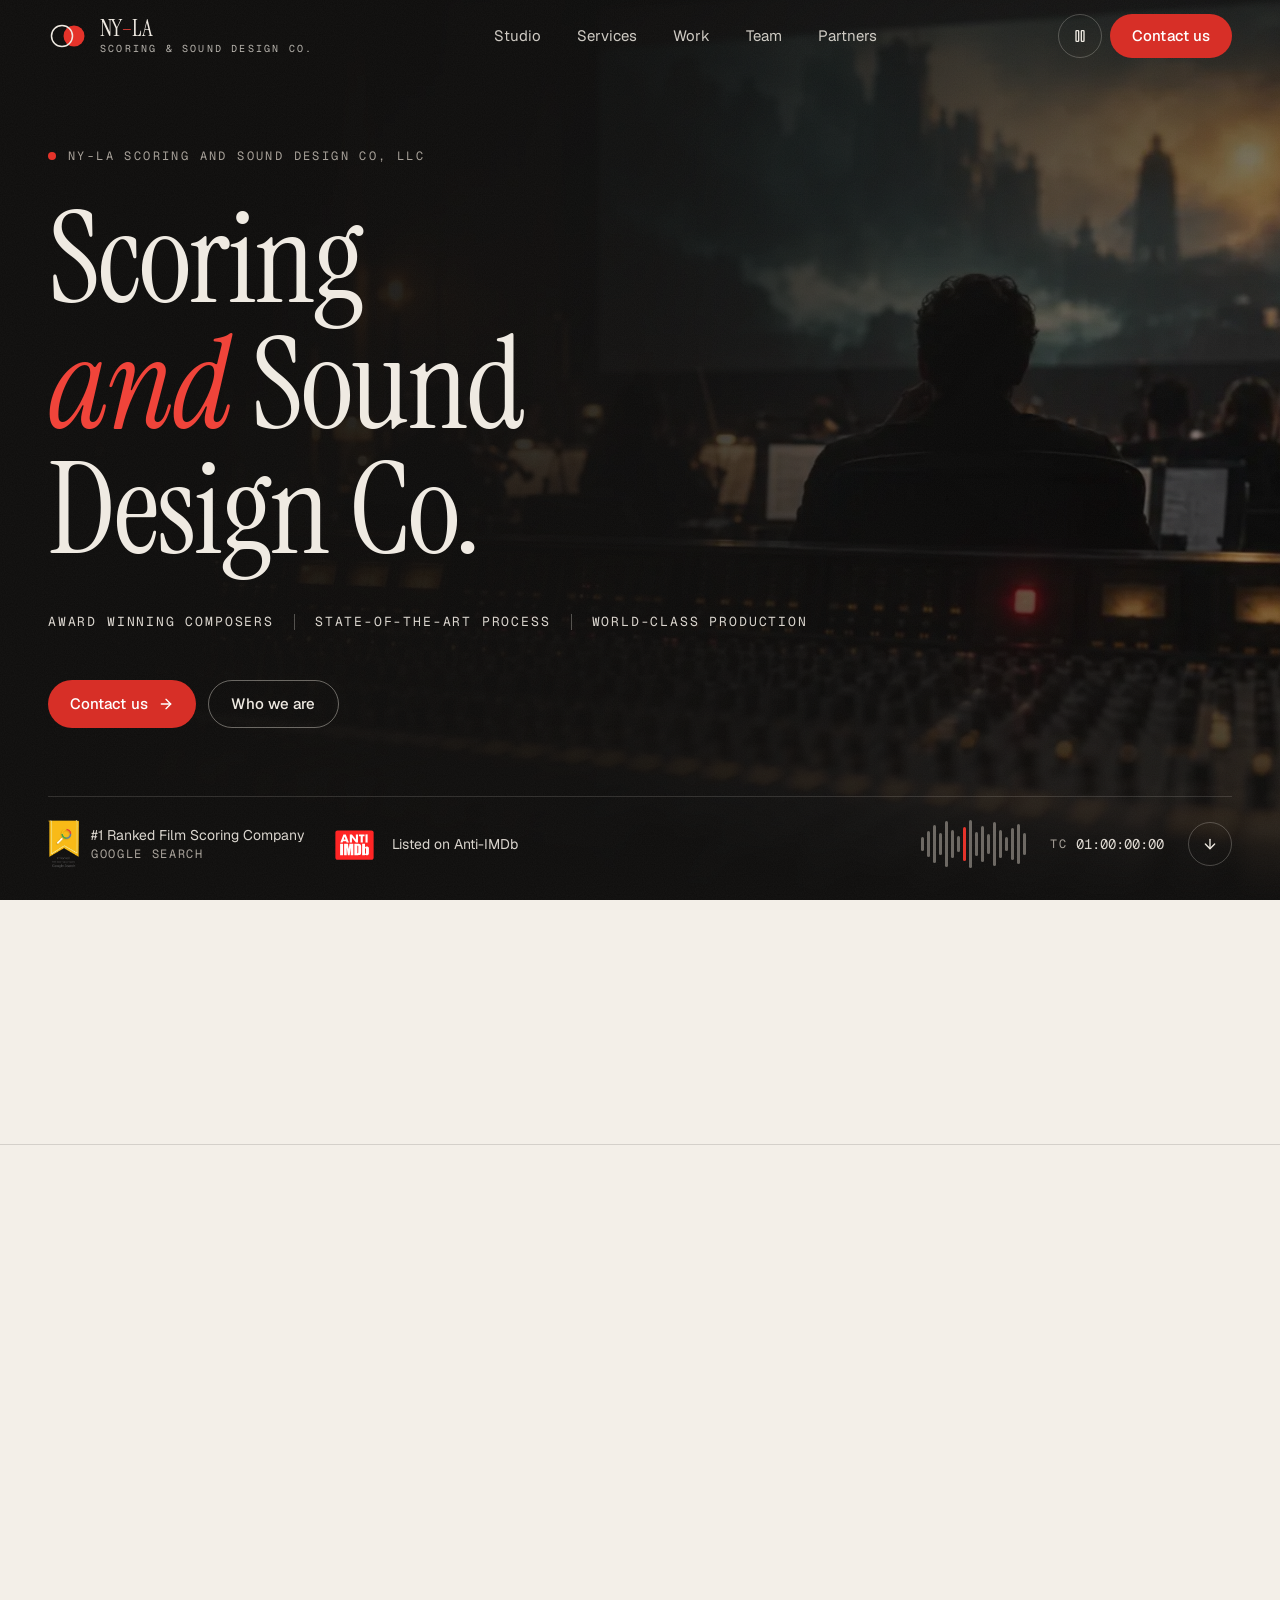
==== commit c3e8f569: "performance" ====
--- a/index.html
+++ b/index.html
@@ -4,9 +4,9 @@
     <meta charset="UTF-8" />
     <meta http-equiv="Content-Security-Policy" content="default-src 'none'; base-uri 'none'; object-src 'none'; form-action 'self' https://formspree.io; script-src 'self' 'sha256-pRUqDgvScCS89wPYBcR1W/JAQomijhMOOu+LBnIAKXk='; style-src 'self' 'unsafe-inline'; img-src 'self' data: blob:; font-src 'self'; connect-src 'self' https://formspree.io; media-src 'self'; manifest-src 'self'; worker-src 'self'; frame-src https://player.vimeo.com https://w.soundcloud.com; upgrade-insecure-requests" />
     <meta name="referrer" content="strict-origin-when-cross-origin" />
-    <!-- Optional: paste a form endpoint (e.g. https://formspree.io/f/yourid) to receive contact form
-             submissions there. Left empty, the form opens the visitor's email app instead. -->
-    <meta name="form-endpoint" content="" />
+    <!-- Contact form submissions are posted here. /api/contact is a Cloudflare Worker that forwards them to
+             Slack (see README). Left empty, the form opens the visitor's email app instead. -->
+    <meta name="form-endpoint" content="/api/contact" />
     <meta name="viewport" content="width=device-width, initial-scale=1" />
     <title>NY-LA Scoring &amp; Sound Design Co | Film Scoring Studio</title>
     <meta
@@ -22,10 +22,14 @@
       } catch (e) {}
     </script>
     <meta name="color-scheme" content="dark light" />
-    <link rel="icon" href="./favicon.svg" type="image/svg+xml" />
+    <link rel="icon" href="data:image/svg+xml,%3Csvg%20xmlns='http://www.w3.org/2000/svg'%20viewBox='0%200%2064%2064'%3E%3Crect%20width='64'%20height='64'%20rx='14'%20fill='%230e0d0c'/%3E%3Ccircle%20cx='38'%20cy='32'%20r='15'%20fill='%23e5332a'/%3E%3Ccircle%20cx='26'%20cy='32'%20r='15'%20fill='none'%20stroke='%23efeae2'%20stroke-width='2.5'/%3E%3C/svg%3E" type="image/svg+xml" />
     <link rel="apple-touch-icon" href="./apple-touch-icon.png" />
     <link rel="preload" as="image" media="(max-aspect-ratio: 4/5)" href="./assets/hero-portrait-720-BbYLcgSx.webp" fetchpriority="high" />
     <link rel="preload" as="image" media="(min-aspect-ratio: 801/1000)" href="./assets/hero-1440-CjAtjLtJ.webp" imagesrcset="./assets/hero-640-D6YPVSac.webp 640w, ./assets/hero-1024-DxoHlJZH.webp 1024w, ./assets/hero-1440-CjAtjLtJ.webp 1440w, ./assets/gen-image-1-D_qLhae0.webp 1920w" imagesizes="100vw" fetchpriority="high" />
+    <link rel="preload" as="font" type="font/woff2" crossorigin href="./assets/instrument-serif-latin-400-normal-core-ID4j7AQA.woff2" />
+    <link rel="preload" as="font" type="font/woff2" crossorigin href="./assets/instrument-serif-latin-400-italic-core-90kJtLtx.woff2" />
+    <link rel="preload" as="font" type="font/woff2" crossorigin href="./assets/geist-latin-wght-normal-BgDaEnEv.woff2" />
+    <link rel="preload" as="font" type="font/woff2" crossorigin href="./assets/geist-mono-latin-wght-normal-core-wC1BD5DM.woff2" />
 
     <link rel="canonical" href="https://scoringandsounddesign.com/" />
     <meta property="og:url" content="https://scoringandsounddesign.com/" />
@@ -92,7 +96,7 @@
       }
     </script>
     <script type="module" crossorigin src="./assets/index-DegEl1-h.js"></script>
-    <style>/*! tailwindcss v4.1.14 | MIT License | https://tailwindcss.com */@layer properties{@supports (((-webkit-hyphens:none)) and (not (margin-trim:inline))) or ((-moz-orient:inline) and (not (color:rgb(from red r g b)))){*,:before,:after,::backdrop{--tw-translate-x:0;--tw-translate-y:0;--tw-translate-z:0;--tw-scale-x:1;--tw-scale-y:1;--tw-scale-z:1;--tw-rotate-x:initial;--tw-rotate-y:initial;--tw-rotate-z:initial;--tw-skew-x:initial;--tw-skew-y:initial;--tw-space-y-reverse:0;--tw-space-x-reverse:0;--tw-border-style:solid;--tw-gradient-position:initial;--tw-gradient-from:#0000;--tw-gradient-via:#0000;--tw-gradient-to:#0000;--tw-gradient-stops:initial;--tw-gradient-via-stops:initial;--tw-gradient-from-position:0%;--tw-gradient-via-position:50%;--tw-gradient-to-position:100%;--tw-leading:initial;--tw-font-weight:initial;--tw-tracking:initial;--tw-ordinal:initial;--tw-slashed-zero:initial;--tw-numeric-figure:initial;--tw-numeric-spacing:initial;--tw-numeric-fraction:initial;--tw-outline-style:solid;--tw-blur:initial;--tw-brightness:initial;--tw-contrast:initial;--tw-grayscale:initial;--tw-hue-rotate:initial;--tw-invert:initial;--tw-opacity:initial;--tw-saturate:initial;--tw-sepia:initial;--tw-drop-shadow:initial;--tw-drop-shadow-color:initial;--tw-drop-shadow-alpha:100%;--tw-drop-shadow-size:initial;--tw-backdrop-blur:initial;--tw-backdrop-brightness:initial;--tw-backdrop-contrast:initial;--tw-backdrop-grayscale:initial;--tw-backdrop-hue-rotate:initial;--tw-backdrop-invert:initial;--tw-backdrop-opacity:initial;--tw-backdrop-saturate:initial;--tw-backdrop-sepia:initial;--tw-duration:initial;--tw-ease:initial}}}@layer theme{:root,:host{--font-sans:"Geist Variable",sans-serif;--font-serif:"Instrument Serif",serif;--font-mono:"Geist Mono Variable",monospace;--color-white:#fff;--spacing:.25rem;--container-xs:20rem;--container-sm:24rem;--container-md:28rem;--container-xl:36rem;--container-2xl:42rem;--container-3xl:48rem;--container-4xl:56rem;--container-5xl:64rem;--container-6xl:72rem;--text-xs:.75rem;--text-xs--line-height:calc(1/.75);--text-sm:.875rem;--text-sm--line-height:calc(1.25/.875);--text-lg:1.125rem;--text-lg--line-height:calc(1.75/1.125);--text-xl:1.25rem;--text-xl--line-height:calc(1.75/1.25);--text-2xl:1.5rem;--text-2xl--line-height:calc(2/1.5);--text-3xl:1.875rem;--text-3xl--line-height: 1.2 ;--text-4xl:2.25rem;--text-4xl--line-height:calc(2.5/2.25);--font-weight-normal:400;--font-weight-medium:500;--font-weight-semibold:600;--font-weight-bold:700;--tracking-tight:-.025em;--leading-tight:1.25;--leading-snug:1.375;--leading-relaxed:1.625;--radius-sm:.25rem;--radius-md:.375rem;--radius-lg:.5rem;--radius-xl:.75rem;--animate-spin:spin 1s linear infinite;--blur-md:12px;--aspect-video:16/9;--default-transition-duration:.15s;--default-transition-timing-function:cubic-bezier(.4,0,.2,1);--default-font-family:var(--font-sans);--default-mono-font-family:var(--font-mono);--color-ink:#0e0d0c;--color-ink-2:#171615;--color-ink-3:#22201e;--color-bone:#f3efe8;--color-bone-2:#e9e4da;--color-paper:#efeae2;--color-ash:#a8a29a;--color-soot:#1a1816;--color-stone:#5e5850;--color-rec:#e5332a;--color-rec-bright:#f0443a;--color-rec-deep:#c42a22;--color-rec-button:#d72f27;--color-background:#0e0d0c;--color-foreground:#efeae2;--color-primary:#d72f27;--color-primary-foreground:#fff;--color-muted:#22201e;--color-muted-foreground:#a8a29a;--color-destructive:#f0443a;--ease-cue:cubic-bezier(.22,1,.36,1)}}@layer base{*,:after,:before,::backdrop{box-sizing:border-box;border:0 solid;margin:0;padding:0}::file-selector-button{box-sizing:border-box;border:0 solid;margin:0;padding:0}html,:host{-webkit-text-size-adjust:100%;tab-size:4;line-height:1.5;font-family:var(--default-font-family,ui-sans-serif,system-ui,sans-serif,"Apple Color Emoji","Segoe UI Emoji","Segoe UI Symbol","Noto Color Emoji");font-feature-settings:var(--default-font-feature-settings,normal);font-variation-settings:var(--default-font-variation-settings,normal);-webkit-tap-highlight-color:transparent}hr{height:0;color:inherit;border-top-width:1px}abbr:where([title]){-webkit-text-decoration:underline dotted;text-decoration:underline dotted}h1,h2,h3,h4,h5,h6{font-size:inherit;font-weight:inherit}a{color:inherit;-webkit-text-decoration:inherit;text-decoration:inherit}b,strong{font-weight:bolder}code,kbd,samp,pre{font-family:var(--default-mono-font-family,ui-monospace,SFMono-Regular,Menlo,Monaco,Consolas,"Liberation Mono","Courier New",monospace);font-feature-settings:var(--default-mono-font-feature-settings,normal);font-variation-settings:var(--default-mono-font-variation-settings,normal);font-size:1em}small{font-size:80%}sub,sup{vertical-align:baseline;font-size:75%;line-height:0;position:relative}sub{bottom:-.25em}sup{top:-.5em}table{text-indent:0;border-color:inherit;border-collapse:collapse}:-moz-focusring{outline:auto}progress{vertical-align:baseline}summary{display:list-item}ol,ul,menu{list-style:none}img,svg,video,canvas,audio,iframe,embed,object{vertical-align:middle;display:block}img,video{max-width:100%;height:auto}button,input,select,optgroup,textarea{font:inherit;font-feature-settings:inherit;font-variation-settings:inherit;letter-spacing:inherit;color:inherit;opacity:1;background-color:#0000;border-radius:0}::file-selector-button{font:inherit;font-feature-settings:inherit;font-variation-settings:inherit;letter-spacing:inherit;color:inherit;opacity:1;background-color:#0000;border-radius:0}:where(select:is([multiple],[size])) optgroup{font-weight:bolder}:where(select:is([multiple],[size])) optgroup option{padding-inline-start:20px}::file-selector-button{margin-inline-end:4px}::placeholder{opacity:1}@supports (not ((-webkit-appearance:-apple-pay-button))) or (contain-intrinsic-size:1px){::placeholder{color:currentColor}@supports (color:color-mix(in lab,red,red)){::placeholder{color:color-mix(in oklab,currentcolor 50%,transparent)}}}textarea{resize:vertical}::-webkit-search-decoration{-webkit-appearance:none}::-webkit-date-and-time-value{min-height:1lh;text-align:inherit}::-webkit-datetime-edit{display:inline-flex}::-webkit-datetime-edit-fields-wrapper{padding:0}::-webkit-datetime-edit{padding-block:0}::-webkit-datetime-edit-year-field{padding-block:0}::-webkit-datetime-edit-month-field{padding-block:0}::-webkit-datetime-edit-day-field{padding-block:0}::-webkit-datetime-edit-hour-field{padding-block:0}::-webkit-datetime-edit-minute-field{padding-block:0}::-webkit-datetime-edit-second-field{padding-block:0}::-webkit-datetime-edit-millisecond-field{padding-block:0}::-webkit-datetime-edit-meridiem-field{padding-block:0}::-webkit-calendar-picker-indicator{line-height:1}:-moz-ui-invalid{box-shadow:none}button,input:where([type=button],[type=reset],[type=submit]){appearance:button}::file-selector-button{appearance:button}::-webkit-inner-spin-button{height:auto}::-webkit-outer-spin-button{height:auto}[hidden]:where(:not([hidden=until-found])){display:none!important}html{scroll-behavior:smooth;-webkit-text-size-adjust:100%;-moz-text-size-adjust:100%;text-size-adjust:100%;scroll-padding-top:5.5rem;scroll-padding-bottom:1.5rem}body{background-color:var(--color-ink);color:var(--color-paper);font-family:var(--font-sans);font-feature-settings:"ss01","cv11";-webkit-font-smoothing:antialiased;-moz-osx-font-smoothing:grayscale;text-rendering:optimizeLegibility}*,:before,:after{border-color:var(--tone-line)}section[id],[id=main]{scroll-margin-top:5rem}:focus-visible{outline:3px solid var(--tone-focus);outline-offset:3px;border-radius:2px}::selection{background:var(--color-rec-button);color:#fff}button:not(:disabled),[role=button]:not([aria-disabled=true]),a[href],select:not(:disabled),summary{cursor:pointer}img{max-width:100%;height:auto}}@layer components{.shell{width:100%;max-width:1360px;margin-inline:auto;padding-inline:clamp(1.25rem,4vw,3rem)}.on-bone{background-color:var(--color-bone);color:var(--color-soot)}.on-ink{background-color:var(--color-ink);color:var(--color-paper)}.cue{font-family:var(--font-mono);letter-spacing:.16em;text-transform:uppercase;color:var(--tone-muted);align-items:center;gap:.75rem;font-size:.75rem;line-height:1;display:inline-flex}.cue:before{content:"";background:var(--color-rec);border-radius:9999px;flex:none;width:.5rem;height:.5rem;box-shadow:0 0 0 4px #e5332a29}.cue-id{color:var(--tone-text)}.display{font-family:var(--font-serif);letter-spacing:-.015em;text-wrap:balance;font-weight:400;line-height:.98}.lede{text-wrap:pretty;font-size:clamp(1.0625rem,1.2vw,1.1875rem);line-height:1.65}.btn{isolation:isolate;letter-spacing:.005em;min-height:3rem;transition:background-color .22s var(--ease-cue),color .22s var(--ease-cue),border-color .22s var(--ease-cue),transform .22s var(--ease-cue);border-radius:9999px;justify-content:center;align-items:center;gap:.625rem;padding:.75rem 1.375rem;font-size:.9375rem;font-weight:500;line-height:1.2;display:inline-flex;position:relative;overflow:hidden}.btn .btn-arrow{transition:transform .26s var(--ease-cue)}.btn:hover .btn-arrow{transform:translate(4px)}.btn:active{transform:translateY(1px)}.btn-rec{background-color:var(--color-rec-button);color:#fff}.btn-rec:hover{background-color:var(--color-rec-deep)}.btn-line{border:1px solid var(--tone-btn-border);color:var(--tone-text)}.btn-line:hover{border-color:var(--tone-text);color:var(--tone-bg)}.btn-line:before{content:"";z-index:-1;border-radius:inherit;background:var(--tone-text);transform-origin:100%;transition:transform .52s var(--ease-cue);position:absolute;inset:0;transform:scaleX(0)}.btn-line:hover:before{transform-origin:0;transform:scaleX(1)}.btn-rec:after{content:"";z-index:-1;transition:transform .8s var(--ease-cue);background:linear-gradient(110deg,#0000 30%,#ffffff3d,#0000 70%);position:absolute;inset:0;transform:translate(-120%)}.btn-rec:hover:after{transform:translate(120%)}.link-underline{transition:background-size .26s var(--ease-cue);background-image:linear-gradient(currentColor,currentColor);background-position:0 100%;background-repeat:no-repeat;background-size:100% 1px;padding-bottom:2px}.link-underline:hover{background-position:100% 100%;background-size:0% 1px}.grain{isolation:isolate;position:relative}.grain:after{content:"";z-index:-1;pointer-events:none;opacity:.07;background-image:url("data:image/svg+xml;utf8,<svg xmlns='http://www.w3.org/2000/svg' width='160' height='160'><filter id='n'><feTurbulence type='fractalNoise' baseFrequency='0.9' numOctaves='2' stitchTiles='stitch'/><feColorMatrix values='0 0 0 0 1  0 0 0 0 1  0 0 0 0 1  0 0 0 0.55 0'/></filter><rect width='100%' height='100%' filter='url(%23n)'/></svg>");position:absolute;inset:0}.field-label{color:var(--color-paper);margin-bottom:.5rem;font-size:.875rem;font-weight:500;display:block}.field{width:100%;min-height:3rem;color:var(--color-paper);transition:border-color .2s var(--ease-cue),background-color .2s var(--ease-cue);background-color:#efeae20a;border:1px solid #efeae247;border-radius:.75rem;padding:.75rem 1rem;font-size:1rem;line-height:1.5;display:block}.field::placeholder{color:#a8a29ae6}.field:hover{border-color:#efeae280}.field:focus-visible{outline:2px solid var(--color-rec-bright);outline-offset:1px;background-color:#efeae212;border-color:#0000}.field[aria-invalid=true]{border-color:var(--color-rec-bright)}.field-error{color:#ff8a80;align-items:flex-start;gap:.375rem;margin-top:.5rem;font-size:.875rem;display:flex}}@layer utilities{.\[container-type\:inline-size\]{container-type:inline-size}.visible{visibility:visible}.sr-only{clip-path:inset(50%);white-space:nowrap;border-width:0;width:1px;height:1px;margin:-1px;padding:0;position:absolute;overflow:hidden}.absolute{position:absolute}.fixed{position:fixed}.relative{position:relative}.static{position:static}.sticky{position:sticky}.inset-0{inset:calc(var(--spacing)*0)}.inset-x-0{inset-inline:calc(var(--spacing)*0)}.top-0{top:calc(var(--spacing)*0)}.top-4{top:calc(var(--spacing)*4)}.bottom-0{bottom:calc(var(--spacing)*0)}.bottom-1{bottom:calc(var(--spacing)*1)}.bottom-4{bottom:calc(var(--spacing)*4)}.-left-\[9999px\]{left:-9999px}.left-0{left:calc(var(--spacing)*0)}.left-1\/2{left:50%}.left-4{left:calc(var(--spacing)*4)}.-z-10{z-index:-10}.z-50{z-index:50}.container{width:100%}@media (min-width:40rem){.container{max-width:40rem}}@media (min-width:48rem){.container{max-width:48rem}}@media (min-width:64rem){.container{max-width:64rem}}@media (min-width:80rem){.container{max-width:80rem}}@media (min-width:96rem){.container{max-width:96rem}}.mx-5{margin-inline:calc(var(--spacing)*5)}.mx-auto{margin-inline:auto}.my-10{margin-block:calc(var(--spacing)*10)}.\!mt-0{margin-top:calc(var(--spacing)*0)!important}.mt-0\.5{margin-top:calc(var(--spacing)*.5)}.mt-1{margin-top:calc(var(--spacing)*1)}.mt-1\.5{margin-top:calc(var(--spacing)*1.5)}.mt-2{margin-top:calc(var(--spacing)*2)}.mt-3{margin-top:calc(var(--spacing)*3)}.mt-4{margin-top:calc(var(--spacing)*4)}.mt-5{margin-top:calc(var(--spacing)*5)}.mt-6{margin-top:calc(var(--spacing)*6)}.mt-8{margin-top:calc(var(--spacing)*8)}.mt-10{margin-top:calc(var(--spacing)*10)}.mt-12{margin-top:calc(var(--spacing)*12)}.mt-14{margin-top:calc(var(--spacing)*14)}.mt-16{margin-top:calc(var(--spacing)*16)}.mt-20{margin-top:calc(var(--spacing)*20)}.mr-2{margin-right:calc(var(--spacing)*2)}.mb-1{margin-bottom:calc(var(--spacing)*1)}.mb-4{margin-bottom:calc(var(--spacing)*4)}.mb-6{margin-bottom:calc(var(--spacing)*6)}.ml-1{margin-left:calc(var(--spacing)*1)}.ml-2{margin-left:calc(var(--spacing)*2)}.block{display:block}.flex{display:flex}.grid{display:grid}.hidden{display:none}.inline{display:inline}.inline-block{display:inline-block}.inline-flex{display:inline-flex}.aspect-\[4\/3\]{aspect-ratio:4/3}.aspect-\[4\/5\]{aspect-ratio:4/5}.aspect-square{aspect-ratio:1}.aspect-video{aspect-ratio:var(--aspect-video)}.h-1{height:calc(var(--spacing)*1)}.h-1\.5{height:calc(var(--spacing)*1.5)}.h-2{height:calc(var(--spacing)*2)}.h-3{height:calc(var(--spacing)*3)}.h-4{height:calc(var(--spacing)*4)}.h-5{height:calc(var(--spacing)*5)}.h-6{height:calc(var(--spacing)*6)}.h-7{height:calc(var(--spacing)*7)}.h-8{height:calc(var(--spacing)*8)}.h-9{height:calc(var(--spacing)*9)}.h-10{height:calc(var(--spacing)*10)}.h-11{height:calc(var(--spacing)*11)}.h-12{height:calc(var(--spacing)*12)}.h-14{height:calc(var(--spacing)*14)}.h-20{height:calc(var(--spacing)*20)}.h-24{height:calc(var(--spacing)*24)}.h-28{height:calc(var(--spacing)*28)}.h-\[4\.5rem\]{height:4.5rem}.h-\[200px\]{height:200px}.h-\[450px\]{height:450px}.h-auto{height:auto}.h-full{height:100%}.h-px{height:1px}.\!min-h-11{min-height:calc(var(--spacing)*11)!important}.min-h-6{min-height:calc(var(--spacing)*6)}.min-h-10{min-height:calc(var(--spacing)*10)}.min-h-11{min-height:calc(var(--spacing)*11)}.min-h-14{min-height:calc(var(--spacing)*14)}.min-h-36{min-height:calc(var(--spacing)*36)}.min-h-\[100svh\]{min-height:100svh}.min-h-\[200px\]{min-height:200px}.min-h-screen{min-height:100vh}.w-0{width:calc(var(--spacing)*0)}.w-1{width:calc(var(--spacing)*1)}.w-1\.5{width:calc(var(--spacing)*1.5)}.w-1\/2{width:50%}.w-2{width:calc(var(--spacing)*2)}.w-3{width:calc(var(--spacing)*3)}.w-3\/4{width:75%}.w-4{width:calc(var(--spacing)*4)}.w-5{width:calc(var(--spacing)*5)}.w-7{width:calc(var(--spacing)*7)}.w-8{width:calc(var(--spacing)*8)}.w-10{width:calc(var(--spacing)*10)}.w-11{width:calc(var(--spacing)*11)}.w-12{width:calc(var(--spacing)*12)}.w-14{width:calc(var(--spacing)*14)}.w-20{width:calc(var(--spacing)*20)}.w-28{width:calc(var(--spacing)*28)}.w-\[3px\]{width:3px}.w-\[100px\]{width:100px}.w-auto{width:auto}.w-full{width:100%}.w-px{width:1px}.max-w-2xl{max-width:var(--container-2xl)}.max-w-3xl{max-width:var(--container-3xl)}.max-w-4xl{max-width:var(--container-4xl)}.max-w-5xl{max-width:var(--container-5xl)}.max-w-6xl{max-width:var(--container-6xl)}.max-w-\[9\.5rem\]{max-width:9.5rem}.max-w-\[11ch\]{max-width:11ch}.max-w-full{max-width:100%}.max-w-md{max-width:var(--container-md)}.max-w-sm{max-width:var(--container-sm)}.max-w-xl{max-width:var(--container-xl)}.max-w-xs{max-width:var(--container-xs)}.flex-1{flex:1}.flex-none{flex:none}.flex-shrink-0,.shrink-0{flex-shrink:0}.origin-left{transform-origin:0}.-translate-x-1\/2{--tw-translate-x: -50% ;translate:var(--tw-translate-x)var(--tw-translate-y)}.-translate-y-full{--tw-translate-y:-100%;translate:var(--tw-translate-x)var(--tw-translate-y)}.scale-x-0{--tw-scale-x:0%;scale:var(--tw-scale-x)var(--tw-scale-y)}.transform{transform:var(--tw-rotate-x,)var(--tw-rotate-y,)var(--tw-rotate-z,)var(--tw-skew-x,)var(--tw-skew-y,)}.animate-spin{animation:var(--animate-spin)}.cursor-pointer{cursor:pointer}.resize{resize:both}.resize-y{resize:vertical}.grid-cols-1{grid-template-columns:repeat(1,minmax(0,1fr))}.grid-cols-2{grid-template-columns:repeat(2,minmax(0,1fr))}.grid-cols-3{grid-template-columns:repeat(3,minmax(0,1fr))}.flex-col{flex-direction:column}.flex-col-reverse{flex-direction:column-reverse}.flex-wrap{flex-wrap:wrap}.items-center{align-items:center}.items-end{align-items:flex-end}.items-start{align-items:flex-start}.justify-between{justify-content:space-between}.justify-center{justify-content:center}.justify-end{justify-content:flex-end}.justify-start{justify-content:flex-start}.gap-1{gap:calc(var(--spacing)*1)}.gap-2{gap:calc(var(--spacing)*2)}.gap-3{gap:calc(var(--spacing)*3)}.gap-4{gap:calc(var(--spacing)*4)}.gap-5{gap:calc(var(--spacing)*5)}.gap-6{gap:calc(var(--spacing)*6)}.gap-8{gap:calc(var(--spacing)*8)}.gap-10{gap:calc(var(--spacing)*10)}.gap-12{gap:calc(var(--spacing)*12)}.gap-14{gap:calc(var(--spacing)*14)}.gap-16{gap:calc(var(--spacing)*16)}.gap-\[3px\]{gap:3px}.gap-\[inherit\]{gap:inherit}.gap-px{gap:1px}:where(.space-y-1>:not(:last-child)){--tw-space-y-reverse:0;margin-block-start:calc(calc(var(--spacing)*1)*var(--tw-space-y-reverse));margin-block-end:calc(calc(var(--spacing)*1)*calc(1 - var(--tw-space-y-reverse)))}:where(.space-y-2>:not(:last-child)){--tw-space-y-reverse:0;margin-block-start:calc(calc(var(--spacing)*2)*var(--tw-space-y-reverse));margin-block-end:calc(calc(var(--spacing)*2)*calc(1 - var(--tw-space-y-reverse)))}:where(.space-y-3>:not(:last-child)){--tw-space-y-reverse:0;margin-block-start:calc(calc(var(--spacing)*3)*var(--tw-space-y-reverse));margin-block-end:calc(calc(var(--spacing)*3)*calc(1 - var(--tw-space-y-reverse)))}:where(.space-y-4>:not(:last-child)){--tw-space-y-reverse:0;margin-block-start:calc(calc(var(--spacing)*4)*var(--tw-space-y-reverse));margin-block-end:calc(calc(var(--spacing)*4)*calc(1 - var(--tw-space-y-reverse)))}:where(.space-y-5>:not(:last-child)){--tw-space-y-reverse:0;margin-block-start:calc(calc(var(--spacing)*5)*var(--tw-space-y-reverse));margin-block-end:calc(calc(var(--spacing)*5)*calc(1 - var(--tw-space-y-reverse)))}:where(.space-y-6>:not(:last-child)){--tw-space-y-reverse:0;margin-block-start:calc(calc(var(--spacing)*6)*var(--tw-space-y-reverse));margin-block-end:calc(calc(var(--spacing)*6)*calc(1 - var(--tw-space-y-reverse)))}:where(.space-y-12>:not(:last-child)){--tw-space-y-reverse:0;margin-block-start:calc(calc(var(--spacing)*12)*var(--tw-space-y-reverse));margin-block-end:calc(calc(var(--spacing)*12)*calc(1 - var(--tw-space-y-reverse)))}.gap-x-5{column-gap:calc(var(--spacing)*5)}.gap-x-6{column-gap:calc(var(--spacing)*6)}.gap-x-8{column-gap:calc(var(--spacing)*8)}.gap-x-10{column-gap:calc(var(--spacing)*10)}:where(.space-x-2>:not(:last-child)){--tw-space-x-reverse:0;margin-inline-start:calc(calc(var(--spacing)*2)*var(--tw-space-x-reverse));margin-inline-end:calc(calc(var(--spacing)*2)*calc(1 - var(--tw-space-x-reverse)))}.gap-y-1{row-gap:calc(var(--spacing)*1)}.gap-y-6{row-gap:calc(var(--spacing)*6)}.gap-y-12{row-gap:calc(var(--spacing)*12)}.self-start{align-self:flex-start}.overflow-auto{overflow:auto}.overflow-hidden{overflow:hidden}.rounded{border-radius:.25rem}.rounded-\[1\.5rem\]{border-radius:1.5rem}.rounded-\[1\.25rem\]{border-radius:1.25rem}.rounded-\[1\.75rem\]{border-radius:1.75rem}.rounded-full{border-radius:3.40282e38px}.rounded-lg{border-radius:var(--radius-lg)}.rounded-md{border-radius:var(--radius-md)}.rounded-sm{border-radius:var(--radius-sm)}.rounded-xl{border-radius:var(--radius-xl)}.border{border-style:var(--tw-border-style);border-width:1px}.border-2{border-style:var(--tw-border-style);border-width:2px}.border-y{border-block-style:var(--tw-border-style);border-block-width:1px}.border-t{border-top-style:var(--tw-border-style);border-top-width:1px}.border-b{border-bottom-style:var(--tw-border-style);border-bottom-width:1px}.border-l-2{border-left-style:var(--tw-border-style);border-left-width:2px}.border-paper\/10{border-color:#efeae21a}@supports (color:color-mix(in lab,red,red)){.border-paper\/10{border-color:color-mix(in oklab,var(--color-paper)10%,transparent)}}.border-paper\/12{border-color:#efeae21f}@supports (color:color-mix(in lab,red,red)){.border-paper\/12{border-color:color-mix(in oklab,var(--color-paper)12%,transparent)}}.border-paper\/20{border-color:#efeae233}@supports (color:color-mix(in lab,red,red)){.border-paper\/20{border-color:color-mix(in oklab,var(--color-paper)20%,transparent)}}.border-paper\/25{border-color:#efeae240}@supports (color:color-mix(in lab,red,red)){.border-paper\/25{border-color:color-mix(in oklab,var(--color-paper)25%,transparent)}}.border-rec{border-color:var(--color-rec)}.border-soot\/15{border-color:#1a181626}@supports (color:color-mix(in lab,red,red)){.border-soot\/15{border-color:color-mix(in oklab,var(--color-soot)15%,transparent)}}.border-transparent{border-color:#0000}.bg-background{background-color:var(--color-background)}.bg-bone{background-color:var(--color-bone)}.bg-bone-2{background-color:var(--color-bone-2)}.bg-bone\/90{background-color:#f3efe8e6}@supports (color:color-mix(in lab,red,red)){.bg-bone\/90{background-color:color-mix(in oklab,var(--color-bone)90%,transparent)}}.bg-current{background-color:currentColor}.bg-destructive{background-color:var(--color-destructive)}.bg-ink{background-color:var(--color-ink)}.bg-ink-2{background-color:var(--color-ink-2)}.bg-ink-3{background-color:var(--color-ink-3)}.bg-ink\/90{background-color:#0e0d0ce6}@supports (color:color-mix(in lab,red,red)){.bg-ink\/90{background-color:color-mix(in oklab,var(--color-ink)90%,transparent)}}.bg-muted{background-color:var(--color-muted)}.bg-paper\/10{background-color:#efeae21a}@supports (color:color-mix(in lab,red,red)){.bg-paper\/10{background-color:color-mix(in oklab,var(--color-paper)10%,transparent)}}.bg-paper\/15{background-color:#efeae226}@supports (color:color-mix(in lab,red,red)){.bg-paper\/15{background-color:color-mix(in oklab,var(--color-paper)15%,transparent)}}.bg-paper\/30{background-color:#efeae24d}@supports (color:color-mix(in lab,red,red)){.bg-paper\/30{background-color:color-mix(in oklab,var(--color-paper)30%,transparent)}}.bg-paper\/90{background-color:#efeae2e6}@supports (color:color-mix(in lab,red,red)){.bg-paper\/90{background-color:color-mix(in oklab,var(--color-paper)90%,transparent)}}.bg-paper\/\[0\.06\]{background-color:#efeae20f}@supports (color:color-mix(in lab,red,red)){.bg-paper\/\[0\.06\]{background-color:color-mix(in oklab,var(--color-paper)6%,transparent)}}.bg-paper\/\[0\.08\]{background-color:#efeae214}@supports (color:color-mix(in lab,red,red)){.bg-paper\/\[0\.08\]{background-color:color-mix(in oklab,var(--color-paper)8%,transparent)}}.bg-primary{background-color:var(--color-primary)}.bg-rec{background-color:var(--color-rec)}.bg-rec-button{background-color:var(--color-rec-button)}.bg-rec-deep{background-color:var(--color-rec-deep)}.bg-soot\/10{background-color:#1a18161a}@supports (color:color-mix(in lab,red,red)){.bg-soot\/10{background-color:color-mix(in oklab,var(--color-soot)10%,transparent)}}.bg-soot\/15{background-color:#1a181626}@supports (color:color-mix(in lab,red,red)){.bg-soot\/15{background-color:color-mix(in oklab,var(--color-soot)15%,transparent)}}.bg-transparent{background-color:#0000}.bg-gradient-to-r{--tw-gradient-position:to right in oklab;background-image:linear-gradient(var(--tw-gradient-stops))}.bg-gradient-to-t{--tw-gradient-position:to top in oklab;background-image:linear-gradient(var(--tw-gradient-stops))}.from-ink{--tw-gradient-from:var(--color-ink);--tw-gradient-stops:var(--tw-gradient-via-stops,var(--tw-gradient-position),var(--tw-gradient-from)var(--tw-gradient-from-position),var(--tw-gradient-to)var(--tw-gradient-to-position))}.from-ink\/90{--tw-gradient-from:#0e0d0ce6}@supports (color:color-mix(in lab,red,red)){.from-ink\/90{--tw-gradient-from:color-mix(in oklab,var(--color-ink)90%,transparent)}}.from-ink\/90{--tw-gradient-stops:var(--tw-gradient-via-stops,var(--tw-gradient-position),var(--tw-gradient-from)var(--tw-gradient-from-position),var(--tw-gradient-to)var(--tw-gradient-to-position))}.via-ink\/20{--tw-gradient-via:#0e0d0c33}@supports (color:color-mix(in lab,red,red)){.via-ink\/20{--tw-gradient-via:color-mix(in oklab,var(--color-ink)20%,transparent)}}.via-ink\/20{--tw-gradient-via-stops:var(--tw-gradient-position),var(--tw-gradient-from)var(--tw-gradient-from-position),var(--tw-gradient-via)var(--tw-gradient-via-position),var(--tw-gradient-to)var(--tw-gradient-to-position);--tw-gradient-stops:var(--tw-gradient-via-stops)}.via-ink\/80{--tw-gradient-via:#0e0d0ccc}@supports (color:color-mix(in lab,red,red)){.via-ink\/80{--tw-gradient-via:color-mix(in oklab,var(--color-ink)80%,transparent)}}.via-ink\/80{--tw-gradient-via-stops:var(--tw-gradient-position),var(--tw-gradient-from)var(--tw-gradient-from-position),var(--tw-gradient-via)var(--tw-gradient-via-position),var(--tw-gradient-to)var(--tw-gradient-to-position);--tw-gradient-stops:var(--tw-gradient-via-stops)}.via-transparent{--tw-gradient-via:transparent;--tw-gradient-via-stops:var(--tw-gradient-position),var(--tw-gradient-from)var(--tw-gradient-from-position),var(--tw-gradient-via)var(--tw-gradient-via-position),var(--tw-gradient-to)var(--tw-gradient-to-position);--tw-gradient-stops:var(--tw-gradient-via-stops)}.to-ink\/10{--tw-gradient-to:#0e0d0c1a}@supports (color:color-mix(in lab,red,red)){.to-ink\/10{--tw-gradient-to:color-mix(in oklab,var(--color-ink)10%,transparent)}}.to-ink\/10{--tw-gradient-stops:var(--tw-gradient-via-stops,var(--tw-gradient-position),var(--tw-gradient-from)var(--tw-gradient-from-position),var(--tw-gradient-to)var(--tw-gradient-to-position))}.to-ink\/60{--tw-gradient-to:#0e0d0c99}@supports (color:color-mix(in lab,red,red)){.to-ink\/60{--tw-gradient-to:color-mix(in oklab,var(--color-ink)60%,transparent)}}.to-ink\/60{--tw-gradient-stops:var(--tw-gradient-via-stops,var(--tw-gradient-position),var(--tw-gradient-from)var(--tw-gradient-from-position),var(--tw-gradient-to)var(--tw-gradient-to-position))}.to-transparent{--tw-gradient-to:transparent;--tw-gradient-stops:var(--tw-gradient-via-stops,var(--tw-gradient-position),var(--tw-gradient-from)var(--tw-gradient-from-position),var(--tw-gradient-to)var(--tw-gradient-to-position))}.fill-current{fill:currentColor}.object-contain{object-fit:contain}.object-cover{object-fit:cover}.object-\[60\%_center\]{object-position:60% center}.p-0{padding:calc(var(--spacing)*0)}.p-1{padding:calc(var(--spacing)*1)}.p-3{padding:calc(var(--spacing)*3)}.p-4{padding:calc(var(--spacing)*4)}.p-6{padding:calc(var(--spacing)*6)}.p-8{padding:calc(var(--spacing)*8)}.px-3{padding-inline:calc(var(--spacing)*3)}.px-4{padding-inline:calc(var(--spacing)*4)}.px-6{padding-inline:calc(var(--spacing)*6)}.\!py-2\.5{padding-block:calc(var(--spacing)*2.5)!important}.py-1{padding-block:calc(var(--spacing)*1)}.py-2{padding-block:calc(var(--spacing)*2)}.py-3{padding-block:calc(var(--spacing)*3)}.py-4{padding-block:calc(var(--spacing)*4)}.py-6{padding-block:calc(var(--spacing)*6)}.py-8{padding-block:calc(var(--spacing)*8)}.py-10{padding-block:calc(var(--spacing)*10)}.py-12{padding-block:calc(var(--spacing)*12)}.py-16{padding-block:calc(var(--spacing)*16)}.py-20{padding-block:calc(var(--spacing)*20)}.py-24{padding-block:calc(var(--spacing)*24)}.pt-3{padding-top:calc(var(--spacing)*3)}.pt-6{padding-top:calc(var(--spacing)*6)}.pt-8{padding-top:calc(var(--spacing)*8)}.pt-10{padding-top:calc(var(--spacing)*10)}.pt-32{padding-top:calc(var(--spacing)*32)}.pr-2{padding-right:calc(var(--spacing)*2)}.pb-8{padding-bottom:calc(var(--spacing)*8)}.pb-16{padding-bottom:calc(var(--spacing)*16)}.pl-5{padding-left:calc(var(--spacing)*5)}.text-center{text-align:center}.text-left{text-align:left}.text-right{text-align:right}.font-mono{font-family:var(--font-mono)}.font-serif{font-family:var(--font-serif)}.text-2xl{font-size:var(--text-2xl);line-height:var(--tw-leading,var(--text-2xl--line-height))}.text-3xl{font-size:var(--text-3xl);line-height:var(--tw-leading,var(--text-3xl--line-height))}.text-4xl{font-size:var(--text-4xl);line-height:var(--tw-leading,var(--text-4xl--line-height))}.text-lg{font-size:var(--text-lg);line-height:var(--tw-leading,var(--text-lg--line-height))}.text-sm{font-size:var(--text-sm);line-height:var(--tw-leading,var(--text-sm--line-height))}.text-xl{font-size:var(--text-xl);line-height:var(--tw-leading,var(--text-xl--line-height))}.text-xs{font-size:var(--text-xs);line-height:var(--tw-leading,var(--text-xs--line-height))}.text-\[0\.625rem\]{font-size:.625rem}.text-\[0\.6875rem\]{font-size:.6875rem}.text-\[0\.8125rem\]{font-size:.8125rem}.text-\[0\.9375rem\]{font-size:.9375rem}.text-\[1\.45rem\]{font-size:1.45rem}.text-\[1\.125rem\]{font-size:1.125rem}.text-\[1\.0625rem\]{font-size:1.0625rem}.text-\[1\.875rem\]{font-size:1.875rem}.text-\[1rem\]{font-size:1rem}.text-\[6rem\]{font-size:6rem}.text-\[clamp\(1\.75rem\,2\.6vw\,2\.375rem\)\]{font-size:clamp(1.75rem,2.6vw,2.375rem)}.text-\[clamp\(2\.6rem\,5\.2vw\,4\.75rem\)\]{font-size:clamp(2.6rem,5.2vw,4.75rem)}.text-\[clamp\(2\.6rem\,5\.6vw\,5rem\)\]{font-size:clamp(2.6rem,5.6vw,5rem)}.text-\[clamp\(2\.25rem\,4\.2vw\,3\.75rem\)\]{font-size:clamp(2.25rem,4.2vw,3.75rem)}.text-\[clamp\(2\.75rem\,6vw\,5rem\)\]{font-size:clamp(2.75rem,6vw,5rem)}.text-\[clamp\(2rem\,3\.6vw\,3\.25rem\)\]{font-size:clamp(2rem,3.6vw,3.25rem)}.text-\[clamp\(2rem\,3\.6vw\,3rem\)\]{font-size:clamp(2rem,3.6vw,3rem)}.text-\[clamp\(2rem\,4\.4vw\,4rem\)\]{font-size:clamp(2rem,4.4vw,4rem)}.text-\[clamp\(3\.4rem\,min\(10vw\,15svh\)\,9\.5rem\)\]{font-size:clamp(3.4rem,min(10vw,15svh),9.5rem)}.text-\[clamp\(3\.5rem\,7vw\,6\.5rem\)\]{font-size:clamp(3.5rem,7vw,6.5rem)}.text-\[clamp\(3rem\,7vw\,6rem\)\]{font-size:clamp(3rem,7vw,6rem)}.text-\[clamp\(3rem\,8vw\,7\.5rem\)\]{font-size:clamp(3rem,8vw,7.5rem)}.text-\[clamp\(3rem\,8vw\,7rem\)\]{font-size:clamp(3rem,8vw,7rem)}.leading-\[0\.6\]{--tw-leading:.6;line-height:.6}.leading-\[1\.2\]{--tw-leading:1.2;line-height:1.2}.leading-\[1\.08\]{--tw-leading:1.08;line-height:1.08}.leading-none{--tw-leading:1;line-height:1}.leading-relaxed{--tw-leading:var(--leading-relaxed);line-height:var(--leading-relaxed)}.leading-snug{--tw-leading:var(--leading-snug);line-height:var(--leading-snug)}.leading-tight{--tw-leading:var(--leading-tight);line-height:var(--leading-tight)}.font-bold{--tw-font-weight:var(--font-weight-bold);font-weight:var(--font-weight-bold)}.font-medium{--tw-font-weight:var(--font-weight-medium);font-weight:var(--font-weight-medium)}.font-normal{--tw-font-weight:var(--font-weight-normal);font-weight:var(--font-weight-normal)}.font-semibold{--tw-font-weight:var(--font-weight-semibold);font-weight:var(--font-weight-semibold)}.tracking-\[-0\.01em\]{--tw-tracking:-.01em;letter-spacing:-.01em}.tracking-\[-0\.02em\]{--tw-tracking:-.02em;letter-spacing:-.02em}.tracking-\[0\.2em\]{--tw-tracking:.2em;letter-spacing:.2em}.tracking-\[0\.12em\]{--tw-tracking:.12em;letter-spacing:.12em}.tracking-\[0\.14em\]{--tw-tracking:.14em;letter-spacing:.14em}.tracking-\[0\.16em\]{--tw-tracking:.16em;letter-spacing:.16em}.tracking-\[0\.22em\]{--tw-tracking:.22em;letter-spacing:.22em}.tracking-tight{--tw-tracking:var(--tracking-tight);letter-spacing:var(--tracking-tight)}.break-all{word-break:break-all}.whitespace-break-spaces{white-space:break-spaces}.text-ash{color:var(--color-ash)}.text-destructive{color:var(--color-destructive)}.text-foreground{color:var(--color-foreground)}.text-muted-foreground{color:var(--color-muted-foreground)}.text-paper{color:var(--color-paper)}.text-paper\/85{color:#efeae2d9}@supports (color:color-mix(in lab,red,red)){.text-paper\/85{color:color-mix(in oklab,var(--color-paper)85%,transparent)}}.text-paper\/90{color:#efeae2e6}@supports (color:color-mix(in lab,red,red)){.text-paper\/90{color:color-mix(in oklab,var(--color-paper)90%,transparent)}}.text-primary{color:var(--color-primary)}.text-primary-foreground{color:var(--color-primary-foreground)}.text-rec{color:var(--color-rec)}.text-rec-bright{color:var(--color-rec-bright)}.text-rec-deep{color:var(--color-rec-deep)}.text-soot{color:var(--color-soot)}.text-stone{color:var(--color-stone)}.text-white{color:var(--color-white)}.uppercase{text-transform:uppercase}.italic{font-style:italic}.not-italic{font-style:normal}.tabular-nums{--tw-numeric-spacing:tabular-nums;font-variant-numeric:var(--tw-ordinal,)var(--tw-slashed-zero,)var(--tw-numeric-figure,)var(--tw-numeric-spacing,)var(--tw-numeric-fraction,)}.underline{text-decoration-line:underline}.opacity-0{opacity:0}.opacity-50{opacity:.5}.opacity-60{opacity:.6}.opacity-75{opacity:.75}.opacity-80{opacity:.8}.opacity-85{opacity:.85}.opacity-90{opacity:.9}.opacity-100{opacity:1}.mix-blend-multiply{mix-blend-mode:multiply}.outline{outline-style:var(--tw-outline-style);outline-width:1px}.grayscale{--tw-grayscale:grayscale(100%);filter:var(--tw-blur,)var(--tw-brightness,)var(--tw-contrast,)var(--tw-grayscale,)var(--tw-hue-rotate,)var(--tw-invert,)var(--tw-saturate,)var(--tw-sepia,)var(--tw-drop-shadow,)}.backdrop-blur-md{--tw-backdrop-blur:blur(var(--blur-md));-webkit-backdrop-filter:var(--tw-backdrop-blur,)var(--tw-backdrop-brightness,)var(--tw-backdrop-contrast,)var(--tw-backdrop-grayscale,)var(--tw-backdrop-hue-rotate,)var(--tw-backdrop-invert,)var(--tw-backdrop-opacity,)var(--tw-backdrop-saturate,)var(--tw-backdrop-sepia,);backdrop-filter:var(--tw-backdrop-blur,)var(--tw-backdrop-brightness,)var(--tw-backdrop-contrast,)var(--tw-backdrop-grayscale,)var(--tw-backdrop-hue-rotate,)var(--tw-backdrop-invert,)var(--tw-backdrop-opacity,)var(--tw-backdrop-saturate,)var(--tw-backdrop-sepia,)}.transition-\[background-color\,border-color\,scale\]{transition-property:background-color,border-color,scale;transition-timing-function:var(--tw-ease,var(--default-transition-timing-function));transition-duration:var(--tw-duration,var(--default-transition-duration))}.transition-\[background-color\,border-color\,translate\]{transition-property:background-color,border-color,translate;transition-timing-function:var(--tw-ease,var(--default-transition-timing-function));transition-duration:var(--tw-duration,var(--default-transition-duration))}.transition-\[background-color\,border-color\]{transition-property:background-color,border-color;transition-timing-function:var(--tw-ease,var(--default-transition-timing-function));transition-duration:var(--tw-duration,var(--default-transition-duration))}.transition-\[filter\,opacity\,scale\]{transition-property:filter,opacity,scale;transition-timing-function:var(--tw-ease,var(--default-transition-timing-function));transition-duration:var(--tw-duration,var(--default-transition-duration))}.transition-\[rotate\,scale\]{transition-property:rotate,scale;transition-timing-function:var(--tw-ease,var(--default-transition-timing-function));transition-duration:var(--tw-duration,var(--default-transition-duration))}.transition-\[scale\]{transition-property:scale;transition-timing-function:var(--tw-ease,var(--default-transition-timing-function));transition-duration:var(--tw-duration,var(--default-transition-duration))}.transition-\[translate\,border-color\]{transition-property:translate,border-color;transition-timing-function:var(--tw-ease,var(--default-transition-timing-function));transition-duration:var(--tw-duration,var(--default-transition-duration))}.transition-\[width\,margin\]{transition-property:width,margin;transition-timing-function:var(--tw-ease,var(--default-transition-timing-function));transition-duration:var(--tw-duration,var(--default-transition-duration))}.transition-\[width\]{transition-property:width;transition-timing-function:var(--tw-ease,var(--default-transition-timing-function));transition-duration:var(--tw-duration,var(--default-transition-duration))}.transition-colors{transition-property:color,background-color,border-color,outline-color,text-decoration-color,fill,stroke,--tw-gradient-from,--tw-gradient-via,--tw-gradient-to;transition-timing-function:var(--tw-ease,var(--default-transition-timing-function));transition-duration:var(--tw-duration,var(--default-transition-duration))}.transition-transform{transition-property:transform,translate,scale,rotate;transition-timing-function:var(--tw-ease,var(--default-transition-timing-function));transition-duration:var(--tw-duration,var(--default-transition-duration))}.duration-300{--tw-duration:.3s;transition-duration:.3s}.duration-500{--tw-duration:.5s;transition-duration:.5s}.duration-700{--tw-duration:.7s;transition-duration:.7s}.duration-\[1400ms\]{--tw-duration:1.4s;transition-duration:1.4s}.ease-\[var\(--ease-cue\)\]{--tw-ease:var(--ease-cue);transition-timing-function:var(--ease-cue)}.outline-none{--tw-outline-style:none;outline-style:none}.\[animation-delay\:1\.2s\]{animation-delay:1.2s}.\[animation-delay\:300ms\]{animation-delay:.3s}.\[animation-delay\:360ms\]{animation-delay:.36s}@media (hover:hover){.group-hover\:mr-2:is(:where(.group):hover *){margin-right:calc(var(--spacing)*2)}.group-hover\:w-4:is(:where(.group):hover *){width:calc(var(--spacing)*4)}.group-hover\:w-full:is(:where(.group):hover *){width:100%}.group-hover\:translate-x-1:is(:where(.group):hover *){--tw-translate-x:calc(var(--spacing)*1);translate:var(--tw-translate-x)var(--tw-translate-y)}.group-hover\:translate-x-2:is(:where(.group):hover *){--tw-translate-x:calc(var(--spacing)*2);translate:var(--tw-translate-x)var(--tw-translate-y)}.group-hover\:-translate-y-0\.5:is(:where(.group):hover *){--tw-translate-y:calc(var(--spacing)*-.5);translate:var(--tw-translate-x)var(--tw-translate-y)}.group-hover\:scale-105:is(:where(.group):hover *){--tw-scale-x:105%;--tw-scale-y:105%;--tw-scale-z:105%;scale:var(--tw-scale-x)var(--tw-scale-y)}.group-hover\:scale-110:is(:where(.group):hover *){--tw-scale-x:110%;--tw-scale-y:110%;--tw-scale-z:110%;scale:var(--tw-scale-x)var(--tw-scale-y)}.group-hover\:scale-x-100:is(:where(.group):hover *){--tw-scale-x:100%;scale:var(--tw-scale-x)var(--tw-scale-y)}.group-hover\:scale-\[1\.04\]:is(:where(.group):hover *){scale:1.04}.group-hover\:scale-\[1\.05\]:is(:where(.group):hover *){scale:1.05}.group-hover\:rotate-\[-6deg\]:is(:where(.group):hover *){rotate:-6deg}.group-hover\:border-rec-button:is(:where(.group):hover *){border-color:var(--color-rec-button)}.group-hover\:border-rec-deep:is(:where(.group):hover *){border-color:var(--color-rec-deep)}.group-hover\:bg-rec-button:is(:where(.group):hover *){background-color:var(--color-rec-button)}.group-hover\:bg-rec-deep\/\[0\.06\]:is(:where(.group):hover *){background-color:#c42a220f}@supports (color:color-mix(in lab,red,red)){.group-hover\:bg-rec-deep\/\[0\.06\]:is(:where(.group):hover *){background-color:color-mix(in oklab,var(--color-rec-deep)6%,transparent)}}.group-hover\:text-rec-deep:is(:where(.group):hover *){color:var(--color-rec-deep)}.group-hover\:opacity-100:is(:where(.group):hover *){opacity:1}.group-hover\:grayscale-0:is(:where(.group):hover *){--tw-grayscale:grayscale(0%);filter:var(--tw-blur,)var(--tw-brightness,)var(--tw-contrast,)var(--tw-grayscale,)var(--tw-hue-rotate,)var(--tw-invert,)var(--tw-saturate,)var(--tw-sepia,)var(--tw-drop-shadow,)}}.last\:border-0:last-child{border-style:var(--tw-border-style);border-width:0}.empty\:hidden:empty{display:none}.focus-within\:translate-y-0:focus-within{--tw-translate-y:calc(var(--spacing)*0);translate:var(--tw-translate-x)var(--tw-translate-y)}@media (hover:hover){.hover\:-translate-y-1:hover{--tw-translate-y:calc(var(--spacing)*-1);translate:var(--tw-translate-x)var(--tw-translate-y)}.hover\:border-paper:hover{border-color:var(--color-paper)}.hover\:border-paper\/25:hover{border-color:#efeae240}@supports (color:color-mix(in lab,red,red)){.hover\:border-paper\/25:hover{border-color:color-mix(in oklab,var(--color-paper)25%,transparent)}}.hover\:bg-paper\/\[0\.06\]:hover{background-color:#efeae20f}@supports (color:color-mix(in lab,red,red)){.hover\:bg-paper\/\[0\.06\]:hover{background-color:color-mix(in oklab,var(--color-paper)6%,transparent)}}.hover\:text-paper:hover{color:var(--color-paper)}.hover\:opacity-90:hover{opacity:.9}}.focus\:not-sr-only:focus{clip-path:none;white-space:normal;width:auto;height:auto;margin:0;padding:0;position:static;overflow:visible}.focus\:fixed:focus{position:fixed}.focus\:top-4:focus{top:calc(var(--spacing)*4)}.focus\:left-4:focus{left:calc(var(--spacing)*4)}.focus\:z-\[60\]:focus{z-index:60}.focus\:rounded-full:focus{border-radius:3.40282e38px}.focus\:bg-paper:focus{background-color:var(--color-paper)}.focus\:px-5:focus{padding-inline:calc(var(--spacing)*5)}.focus\:py-3:focus{padding-block:calc(var(--spacing)*3)}.focus\:font-medium:focus{--tw-font-weight:var(--font-weight-medium);font-weight:var(--font-weight-medium)}.focus\:text-ink:focus{color:var(--color-ink)}.aria-pressed\:border-paper[aria-pressed=true]{border-color:var(--color-paper)}.aria-pressed\:bg-paper[aria-pressed=true]{background-color:var(--color-paper)}.aria-pressed\:text-ink[aria-pressed=true]{color:var(--color-ink)}@media not all and (min-width:40rem){.max-sm\:hidden{display:none}}@media (min-width:40rem){.sm\:col-span-2{grid-column:span 2/span 2}.sm\:mt-10{margin-top:calc(var(--spacing)*10)}.sm\:block{display:block}.sm\:flex{display:flex}.sm\:inline-flex{display:inline-flex}.sm\:aspect-\[3\/2\]{aspect-ratio:3/2}.sm\:h-4{height:calc(var(--spacing)*4)}.sm\:h-11{height:calc(var(--spacing)*11)}.sm\:h-24{height:calc(var(--spacing)*24)}.sm\:w-4{width:calc(var(--spacing)*4)}.sm\:w-24{width:calc(var(--spacing)*24)}.sm\:grid-cols-2{grid-template-columns:repeat(2,minmax(0,1fr))}.sm\:grid-cols-3{grid-template-columns:repeat(3,minmax(0,1fr))}.sm\:grid-cols-4{grid-template-columns:repeat(4,minmax(0,1fr))}.sm\:grid-cols-\[1fr_1\.1fr\]{grid-template-columns:1fr 1.1fr}.sm\:grid-cols-\[4\.5rem_1fr\]{grid-template-columns:4.5rem 1fr}.sm\:grid-cols-\[14rem_1fr\]{grid-template-columns:14rem 1fr}.sm\:flex-row{flex-direction:row}.sm\:flex-wrap{flex-wrap:wrap}.sm\:items-center{align-items:center}.sm\:justify-between{justify-content:space-between}.sm\:gap-0{gap:calc(var(--spacing)*0)}.sm\:gap-6{gap:calc(var(--spacing)*6)}.sm\:gap-10{gap:calc(var(--spacing)*10)}.sm\:p-5{padding:calc(var(--spacing)*5)}.sm\:p-8{padding:calc(var(--spacing)*8)}.sm\:p-10{padding:calc(var(--spacing)*10)}.sm\:p-12{padding:calc(var(--spacing)*12)}.sm\:px-10{padding-inline:calc(var(--spacing)*10)}.sm\:py-10{padding-block:calc(var(--spacing)*10)}.sm\:py-12{padding-block:calc(var(--spacing)*12)}.sm\:py-16{padding-block:calc(var(--spacing)*16)}.sm\:py-24{padding-block:calc(var(--spacing)*24)}.sm\:py-28{padding-block:calc(var(--spacing)*28)}.sm\:py-32{padding-block:calc(var(--spacing)*32)}.sm\:pt-36{padding-top:calc(var(--spacing)*36)}.sm\:text-\[1\.75rem\]{font-size:1.75rem}}@media (min-width:48rem){.md\:flex{display:flex}.md\:translate-y-12{--tw-translate-y:calc(var(--spacing)*12);translate:var(--tw-translate-x)var(--tw-translate-y)}.md\:grid-cols-2{grid-template-columns:repeat(2,minmax(0,1fr))}.md\:grid-cols-3{grid-template-columns:repeat(3,minmax(0,1fr))}.md\:flex-row{flex-direction:row}.md\:items-center{align-items:center}.md\:justify-start{justify-content:flex-start}.md\:gap-12{gap:calc(var(--spacing)*12)}}@media (min-width:64rem){.lg\:sticky{position:sticky}.lg\:top-28{top:calc(var(--spacing)*28)}.lg\:col-span-3{grid-column:span 3/span 3}.lg\:col-span-4{grid-column:span 4/span 4}.lg\:col-span-5{grid-column:span 5/span 5}.lg\:col-span-7{grid-column:span 7/span 7}.lg\:col-span-8{grid-column:span 8/span 8}.lg\:col-start-6{grid-column-start:6}.lg\:mt-24{margin-top:calc(var(--spacing)*24)}.lg\:block{display:block}.lg\:flex{display:flex}.lg\:hidden{display:none}.lg\:aspect-\[4\/5\]{aspect-ratio:4/5}.lg\:grid-cols-1{grid-template-columns:repeat(1,minmax(0,1fr))}.lg\:grid-cols-3{grid-template-columns:repeat(3,minmax(0,1fr))}.lg\:grid-cols-4{grid-template-columns:repeat(4,minmax(0,1fr))}.lg\:grid-cols-12{grid-template-columns:repeat(12,minmax(0,1fr))}.lg\:items-end{align-items:flex-end}.lg\:justify-end{justify-content:flex-end}.lg\:gap-12{gap:calc(var(--spacing)*12)}.lg\:gap-x-8{column-gap:calc(var(--spacing)*8)}.lg\:pt-24{padding-top:calc(var(--spacing)*24)}.lg\:pl-6{padding-left:calc(var(--spacing)*6)}}.text-balance{text-wrap:balance}.text-pretty{text-wrap:pretty}}@font-face{font-family:Instrument Serif;font-style:normal;font-display:swap;font-weight:400;src:url(./assets/instrument-serif-latin-400-normal-DnYpCC2O.woff2)format("woff2"),url(./assets/instrument-serif-latin-400-normal-BVbkICAY.woff)format("woff")}@font-face{font-family:Instrument Serif;font-style:italic;font-display:swap;font-weight:400;src:url(./assets/instrument-serif-latin-400-italic-DKMiL14s.woff2)format("woff2"),url(./assets/instrument-serif-latin-400-italic-u__WvvIK.woff)format("woff")}@font-face{font-family:Geist Variable;font-style:normal;font-display:swap;font-weight:100 900;src:url(./assets/geist-cyrillic-ext-wght-normal-DjL33-gN.woff2)format("woff2-variations");unicode-range:U+460-52F,U+1C80-1C8A,U+20B4,U+2DE0-2DFF,U+A640-A69F,U+FE2E-FE2F}@font-face{font-family:Geist Variable;font-style:normal;font-display:swap;font-weight:100 900;src:url(./assets/geist-cyrillic-wght-normal-BEAKL7Jp.woff2)format("woff2-variations");unicode-range:U+301,U+400-45F,U+490-491,U+4B0-4B1,U+2116}@font-face{font-family:Geist Variable;font-style:normal;font-display:swap;font-weight:100 900;src:url(./assets/geist-vietnamese-wght-normal-6IgcOCM7.woff2)format("woff2-variations");unicode-range:U+102-103,U+110-111,U+128-129,U+168-169,U+1A0-1A1,U+1AF-1B0,U+300-301,U+303-304,U+308-309,U+323,U+329,U+1EA0-1EF9,U+20AB}@font-face{font-family:Geist Variable;font-style:normal;font-display:swap;font-weight:100 900;src:url(./assets/geist-latin-ext-wght-normal-DC-KSUi6.woff2)format("woff2-variations");unicode-range:U+100-2BA,U+2BD-2C5,U+2C7-2CC,U+2CE-2D7,U+2DD-2FF,U+304,U+308,U+329,U+1D00-1DBF,U+1E00-1E9F,U+1EF2-1EFF,U+2020,U+20A0-20AB,U+20AD-20C0,U+2113,U+2C60-2C7F,U+A720-A7FF}@font-face{font-family:Geist Variable;font-style:normal;font-display:swap;font-weight:100 900;src:url(./assets/geist-latin-wght-normal-BgDaEnEv.woff2)format("woff2-variations");unicode-range:U+??,U+131,U+152-153,U+2BB-2BC,U+2C6,U+2DA,U+2DC,U+304,U+308,U+329,U+2000-206F,U+20AC,U+2122,U+2191,U+2193,U+2212,U+2215,U+FEFF,U+FFFD}@font-face{font-family:Geist Mono Variable;font-style:normal;font-display:swap;font-weight:100 900;src:url(./assets/geist-mono-cyrillic-ext-wght-normal-X_5orZeX.woff2)format("woff2-variations");unicode-range:U+460-52F,U+1C80-1C8A,U+20B4,U+2DE0-2DFF,U+A640-A69F,U+FE2E-FE2F}@font-face{font-family:Geist Mono Variable;font-style:normal;font-display:swap;font-weight:100 900;src:url(./assets/geist-mono-cyrillic-wght-normal-DiZS0aHC.woff2)format("woff2-variations");unicode-range:U+301,U+400-45F,U+490-491,U+4B0-4B1,U+2116}@font-face{font-family:Geist Mono Variable;font-style:normal;font-display:swap;font-weight:100 900;src:url(./assets/geist-mono-symbols2-wght-normal-CO5SzqOn.woff2)format("woff2-variations");unicode-range:U+2000-2001,U+2004-2008,U+200A,U+23B8-23BD,U+2500-259F}@font-face{font-family:Geist Mono Variable;font-style:normal;font-display:swap;font-weight:100 900;src:url(./assets/geist-mono-vietnamese-wght-normal-DadHysG0.woff2)format("woff2-variations");unicode-range:U+102-103,U+110-111,U+128-129,U+168-169,U+1A0-1A1,U+1AF-1B0,U+300-301,U+303-304,U+308-309,U+323,U+329,U+1EA0-1EF9,U+20AB}@font-face{font-family:Geist Mono Variable;font-style:normal;font-display:swap;font-weight:100 900;src:url(./assets/geist-mono-latin-ext-wght-normal-Bwz-egvJ.woff2)format("woff2-variations");unicode-range:U+100-2BA,U+2BD-2C5,U+2C7-2CC,U+2CE-2D7,U+2DD-2FF,U+304,U+308,U+329,U+1D00-1DBF,U+1E00-1E9F,U+1EF2-1EFF,U+2020,U+20A0-20AB,U+20AD-20C0,U+2113,U+2C60-2C7F,U+A720-A7FF}@font-face{font-family:Geist Mono Variable;font-style:normal;font-display:swap;font-weight:100 900;src:url(./assets/geist-mono-latin-wght-normal-XN7g48iV.woff2)format("woff2-variations");unicode-range:U+??,U+131,U+152-153,U+2BB-2BC,U+2C6,U+2DA,U+2DC,U+304,U+308,U+329,U+2000-206F,U+20AC,U+2122,U+2191,U+2193,U+2212,U+2215,U+FEFF,U+FFFD}:root,.on-ink{--tone-text:var(--color-paper);--tone-muted:var(--color-ash);--tone-line:#efeae224;--tone-btn-border:#efeae266;--tone-btn-hover:#efeae20f;--tone-focus:var(--color-rec-bright);--tone-bg:var(--color-ink)}.on-bone{--tone-text:var(--color-soot);--tone-muted:var(--color-stone);--tone-line:#1a181624;--tone-btn-border:#1a181666;--tone-btn-hover:#1a18160d;--tone-focus:var(--color-rec-deep);--tone-bg:var(--color-bone)}@keyframes rise{0%{opacity:.12;transform:translateY(16px)}to{opacity:1;transform:none}}@keyframes lift{0%{transform:translateY(.35em)}to{transform:none}}@keyframes mask-up{0%{opacity:.3;transform:translateY(52%)rotate(1.5deg)}to{transform:none}}@keyframes settle{0%{scale:1.1}to{scale:1.04}}@keyframes drift{0%{translate:0}to{translate:-1.5% -1%}}@keyframes flicker{0%,to{opacity:0}8%{opacity:.55}9%{opacity:.1}31%{opacity:.35}43%{opacity:.7}44%{opacity:.2}71%{opacity:.45}}@keyframes rec-pulse{0%,to{opacity:1}50%{opacity:.35}}@keyframes wave{0%,to{transform:scaleY(.35)}50%{transform:scaleY(1)}}@keyframes ping{75%,to{opacity:0;transform:scale(2)}}@keyframes bob{0%,to{transform:translateY(-2px)}50%{transform:translateY(3px)}}@keyframes marquee{0%{transform:translate(0)}to{transform:translate(-50%)}}@keyframes draw{0%{stroke-dashoffset:150px}to{stroke-dashoffset:0}}@keyframes rule-draw{0%{transform:scaleX(0)}to{transform:scaleX(1)}}@keyframes ny-in{0%{opacity:0;transform:translate(-6px)}to{opacity:1;transform:none}}@keyframes la-in{0%{opacity:0;transform:translate(6px)scale(.6)}to{opacity:1;transform:none}}@keyframes menu-drop{0%{opacity:0;transform:translateY(-8px)}to{opacity:1;transform:none}}.anim-rise{animation:rise .6s var(--ease-cue)both}.anim-lift{animation:lift 1.1s var(--ease-cue)both}.anim-settle{animation:settle 2.4s var(--ease-cue)both}.mask{margin:0 -.12em -.14em;padding:0 .12em .14em;display:block;overflow:hidden}.mask-line{transform-origin:0 100%;animation:mask-up .72s var(--ease-cue)both;animation-delay:var(--d,0s);display:block}.hero-img{transform-origin:62% 45%;animation:settle 1s var(--ease-cue)both,drift 26s ease-in-out 1s infinite alternate;background:url([data-uri]) 60%/cover no-repeat}@media (max-aspect-ratio:4/5){.hero-img{background-image:url([data-uri])}}.projector-flicker{pointer-events:none;opacity:0;mix-blend-mode:soft-light;background:radial-gradient(55% 45% at 66% 40%,#ffe8cc80,#0000 70%);animation:7s linear infinite flicker}.slate-rule{transform-origin:0;animation:rule-draw .7s var(--ease-cue).25s both}.rec-dot{animation:1.6s ease-in-out infinite rec-pulse}.wave-bar{transform-origin:50%;animation:1.4s ease-in-out infinite wave}.loop-ping{pointer-events:none;animation:ping 2.4s var(--ease-cue)infinite}.loop-bob{animation:2.2s ease-in-out infinite bob}.cue:before{animation:2.4s ease-in-out infinite rec-pulse}.logo-ny,.logo-la{transition:translate .5s var(--ease-cue)}.logo-ny{transform-origin:35%}.logo-la{transform-origin:65%}.logo-ny{animation:ny-in .6s var(--ease-cue)both}.logo-la{animation:la-in .6s var(--ease-cue)80ms both}.logo-link:hover .logo-ny{translate:3px}.logo-link:hover .logo-la{translate:-3px}.scroll-progress{z-index:60;pointer-events:none;background:var(--color-rec);transform-origin:0;height:2px;position:fixed;inset:0 0 auto;transform:scaleX(0)}.nav-dot{opacity:0;transition:opacity .3s var(--ease-cue),scale .3s var(--ease-cue);scale:0}.nav-dot.is-active,.nav-link:hover .nav-dot{opacity:1;scale:1}.menu-panel:not([hidden]){animation:menu-drop .38s var(--ease-cue)both}.menu-panel:not([hidden]) .menu-item{animation:rise .6s var(--ease-cue)both;animation-delay:calc(var(--i,0)*45ms + 80ms)}.js:not(.motion-live) :is([data-reveal],[data-reveal] *){transition:none!important}.js [data-reveal]{opacity:0;transition:opacity 1s var(--ease-cue),transform 1s var(--ease-cue);transition-delay:var(--reveal-delay,0s);transform:translateY(28px)}.js [data-reveal].is-visible{opacity:1;transform:none}.js [data-reveal=fade]{transform:translateY(10px)}.js [data-reveal=fade].is-visible{transform:none}.js [data-reveal=pop]{transform-origin:20% 80%;transform:scale(.5)rotate(-10deg)}.js [data-reveal=pop].is-visible{transform:none}.word-mask{vertical-align:top;margin:0 -.08em -.14em;padding:0 .08em .14em;display:inline-block;overflow:hidden}.word{display:inline-block}.js [data-reveal=split]{opacity:1;transform:none}.js [data-reveal=split] .word{transition:transform 1.1s var(--ease-cue);transition-delay:calc(var(--i,0)*55ms + var(--reveal-delay,0s));transform:translateY(110%)}.js [data-reveal=split].is-visible .word{transform:none}.js [data-reveal=wipe]{opacity:1;clip-path:inset(100% 0 0 0 round var(--wipe-radius,1.5rem));transition:clip-path 1.4s var(--ease-cue);transition-delay:var(--reveal-delay,0s);transform:none}.js [data-reveal=wipe].is-visible{clip-path:inset(0 0 0 0 round var(--wipe-radius,1.5rem))}.js [data-reveal=wipe] img{transition:transform 1.8s var(--ease-cue)var(--reveal-delay,0s),scale 1.2s var(--ease-cue),filter .7s var(--ease-cue);transform:scale(1.22)}.js [data-reveal=wipe].is-visible img{transform:none}img[data-parallax]{scale:1.14}.row-rule,.draw-rule{transform-origin:0;transition:transform 1.2s var(--ease-cue);transition-delay:calc(var(--reveal-delay,0s) + .1s)}.js [data-reveal]:not(.is-visible) .row-rule,.js [data-reveal]:not(.is-visible) .draw-rule,.js .row-rule[data-reveal]:not(.is-visible){transform:scaleX(0)}.signature{clip-path:inset(0);transition:clip-path 1.6s cubic-bezier(.65,0,.35,1);transition-delay:calc(var(--reveal-delay,0s) + .45s);margin-bottom:-.25em;margin-right:-.25em;padding:0 .25em .25em 0;display:inline-block}.js [data-reveal]:not(.is-visible) .signature{clip-path:inset(0 100% 0 0)}.draw :is(path,circle,line,polyline,rect,ellipse){stroke-dasharray:150;stroke-dashoffset:0;transition:stroke-dashoffset 1.8s var(--ease-cue);transition-delay:calc(var(--reveal-delay,0s) + .3s)}.js [data-reveal]:not(.is-visible) .draw :is(path,circle,line,polyline,rect,ellipse){stroke-dashoffset:150px}.draw-in :is(path,circle){stroke-dasharray:150;animation:draw 1.2s var(--ease-cue).15s both}.meter{background:#efeae21f;border-radius:2px;height:2px;margin-top:1.25rem;display:block;position:relative;overflow:hidden}.meter>span{background:var(--color-rec);transform-origin:0;transform:scaleX(var(--v,1));transition:transform 1.7s var(--ease-cue);transition-delay:calc(var(--reveal-delay,0s) + .2s);position:absolute;inset:0}.js [data-reveal]:not(.is-visible) .meter>span{transform:scaleX(0)}.js [data-scrub] .scrub-word{opacity:clamp(.45,calc(var(--p,0)*(var(--n,20) + 6) - var(--i,0)),1);transition:opacity .18s linear}.spotlight{isolation:isolate;position:relative}.spotlight:before{content:"";z-index:-1;border-radius:inherit;pointer-events:none;opacity:0;background:radial-gradient(420px circle at var(--mx,50%)var(--my,50%),#e5332a24,transparent 65%);transition:opacity .5s var(--ease-cue);position:absolute;inset:0}.spotlight-bone:before{background:radial-gradient(420px circle at var(--mx,50%)var(--my,50%),#e5332a17,transparent 65%)}.spotlight:hover:before{opacity:1}.marquee{padding-block:.08em;overflow:hidden;-webkit-mask-image:linear-gradient(90deg,#0000,#000 7% 93%,#0000);mask-image:linear-gradient(90deg,#0000,#000 7% 93%,#0000)}.marquee-track{width:max-content;animation:marquee var(--marquee-duration,50s)linear infinite;display:flex}.marquee-track[data-direction=reverse]{animation-direction:reverse}.marquee:hover .marquee-track{animation-play-state:paused}.marquee-group{flex:none;align-items:center;gap:clamp(1.5rem,3vw,3rem);padding-right:clamp(1.5rem,3vw,3rem);display:flex}.text-outline{color:#0000;-webkit-text-stroke:1px #efeae299}[data-motion=paused] :is(.loop,.wave-bar,.rec-dot,.marquee-track,.hero-img,.tc-strip),[data-motion=paused] .cue:before{animation-play-state:paused!important}@media (prefers-reduced-motion:reduce){html{scroll-behavior:auto}*,:before,:after{scroll-behavior:auto!important;transition-duration:.001ms!important;transition-delay:0s!important;animation-duration:.001ms!important;animation-iteration-count:1!important;animation-delay:0s!important}.rec-dot,.wave-bar,.loop,.marquee-track,.hero-img,.tc-strip,.cue:before{animation:none!important}.loop-ping,.projector-flicker{display:none}img[data-parallax]{scale:none}}.prose-statement>section+section{margin-top:3.5rem}.prose-statement h2{font-family:var(--font-serif);letter-spacing:-.01em;margin-bottom:1rem;font-size:clamp(1.625rem,2.6vw,2.125rem);line-height:1.15}.prose-statement p+p{margin-top:1rem}.prose-statement ul{padding-left:1.25rem;list-style:outside}.prose-statement li+li{margin-top:.75rem}.prose-statement li::marker{color:var(--color-rec)}.prose-statement dl>div+div{margin-top:1.5rem}.prose-statement dt{font-weight:600}.prose-statement dd{margin-top:.375rem}.prose-statement a{text-decoration:underline;-webkit-text-decoration-color:var(--color-rec);text-decoration-color:var(--color-rec);text-underline-offset:.2em;text-decoration-thickness:2px}.prose-statement a:hover{text-decoration-thickness:3px}.cv-auto{content-visibility:auto;contain-intrinsic-block-size:auto var(--cv-m,1200px)}@media (min-width:1024px){.cv-auto{contain-intrinsic-block-size:auto var(--cv-d,1000px)}}.cv-prime{content-visibility:visible}.timecode{white-space:nowrap;vertical-align:bottom;contain:layout paint;align-items:flex-start;block-size:1.5em;line-height:1.5em;display:inline-flex;overflow:hidden}.tc-wheel{block-size:1.5em;display:inline-block;overflow:hidden}.tc-strip{flex-direction:column;display:flex}.tc-strip>span{block-size:1.5em;display:block}@keyframes tc-roll{to{transform:translateY(-100%)}}.tc-f{animation:1s steps(24,end) infinite tc-roll}.tc-s1{animation:10s steps(10,end) infinite tc-roll}.tc-s10{animation:60s steps(6,end) infinite tc-roll}.tc-m1{animation:600s steps(10,end) infinite tc-roll}.tc-m10{animation:3600s steps(6,end) infinite tc-roll}.logo-img{max-height:3.5rem}@property --tw-translate-x{syntax:"*";inherits:false;initial-value:0}@property --tw-translate-y{syntax:"*";inherits:false;initial-value:0}@property --tw-translate-z{syntax:"*";inherits:false;initial-value:0}@property --tw-scale-x{syntax:"*";inherits:false;initial-value:1}@property --tw-scale-y{syntax:"*";inherits:false;initial-value:1}@property --tw-scale-z{syntax:"*";inherits:false;initial-value:1}@property --tw-rotate-x{syntax:"*";inherits:false}@property --tw-rotate-y{syntax:"*";inherits:false}@property --tw-rotate-z{syntax:"*";inherits:false}@property --tw-skew-x{syntax:"*";inherits:false}@property --tw-skew-y{syntax:"*";inherits:false}@property --tw-space-y-reverse{syntax:"*";inherits:false;initial-value:0}@property --tw-space-x-reverse{syntax:"*";inherits:false;initial-value:0}@property --tw-border-style{syntax:"*";inherits:false;initial-value:solid}@property --tw-gradient-position{syntax:"*";inherits:false}@property --tw-gradient-from{syntax:"<color>";inherits:false;initial-value:#0000}@property --tw-gradient-via{syntax:"<color>";inherits:false;initial-value:#0000}@property --tw-gradient-to{syntax:"<color>";inherits:false;initial-value:#0000}@property --tw-gradient-stops{syntax:"*";inherits:false}@property --tw-gradient-via-stops{syntax:"*";inherits:false}@property --tw-gradient-from-position{syntax:"<length-percentage>";inherits:false;initial-value:0%}@property --tw-gradient-via-position{syntax:"<length-percentage>";inherits:false;initial-value:50%}@property --tw-gradient-to-position{syntax:"<length-percentage>";inherits:false;initial-value:100%}@property --tw-leading{syntax:"*";inherits:false}@property --tw-font-weight{syntax:"*";inherits:false}@property --tw-tracking{syntax:"*";inherits:false}@property --tw-ordinal{syntax:"*";inherits:false}@property --tw-slashed-zero{syntax:"*";inherits:false}@property --tw-numeric-figure{syntax:"*";inherits:false}@property --tw-numeric-spacing{syntax:"*";inherits:false}@property --tw-numeric-fraction{syntax:"*";inherits:false}@property --tw-outline-style{syntax:"*";inherits:false;initial-value:solid}@property --tw-blur{syntax:"*";inherits:false}@property --tw-brightness{syntax:"*";inherits:false}@property --tw-contrast{syntax:"*";inherits:false}@property --tw-grayscale{syntax:"*";inherits:false}@property --tw-hue-rotate{syntax:"*";inherits:false}@property --tw-invert{syntax:"*";inherits:false}@property --tw-opacity{syntax:"*";inherits:false}@property --tw-saturate{syntax:"*";inherits:false}@property --tw-sepia{syntax:"*";inherits:false}@property --tw-drop-shadow{syntax:"*";inherits:false}@property --tw-drop-shadow-color{syntax:"*";inherits:false}@property --tw-drop-shadow-alpha{syntax:"<percentage>";inherits:false;initial-value:100%}@property --tw-drop-shadow-size{syntax:"*";inherits:false}@property --tw-backdrop-blur{syntax:"*";inherits:false}@property --tw-backdrop-brightness{syntax:"*";inherits:false}@property --tw-backdrop-contrast{syntax:"*";inherits:false}@property --tw-backdrop-grayscale{syntax:"*";inherits:false}@property --tw-backdrop-hue-rotate{syntax:"*";inherits:false}@property --tw-backdrop-invert{syntax:"*";inherits:false}@property --tw-backdrop-opacity{syntax:"*";inherits:false}@property --tw-backdrop-saturate{syntax:"*";inherits:false}@property --tw-backdrop-sepia{syntax:"*";inherits:false}@property --tw-duration{syntax:"*";inherits:false}@property --tw-ease{syntax:"*";inherits:false}@keyframes spin{to{transform:rotate(360deg)}}
+    <style>/*! tailwindcss v4.1.14 | MIT License | https://tailwindcss.com */@layer properties{@supports (((-webkit-hyphens:none)) and (not (margin-trim:inline))) or ((-moz-orient:inline) and (not (color:rgb(from red r g b)))){*,:before,:after,::backdrop{--tw-translate-x:0;--tw-translate-y:0;--tw-translate-z:0;--tw-scale-x:1;--tw-scale-y:1;--tw-scale-z:1;--tw-rotate-x:initial;--tw-rotate-y:initial;--tw-rotate-z:initial;--tw-skew-x:initial;--tw-skew-y:initial;--tw-space-y-reverse:0;--tw-space-x-reverse:0;--tw-border-style:solid;--tw-gradient-position:initial;--tw-gradient-from:#0000;--tw-gradient-via:#0000;--tw-gradient-to:#0000;--tw-gradient-stops:initial;--tw-gradient-via-stops:initial;--tw-gradient-from-position:0%;--tw-gradient-via-position:50%;--tw-gradient-to-position:100%;--tw-leading:initial;--tw-font-weight:initial;--tw-tracking:initial;--tw-ordinal:initial;--tw-slashed-zero:initial;--tw-numeric-figure:initial;--tw-numeric-spacing:initial;--tw-numeric-fraction:initial;--tw-outline-style:solid;--tw-blur:initial;--tw-brightness:initial;--tw-contrast:initial;--tw-grayscale:initial;--tw-hue-rotate:initial;--tw-invert:initial;--tw-opacity:initial;--tw-saturate:initial;--tw-sepia:initial;--tw-drop-shadow:initial;--tw-drop-shadow-color:initial;--tw-drop-shadow-alpha:100%;--tw-drop-shadow-size:initial;--tw-backdrop-blur:initial;--tw-backdrop-brightness:initial;--tw-backdrop-contrast:initial;--tw-backdrop-grayscale:initial;--tw-backdrop-hue-rotate:initial;--tw-backdrop-invert:initial;--tw-backdrop-opacity:initial;--tw-backdrop-saturate:initial;--tw-backdrop-sepia:initial;--tw-duration:initial;--tw-ease:initial}}}@layer theme{:root,:host{--font-sans:"Geist Variable",sans-serif;--font-serif:"Instrument Serif",serif;--font-mono:"Geist Mono Variable",monospace;--color-white:#fff;--spacing:.25rem;--container-xs:20rem;--container-sm:24rem;--container-md:28rem;--container-xl:36rem;--container-2xl:42rem;--container-3xl:48rem;--container-4xl:56rem;--container-5xl:64rem;--container-6xl:72rem;--text-xs:.75rem;--text-xs--line-height:calc(1/.75);--text-sm:.875rem;--text-sm--line-height:calc(1.25/.875);--text-lg:1.125rem;--text-lg--line-height:calc(1.75/1.125);--text-xl:1.25rem;--text-xl--line-height:calc(1.75/1.25);--text-2xl:1.5rem;--text-2xl--line-height:calc(2/1.5);--text-3xl:1.875rem;--text-3xl--line-height: 1.2 ;--text-4xl:2.25rem;--text-4xl--line-height:calc(2.5/2.25);--font-weight-normal:400;--font-weight-medium:500;--font-weight-semibold:600;--font-weight-bold:700;--tracking-tight:-.025em;--leading-tight:1.25;--leading-snug:1.375;--leading-relaxed:1.625;--radius-sm:.25rem;--radius-md:.375rem;--radius-lg:.5rem;--radius-xl:.75rem;--animate-spin:spin 1s linear infinite;--blur-md:12px;--aspect-video:16/9;--default-transition-duration:.15s;--default-transition-timing-function:cubic-bezier(.4,0,.2,1);--default-font-family:var(--font-sans);--default-mono-font-family:var(--font-mono);--color-ink:#0e0d0c;--color-ink-2:#171615;--color-ink-3:#22201e;--color-bone:#f3efe8;--color-bone-2:#e9e4da;--color-paper:#efeae2;--color-ash:#a8a29a;--color-soot:#1a1816;--color-stone:#5e5850;--color-rec:#e5332a;--color-rec-bright:#f0443a;--color-rec-deep:#c42a22;--color-rec-button:#d72f27;--color-background:#0e0d0c;--color-foreground:#efeae2;--color-primary:#d72f27;--color-primary-foreground:#fff;--color-muted:#22201e;--color-muted-foreground:#a8a29a;--color-destructive:#f0443a;--ease-cue:cubic-bezier(.22,1,.36,1)}}@layer base{*,:after,:before,::backdrop{box-sizing:border-box;border:0 solid;margin:0;padding:0}::file-selector-button{box-sizing:border-box;border:0 solid;margin:0;padding:0}html,:host{-webkit-text-size-adjust:100%;tab-size:4;line-height:1.5;font-family:var(--default-font-family,ui-sans-serif,system-ui,sans-serif,"Apple Color Emoji","Segoe UI Emoji","Segoe UI Symbol","Noto Color Emoji");font-feature-settings:var(--default-font-feature-settings,normal);font-variation-settings:var(--default-font-variation-settings,normal);-webkit-tap-highlight-color:transparent}hr{height:0;color:inherit;border-top-width:1px}abbr:where([title]){-webkit-text-decoration:underline dotted;text-decoration:underline dotted}h1,h2,h3,h4,h5,h6{font-size:inherit;font-weight:inherit}a{color:inherit;-webkit-text-decoration:inherit;text-decoration:inherit}b,strong{font-weight:bolder}code,kbd,samp,pre{font-family:var(--default-mono-font-family,ui-monospace,SFMono-Regular,Menlo,Monaco,Consolas,"Liberation Mono","Courier New",monospace);font-feature-settings:var(--default-mono-font-feature-settings,normal);font-variation-settings:var(--default-mono-font-variation-settings,normal);font-size:1em}small{font-size:80%}sub,sup{vertical-align:baseline;font-size:75%;line-height:0;position:relative}sub{bottom:-.25em}sup{top:-.5em}table{text-indent:0;border-color:inherit;border-collapse:collapse}:-moz-focusring{outline:auto}progress{vertical-align:baseline}summary{display:list-item}ol,ul,menu{list-style:none}img,svg,video,canvas,audio,iframe,embed,object{vertical-align:middle;display:block}img,video{max-width:100%;height:auto}button,input,select,optgroup,textarea{font:inherit;font-feature-settings:inherit;font-variation-settings:inherit;letter-spacing:inherit;color:inherit;opacity:1;background-color:#0000;border-radius:0}::file-selector-button{font:inherit;font-feature-settings:inherit;font-variation-settings:inherit;letter-spacing:inherit;color:inherit;opacity:1;background-color:#0000;border-radius:0}:where(select:is([multiple],[size])) optgroup{font-weight:bolder}:where(select:is([multiple],[size])) optgroup option{padding-inline-start:20px}::file-selector-button{margin-inline-end:4px}::placeholder{opacity:1}@supports (not ((-webkit-appearance:-apple-pay-button))) or (contain-intrinsic-size:1px){::placeholder{color:currentColor}@supports (color:color-mix(in lab,red,red)){::placeholder{color:color-mix(in oklab,currentcolor 50%,transparent)}}}textarea{resize:vertical}::-webkit-search-decoration{-webkit-appearance:none}::-webkit-date-and-time-value{min-height:1lh;text-align:inherit}::-webkit-datetime-edit{display:inline-flex}::-webkit-datetime-edit-fields-wrapper{padding:0}::-webkit-datetime-edit{padding-block:0}::-webkit-datetime-edit-year-field{padding-block:0}::-webkit-datetime-edit-month-field{padding-block:0}::-webkit-datetime-edit-day-field{padding-block:0}::-webkit-datetime-edit-hour-field{padding-block:0}::-webkit-datetime-edit-minute-field{padding-block:0}::-webkit-datetime-edit-second-field{padding-block:0}::-webkit-datetime-edit-millisecond-field{padding-block:0}::-webkit-datetime-edit-meridiem-field{padding-block:0}::-webkit-calendar-picker-indicator{line-height:1}:-moz-ui-invalid{box-shadow:none}button,input:where([type=button],[type=reset],[type=submit]){appearance:button}::file-selector-button{appearance:button}::-webkit-inner-spin-button{height:auto}::-webkit-outer-spin-button{height:auto}[hidden]:where(:not([hidden=until-found])){display:none!important}html{scroll-behavior:smooth;-webkit-text-size-adjust:100%;-moz-text-size-adjust:100%;text-size-adjust:100%;scroll-padding-top:5.5rem;scroll-padding-bottom:1.5rem}body{background-color:var(--color-ink);color:var(--color-paper);font-family:var(--font-sans);font-feature-settings:"ss01","cv11";-webkit-font-smoothing:antialiased;-moz-osx-font-smoothing:grayscale;text-rendering:optimizeLegibility}*,:before,:after{border-color:var(--tone-line)}section[id],[id=main]{scroll-margin-top:5rem}:focus-visible{outline:3px solid var(--tone-focus);outline-offset:3px;border-radius:2px}::selection{background:var(--color-rec-button);color:#fff}button:not(:disabled),[role=button]:not([aria-disabled=true]),a[href],select:not(:disabled),summary{cursor:pointer}img{max-width:100%;height:auto}}@layer components{.shell{width:100%;max-width:1360px;margin-inline:auto;padding-inline:clamp(1.25rem,4vw,3rem)}.on-bone{background-color:var(--color-bone);color:var(--color-soot)}.on-ink{background-color:var(--color-ink);color:var(--color-paper)}.cue{font-family:var(--font-mono);letter-spacing:.16em;text-transform:uppercase;color:var(--tone-muted);align-items:center;gap:.75rem;font-size:.75rem;line-height:1;display:inline-flex}.cue:before{content:"";background:var(--color-rec);border-radius:9999px;flex:none;width:.5rem;height:.5rem;box-shadow:0 0 0 4px #e5332a29}.cue-id{color:var(--tone-text)}.display{font-family:var(--font-serif);letter-spacing:-.015em;text-wrap:balance;font-weight:400;line-height:.98}.lede{text-wrap:pretty;font-size:clamp(1.0625rem,1.2vw,1.1875rem);line-height:1.65}.btn{isolation:isolate;letter-spacing:.005em;min-height:3rem;transition:background-color .22s var(--ease-cue),color .22s var(--ease-cue),border-color .22s var(--ease-cue),transform .22s var(--ease-cue);border-radius:9999px;justify-content:center;align-items:center;gap:.625rem;padding:.75rem 1.375rem;font-size:.9375rem;font-weight:500;line-height:1.2;display:inline-flex;position:relative;overflow:hidden}.btn .btn-arrow{transition:transform .26s var(--ease-cue)}.btn:hover .btn-arrow{transform:translate(4px)}.btn:active{transform:translateY(1px)}.btn-rec{background-color:var(--color-rec-button);color:#fff}.btn-rec:hover{background-color:var(--color-rec-deep)}.btn-line{border:1px solid var(--tone-btn-border);color:var(--tone-text)}.btn-line:hover{border-color:var(--tone-text);color:var(--tone-bg)}.btn-line:before{content:"";z-index:-1;border-radius:inherit;background:var(--tone-text);transform-origin:100%;transition:transform .52s var(--ease-cue);position:absolute;inset:0;transform:scaleX(0)}.btn-line:hover:before{transform-origin:0;transform:scaleX(1)}.btn-rec:after{content:"";z-index:-1;transition:transform .8s var(--ease-cue);background:linear-gradient(110deg,#0000 30%,#ffffff3d,#0000 70%);position:absolute;inset:0;transform:translate(-120%)}.btn-rec:hover:after{transform:translate(120%)}.link-underline{transition:background-size .26s var(--ease-cue);background-image:linear-gradient(currentColor,currentColor);background-position:0 100%;background-repeat:no-repeat;background-size:100% 1px;padding-bottom:2px}.link-underline:hover{background-position:100% 100%;background-size:0% 1px}.grain{isolation:isolate;position:relative}.grain:after{content:"";z-index:-1;pointer-events:none;opacity:.07;background-image:url("data:image/svg+xml;utf8,<svg xmlns='http://www.w3.org/2000/svg' width='160' height='160'><filter id='n'><feTurbulence type='fractalNoise' baseFrequency='0.9' numOctaves='2' stitchTiles='stitch'/><feColorMatrix values='0 0 0 0 1  0 0 0 0 1  0 0 0 0 1  0 0 0 0.55 0'/></filter><rect width='100%' height='100%' filter='url(%23n)'/></svg>");position:absolute;inset:0}.field-label{color:var(--color-paper);margin-bottom:.5rem;font-size:.875rem;font-weight:500;display:block}.field{width:100%;min-height:3rem;color:var(--color-paper);transition:border-color .2s var(--ease-cue),background-color .2s var(--ease-cue);background-color:#efeae20a;border:1px solid #efeae247;border-radius:.75rem;padding:.75rem 1rem;font-size:1rem;line-height:1.5;display:block}.field::placeholder{color:#a8a29ae6}.field:hover{border-color:#efeae280}.field:focus-visible{outline:2px solid var(--color-rec-bright);outline-offset:1px;background-color:#efeae212;border-color:#0000}.field[aria-invalid=true]{border-color:var(--color-rec-bright)}.field-error{color:#ff8a80;align-items:flex-start;gap:.375rem;margin-top:.5rem;font-size:.875rem;display:flex}}@layer utilities{.\[container-type\:inline-size\]{container-type:inline-size}.visible{visibility:visible}.sr-only{clip-path:inset(50%);white-space:nowrap;border-width:0;width:1px;height:1px;margin:-1px;padding:0;position:absolute;overflow:hidden}.absolute{position:absolute}.fixed{position:fixed}.relative{position:relative}.static{position:static}.sticky{position:sticky}.inset-0{inset:calc(var(--spacing)*0)}.inset-x-0{inset-inline:calc(var(--spacing)*0)}.top-0{top:calc(var(--spacing)*0)}.top-4{top:calc(var(--spacing)*4)}.bottom-0{bottom:calc(var(--spacing)*0)}.bottom-1{bottom:calc(var(--spacing)*1)}.bottom-4{bottom:calc(var(--spacing)*4)}.-left-\[9999px\]{left:-9999px}.left-0{left:calc(var(--spacing)*0)}.left-1\/2{left:50%}.left-4{left:calc(var(--spacing)*4)}.-z-10{z-index:-10}.z-50{z-index:50}.container{width:100%}@media (min-width:40rem){.container{max-width:40rem}}@media (min-width:48rem){.container{max-width:48rem}}@media (min-width:64rem){.container{max-width:64rem}}@media (min-width:80rem){.container{max-width:80rem}}@media (min-width:96rem){.container{max-width:96rem}}.mx-5{margin-inline:calc(var(--spacing)*5)}.mx-auto{margin-inline:auto}.my-10{margin-block:calc(var(--spacing)*10)}.\!mt-0{margin-top:calc(var(--spacing)*0)!important}.mt-0\.5{margin-top:calc(var(--spacing)*.5)}.mt-1{margin-top:calc(var(--spacing)*1)}.mt-1\.5{margin-top:calc(var(--spacing)*1.5)}.mt-2{margin-top:calc(var(--spacing)*2)}.mt-3{margin-top:calc(var(--spacing)*3)}.mt-4{margin-top:calc(var(--spacing)*4)}.mt-5{margin-top:calc(var(--spacing)*5)}.mt-6{margin-top:calc(var(--spacing)*6)}.mt-8{margin-top:calc(var(--spacing)*8)}.mt-10{margin-top:calc(var(--spacing)*10)}.mt-12{margin-top:calc(var(--spacing)*12)}.mt-14{margin-top:calc(var(--spacing)*14)}.mt-16{margin-top:calc(var(--spacing)*16)}.mt-20{margin-top:calc(var(--spacing)*20)}.mr-2{margin-right:calc(var(--spacing)*2)}.mb-1{margin-bottom:calc(var(--spacing)*1)}.mb-4{margin-bottom:calc(var(--spacing)*4)}.mb-6{margin-bottom:calc(var(--spacing)*6)}.ml-1{margin-left:calc(var(--spacing)*1)}.ml-2{margin-left:calc(var(--spacing)*2)}.block{display:block}.flex{display:flex}.grid{display:grid}.hidden{display:none}.inline{display:inline}.inline-block{display:inline-block}.inline-flex{display:inline-flex}.aspect-\[4\/3\]{aspect-ratio:4/3}.aspect-\[4\/5\]{aspect-ratio:4/5}.aspect-square{aspect-ratio:1}.aspect-video{aspect-ratio:var(--aspect-video)}.h-1{height:calc(var(--spacing)*1)}.h-1\.5{height:calc(var(--spacing)*1.5)}.h-2{height:calc(var(--spacing)*2)}.h-3{height:calc(var(--spacing)*3)}.h-4{height:calc(var(--spacing)*4)}.h-5{height:calc(var(--spacing)*5)}.h-6{height:calc(var(--spacing)*6)}.h-7{height:calc(var(--spacing)*7)}.h-8{height:calc(var(--spacing)*8)}.h-9{height:calc(var(--spacing)*9)}.h-10{height:calc(var(--spacing)*10)}.h-11{height:calc(var(--spacing)*11)}.h-12{height:calc(var(--spacing)*12)}.h-14{height:calc(var(--spacing)*14)}.h-20{height:calc(var(--spacing)*20)}.h-24{height:calc(var(--spacing)*24)}.h-28{height:calc(var(--spacing)*28)}.h-\[4\.5rem\]{height:4.5rem}.h-\[200px\]{height:200px}.h-\[450px\]{height:450px}.h-auto{height:auto}.h-full{height:100%}.h-px{height:1px}.\!min-h-11{min-height:calc(var(--spacing)*11)!important}.min-h-6{min-height:calc(var(--spacing)*6)}.min-h-10{min-height:calc(var(--spacing)*10)}.min-h-11{min-height:calc(var(--spacing)*11)}.min-h-14{min-height:calc(var(--spacing)*14)}.min-h-36{min-height:calc(var(--spacing)*36)}.min-h-\[100svh\]{min-height:100svh}.min-h-\[200px\]{min-height:200px}.min-h-screen{min-height:100vh}.w-0{width:calc(var(--spacing)*0)}.w-1{width:calc(var(--spacing)*1)}.w-1\.5{width:calc(var(--spacing)*1.5)}.w-1\/2{width:50%}.w-2{width:calc(var(--spacing)*2)}.w-3{width:calc(var(--spacing)*3)}.w-3\/4{width:75%}.w-4{width:calc(var(--spacing)*4)}.w-5{width:calc(var(--spacing)*5)}.w-7{width:calc(var(--spacing)*7)}.w-8{width:calc(var(--spacing)*8)}.w-10{width:calc(var(--spacing)*10)}.w-11{width:calc(var(--spacing)*11)}.w-12{width:calc(var(--spacing)*12)}.w-14{width:calc(var(--spacing)*14)}.w-20{width:calc(var(--spacing)*20)}.w-28{width:calc(var(--spacing)*28)}.w-\[3px\]{width:3px}.w-\[100px\]{width:100px}.w-auto{width:auto}.w-full{width:100%}.w-px{width:1px}.max-w-2xl{max-width:var(--container-2xl)}.max-w-3xl{max-width:var(--container-3xl)}.max-w-4xl{max-width:var(--container-4xl)}.max-w-5xl{max-width:var(--container-5xl)}.max-w-6xl{max-width:var(--container-6xl)}.max-w-\[9\.5rem\]{max-width:9.5rem}.max-w-\[11ch\]{max-width:11ch}.max-w-full{max-width:100%}.max-w-md{max-width:var(--container-md)}.max-w-sm{max-width:var(--container-sm)}.max-w-xl{max-width:var(--container-xl)}.max-w-xs{max-width:var(--container-xs)}.flex-1{flex:1}.flex-none{flex:none}.flex-shrink-0,.shrink-0{flex-shrink:0}.origin-left{transform-origin:0}.-translate-x-1\/2{--tw-translate-x: -50% ;translate:var(--tw-translate-x)var(--tw-translate-y)}.-translate-y-full{--tw-translate-y:-100%;translate:var(--tw-translate-x)var(--tw-translate-y)}.scale-x-0{--tw-scale-x:0%;scale:var(--tw-scale-x)var(--tw-scale-y)}.transform{transform:var(--tw-rotate-x,)var(--tw-rotate-y,)var(--tw-rotate-z,)var(--tw-skew-x,)var(--tw-skew-y,)}.animate-spin{animation:var(--animate-spin)}.cursor-pointer{cursor:pointer}.resize{resize:both}.resize-y{resize:vertical}.grid-cols-1{grid-template-columns:repeat(1,minmax(0,1fr))}.grid-cols-2{grid-template-columns:repeat(2,minmax(0,1fr))}.grid-cols-3{grid-template-columns:repeat(3,minmax(0,1fr))}.flex-col{flex-direction:column}.flex-col-reverse{flex-direction:column-reverse}.flex-wrap{flex-wrap:wrap}.items-center{align-items:center}.items-end{align-items:flex-end}.items-start{align-items:flex-start}.justify-between{justify-content:space-between}.justify-center{justify-content:center}.justify-end{justify-content:flex-end}.justify-start{justify-content:flex-start}.gap-1{gap:calc(var(--spacing)*1)}.gap-2{gap:calc(var(--spacing)*2)}.gap-3{gap:calc(var(--spacing)*3)}.gap-4{gap:calc(var(--spacing)*4)}.gap-5{gap:calc(var(--spacing)*5)}.gap-6{gap:calc(var(--spacing)*6)}.gap-8{gap:calc(var(--spacing)*8)}.gap-10{gap:calc(var(--spacing)*10)}.gap-12{gap:calc(var(--spacing)*12)}.gap-14{gap:calc(var(--spacing)*14)}.gap-16{gap:calc(var(--spacing)*16)}.gap-\[3px\]{gap:3px}.gap-\[inherit\]{gap:inherit}.gap-px{gap:1px}:where(.space-y-1>:not(:last-child)){--tw-space-y-reverse:0;margin-block-start:calc(calc(var(--spacing)*1)*var(--tw-space-y-reverse));margin-block-end:calc(calc(var(--spacing)*1)*calc(1 - var(--tw-space-y-reverse)))}:where(.space-y-2>:not(:last-child)){--tw-space-y-reverse:0;margin-block-start:calc(calc(var(--spacing)*2)*var(--tw-space-y-reverse));margin-block-end:calc(calc(var(--spacing)*2)*calc(1 - var(--tw-space-y-reverse)))}:where(.space-y-3>:not(:last-child)){--tw-space-y-reverse:0;margin-block-start:calc(calc(var(--spacing)*3)*var(--tw-space-y-reverse));margin-block-end:calc(calc(var(--spacing)*3)*calc(1 - var(--tw-space-y-reverse)))}:where(.space-y-4>:not(:last-child)){--tw-space-y-reverse:0;margin-block-start:calc(calc(var(--spacing)*4)*var(--tw-space-y-reverse));margin-block-end:calc(calc(var(--spacing)*4)*calc(1 - var(--tw-space-y-reverse)))}:where(.space-y-5>:not(:last-child)){--tw-space-y-reverse:0;margin-block-start:calc(calc(var(--spacing)*5)*var(--tw-space-y-reverse));margin-block-end:calc(calc(var(--spacing)*5)*calc(1 - var(--tw-space-y-reverse)))}:where(.space-y-6>:not(:last-child)){--tw-space-y-reverse:0;margin-block-start:calc(calc(var(--spacing)*6)*var(--tw-space-y-reverse));margin-block-end:calc(calc(var(--spacing)*6)*calc(1 - var(--tw-space-y-reverse)))}:where(.space-y-12>:not(:last-child)){--tw-space-y-reverse:0;margin-block-start:calc(calc(var(--spacing)*12)*var(--tw-space-y-reverse));margin-block-end:calc(calc(var(--spacing)*12)*calc(1 - var(--tw-space-y-reverse)))}.gap-x-5{column-gap:calc(var(--spacing)*5)}.gap-x-6{column-gap:calc(var(--spacing)*6)}.gap-x-8{column-gap:calc(var(--spacing)*8)}.gap-x-10{column-gap:calc(var(--spacing)*10)}:where(.space-x-2>:not(:last-child)){--tw-space-x-reverse:0;margin-inline-start:calc(calc(var(--spacing)*2)*var(--tw-space-x-reverse));margin-inline-end:calc(calc(var(--spacing)*2)*calc(1 - var(--tw-space-x-reverse)))}.gap-y-1{row-gap:calc(var(--spacing)*1)}.gap-y-6{row-gap:calc(var(--spacing)*6)}.gap-y-12{row-gap:calc(var(--spacing)*12)}.self-start{align-self:flex-start}.overflow-auto{overflow:auto}.overflow-hidden{overflow:hidden}.rounded{border-radius:.25rem}.rounded-\[1\.5rem\]{border-radius:1.5rem}.rounded-\[1\.25rem\]{border-radius:1.25rem}.rounded-\[1\.75rem\]{border-radius:1.75rem}.rounded-full{border-radius:3.40282e38px}.rounded-lg{border-radius:var(--radius-lg)}.rounded-md{border-radius:var(--radius-md)}.rounded-sm{border-radius:var(--radius-sm)}.rounded-xl{border-radius:var(--radius-xl)}.border{border-style:var(--tw-border-style);border-width:1px}.border-2{border-style:var(--tw-border-style);border-width:2px}.border-y{border-block-style:var(--tw-border-style);border-block-width:1px}.border-t{border-top-style:var(--tw-border-style);border-top-width:1px}.border-b{border-bottom-style:var(--tw-border-style);border-bottom-width:1px}.border-l-2{border-left-style:var(--tw-border-style);border-left-width:2px}.border-paper\/10{border-color:#efeae21a}@supports (color:color-mix(in lab,red,red)){.border-paper\/10{border-color:color-mix(in oklab,var(--color-paper)10%,transparent)}}.border-paper\/12{border-color:#efeae21f}@supports (color:color-mix(in lab,red,red)){.border-paper\/12{border-color:color-mix(in oklab,var(--color-paper)12%,transparent)}}.border-paper\/20{border-color:#efeae233}@supports (color:color-mix(in lab,red,red)){.border-paper\/20{border-color:color-mix(in oklab,var(--color-paper)20%,transparent)}}.border-paper\/25{border-color:#efeae240}@supports (color:color-mix(in lab,red,red)){.border-paper\/25{border-color:color-mix(in oklab,var(--color-paper)25%,transparent)}}.border-rec{border-color:var(--color-rec)}.border-soot\/15{border-color:#1a181626}@supports (color:color-mix(in lab,red,red)){.border-soot\/15{border-color:color-mix(in oklab,var(--color-soot)15%,transparent)}}.border-transparent{border-color:#0000}.bg-background{background-color:var(--color-background)}.bg-bone{background-color:var(--color-bone)}.bg-bone-2{background-color:var(--color-bone-2)}.bg-bone\/90{background-color:#f3efe8e6}@supports (color:color-mix(in lab,red,red)){.bg-bone\/90{background-color:color-mix(in oklab,var(--color-bone)90%,transparent)}}.bg-current{background-color:currentColor}.bg-destructive{background-color:var(--color-destructive)}.bg-ink{background-color:var(--color-ink)}.bg-ink-2{background-color:var(--color-ink-2)}.bg-ink-3{background-color:var(--color-ink-3)}.bg-ink\/90{background-color:#0e0d0ce6}@supports (color:color-mix(in lab,red,red)){.bg-ink\/90{background-color:color-mix(in oklab,var(--color-ink)90%,transparent)}}.bg-muted{background-color:var(--color-muted)}.bg-paper\/10{background-color:#efeae21a}@supports (color:color-mix(in lab,red,red)){.bg-paper\/10{background-color:color-mix(in oklab,var(--color-paper)10%,transparent)}}.bg-paper\/15{background-color:#efeae226}@supports (color:color-mix(in lab,red,red)){.bg-paper\/15{background-color:color-mix(in oklab,var(--color-paper)15%,transparent)}}.bg-paper\/30{background-color:#efeae24d}@supports (color:color-mix(in lab,red,red)){.bg-paper\/30{background-color:color-mix(in oklab,var(--color-paper)30%,transparent)}}.bg-paper\/90{background-color:#efeae2e6}@supports (color:color-mix(in lab,red,red)){.bg-paper\/90{background-color:color-mix(in oklab,var(--color-paper)90%,transparent)}}.bg-paper\/\[0\.06\]{background-color:#efeae20f}@supports (color:color-mix(in lab,red,red)){.bg-paper\/\[0\.06\]{background-color:color-mix(in oklab,var(--color-paper)6%,transparent)}}.bg-paper\/\[0\.08\]{background-color:#efeae214}@supports (color:color-mix(in lab,red,red)){.bg-paper\/\[0\.08\]{background-color:color-mix(in oklab,var(--color-paper)8%,transparent)}}.bg-primary{background-color:var(--color-primary)}.bg-rec{background-color:var(--color-rec)}.bg-rec-button{background-color:var(--color-rec-button)}.bg-rec-deep{background-color:var(--color-rec-deep)}.bg-soot\/10{background-color:#1a18161a}@supports (color:color-mix(in lab,red,red)){.bg-soot\/10{background-color:color-mix(in oklab,var(--color-soot)10%,transparent)}}.bg-soot\/15{background-color:#1a181626}@supports (color:color-mix(in lab,red,red)){.bg-soot\/15{background-color:color-mix(in oklab,var(--color-soot)15%,transparent)}}.bg-transparent{background-color:#0000}.bg-gradient-to-r{--tw-gradient-position:to right in oklab;background-image:linear-gradient(var(--tw-gradient-stops))}.bg-gradient-to-t{--tw-gradient-position:to top in oklab;background-image:linear-gradient(var(--tw-gradient-stops))}.from-ink{--tw-gradient-from:var(--color-ink);--tw-gradient-stops:var(--tw-gradient-via-stops,var(--tw-gradient-position),var(--tw-gradient-from)var(--tw-gradient-from-position),var(--tw-gradient-to)var(--tw-gradient-to-position))}.from-ink\/90{--tw-gradient-from:#0e0d0ce6}@supports (color:color-mix(in lab,red,red)){.from-ink\/90{--tw-gradient-from:color-mix(in oklab,var(--color-ink)90%,transparent)}}.from-ink\/90{--tw-gradient-stops:var(--tw-gradient-via-stops,var(--tw-gradient-position),var(--tw-gradient-from)var(--tw-gradient-from-position),var(--tw-gradient-to)var(--tw-gradient-to-position))}.via-ink\/20{--tw-gradient-via:#0e0d0c33}@supports (color:color-mix(in lab,red,red)){.via-ink\/20{--tw-gradient-via:color-mix(in oklab,var(--color-ink)20%,transparent)}}.via-ink\/20{--tw-gradient-via-stops:var(--tw-gradient-position),var(--tw-gradient-from)var(--tw-gradient-from-position),var(--tw-gradient-via)var(--tw-gradient-via-position),var(--tw-gradient-to)var(--tw-gradient-to-position);--tw-gradient-stops:var(--tw-gradient-via-stops)}.via-ink\/80{--tw-gradient-via:#0e0d0ccc}@supports (color:color-mix(in lab,red,red)){.via-ink\/80{--tw-gradient-via:color-mix(in oklab,var(--color-ink)80%,transparent)}}.via-ink\/80{--tw-gradient-via-stops:var(--tw-gradient-position),var(--tw-gradient-from)var(--tw-gradient-from-position),var(--tw-gradient-via)var(--tw-gradient-via-position),var(--tw-gradient-to)var(--tw-gradient-to-position);--tw-gradient-stops:var(--tw-gradient-via-stops)}.via-transparent{--tw-gradient-via:transparent;--tw-gradient-via-stops:var(--tw-gradient-position),var(--tw-gradient-from)var(--tw-gradient-from-position),var(--tw-gradient-via)var(--tw-gradient-via-position),var(--tw-gradient-to)var(--tw-gradient-to-position);--tw-gradient-stops:var(--tw-gradient-via-stops)}.to-ink\/10{--tw-gradient-to:#0e0d0c1a}@supports (color:color-mix(in lab,red,red)){.to-ink\/10{--tw-gradient-to:color-mix(in oklab,var(--color-ink)10%,transparent)}}.to-ink\/10{--tw-gradient-stops:var(--tw-gradient-via-stops,var(--tw-gradient-position),var(--tw-gradient-from)var(--tw-gradient-from-position),var(--tw-gradient-to)var(--tw-gradient-to-position))}.to-ink\/60{--tw-gradient-to:#0e0d0c99}@supports (color:color-mix(in lab,red,red)){.to-ink\/60{--tw-gradient-to:color-mix(in oklab,var(--color-ink)60%,transparent)}}.to-ink\/60{--tw-gradient-stops:var(--tw-gradient-via-stops,var(--tw-gradient-position),var(--tw-gradient-from)var(--tw-gradient-from-position),var(--tw-gradient-to)var(--tw-gradient-to-position))}.to-transparent{--tw-gradient-to:transparent;--tw-gradient-stops:var(--tw-gradient-via-stops,var(--tw-gradient-position),var(--tw-gradient-from)var(--tw-gradient-from-position),var(--tw-gradient-to)var(--tw-gradient-to-position))}.fill-current{fill:currentColor}.object-contain{object-fit:contain}.object-cover{object-fit:cover}.object-\[60\%_center\]{object-position:60% center}.p-0{padding:calc(var(--spacing)*0)}.p-1{padding:calc(var(--spacing)*1)}.p-3{padding:calc(var(--spacing)*3)}.p-4{padding:calc(var(--spacing)*4)}.p-6{padding:calc(var(--spacing)*6)}.p-8{padding:calc(var(--spacing)*8)}.px-3{padding-inline:calc(var(--spacing)*3)}.px-4{padding-inline:calc(var(--spacing)*4)}.px-6{padding-inline:calc(var(--spacing)*6)}.\!py-2\.5{padding-block:calc(var(--spacing)*2.5)!important}.py-1{padding-block:calc(var(--spacing)*1)}.py-2{padding-block:calc(var(--spacing)*2)}.py-3{padding-block:calc(var(--spacing)*3)}.py-4{padding-block:calc(var(--spacing)*4)}.py-6{padding-block:calc(var(--spacing)*6)}.py-8{padding-block:calc(var(--spacing)*8)}.py-10{padding-block:calc(var(--spacing)*10)}.py-12{padding-block:calc(var(--spacing)*12)}.py-16{padding-block:calc(var(--spacing)*16)}.py-20{padding-block:calc(var(--spacing)*20)}.py-24{padding-block:calc(var(--spacing)*24)}.pt-3{padding-top:calc(var(--spacing)*3)}.pt-6{padding-top:calc(var(--spacing)*6)}.pt-8{padding-top:calc(var(--spacing)*8)}.pt-10{padding-top:calc(var(--spacing)*10)}.pt-32{padding-top:calc(var(--spacing)*32)}.pr-2{padding-right:calc(var(--spacing)*2)}.pb-8{padding-bottom:calc(var(--spacing)*8)}.pb-16{padding-bottom:calc(var(--spacing)*16)}.pl-5{padding-left:calc(var(--spacing)*5)}.text-center{text-align:center}.text-left{text-align:left}.text-right{text-align:right}.font-mono{font-family:var(--font-mono)}.font-serif{font-family:var(--font-serif)}.text-2xl{font-size:var(--text-2xl);line-height:var(--tw-leading,var(--text-2xl--line-height))}.text-3xl{font-size:var(--text-3xl);line-height:var(--tw-leading,var(--text-3xl--line-height))}.text-4xl{font-size:var(--text-4xl);line-height:var(--tw-leading,var(--text-4xl--line-height))}.text-lg{font-size:var(--text-lg);line-height:var(--tw-leading,var(--text-lg--line-height))}.text-sm{font-size:var(--text-sm);line-height:var(--tw-leading,var(--text-sm--line-height))}.text-xl{font-size:var(--text-xl);line-height:var(--tw-leading,var(--text-xl--line-height))}.text-xs{font-size:var(--text-xs);line-height:var(--tw-leading,var(--text-xs--line-height))}.text-\[0\.625rem\]{font-size:.625rem}.text-\[0\.6875rem\]{font-size:.6875rem}.text-\[0\.8125rem\]{font-size:.8125rem}.text-\[0\.9375rem\]{font-size:.9375rem}.text-\[1\.45rem\]{font-size:1.45rem}.text-\[1\.125rem\]{font-size:1.125rem}.text-\[1\.0625rem\]{font-size:1.0625rem}.text-\[1\.875rem\]{font-size:1.875rem}.text-\[1rem\]{font-size:1rem}.text-\[6rem\]{font-size:6rem}.text-\[clamp\(1\.75rem\,2\.6vw\,2\.375rem\)\]{font-size:clamp(1.75rem,2.6vw,2.375rem)}.text-\[clamp\(2\.6rem\,5\.2vw\,4\.75rem\)\]{font-size:clamp(2.6rem,5.2vw,4.75rem)}.text-\[clamp\(2\.6rem\,5\.6vw\,5rem\)\]{font-size:clamp(2.6rem,5.6vw,5rem)}.text-\[clamp\(2\.25rem\,4\.2vw\,3\.75rem\)\]{font-size:clamp(2.25rem,4.2vw,3.75rem)}.text-\[clamp\(2\.75rem\,6vw\,5rem\)\]{font-size:clamp(2.75rem,6vw,5rem)}.text-\[clamp\(2rem\,3\.6vw\,3\.25rem\)\]{font-size:clamp(2rem,3.6vw,3.25rem)}.text-\[clamp\(2rem\,3\.6vw\,3rem\)\]{font-size:clamp(2rem,3.6vw,3rem)}.text-\[clamp\(2rem\,4\.4vw\,4rem\)\]{font-size:clamp(2rem,4.4vw,4rem)}.text-\[clamp\(3\.4rem\,min\(10vw\,15svh\)\,9\.5rem\)\]{font-size:clamp(3.4rem,min(10vw,15svh),9.5rem)}.text-\[clamp\(3\.5rem\,7vw\,6\.5rem\)\]{font-size:clamp(3.5rem,7vw,6.5rem)}.text-\[clamp\(3rem\,7vw\,6rem\)\]{font-size:clamp(3rem,7vw,6rem)}.text-\[clamp\(3rem\,8vw\,7\.5rem\)\]{font-size:clamp(3rem,8vw,7.5rem)}.text-\[clamp\(3rem\,8vw\,7rem\)\]{font-size:clamp(3rem,8vw,7rem)}.leading-\[0\.6\]{--tw-leading:.6;line-height:.6}.leading-\[1\.2\]{--tw-leading:1.2;line-height:1.2}.leading-\[1\.08\]{--tw-leading:1.08;line-height:1.08}.leading-none{--tw-leading:1;line-height:1}.leading-relaxed{--tw-leading:var(--leading-relaxed);line-height:var(--leading-relaxed)}.leading-snug{--tw-leading:var(--leading-snug);line-height:var(--leading-snug)}.leading-tight{--tw-leading:var(--leading-tight);line-height:var(--leading-tight)}.font-bold{--tw-font-weight:var(--font-weight-bold);font-weight:var(--font-weight-bold)}.font-medium{--tw-font-weight:var(--font-weight-medium);font-weight:var(--font-weight-medium)}.font-normal{--tw-font-weight:var(--font-weight-normal);font-weight:var(--font-weight-normal)}.font-semibold{--tw-font-weight:var(--font-weight-semibold);font-weight:var(--font-weight-semibold)}.tracking-\[-0\.01em\]{--tw-tracking:-.01em;letter-spacing:-.01em}.tracking-\[-0\.02em\]{--tw-tracking:-.02em;letter-spacing:-.02em}.tracking-\[0\.2em\]{--tw-tracking:.2em;letter-spacing:.2em}.tracking-\[0\.12em\]{--tw-tracking:.12em;letter-spacing:.12em}.tracking-\[0\.14em\]{--tw-tracking:.14em;letter-spacing:.14em}.tracking-\[0\.16em\]{--tw-tracking:.16em;letter-spacing:.16em}.tracking-\[0\.22em\]{--tw-tracking:.22em;letter-spacing:.22em}.tracking-tight{--tw-tracking:var(--tracking-tight);letter-spacing:var(--tracking-tight)}.break-all{word-break:break-all}.whitespace-break-spaces{white-space:break-spaces}.text-ash{color:var(--color-ash)}.text-destructive{color:var(--color-destructive)}.text-foreground{color:var(--color-foreground)}.text-muted-foreground{color:var(--color-muted-foreground)}.text-paper{color:var(--color-paper)}.text-paper\/85{color:#efeae2d9}@supports (color:color-mix(in lab,red,red)){.text-paper\/85{color:color-mix(in oklab,var(--color-paper)85%,transparent)}}.text-paper\/90{color:#efeae2e6}@supports (color:color-mix(in lab,red,red)){.text-paper\/90{color:color-mix(in oklab,var(--color-paper)90%,transparent)}}.text-primary{color:var(--color-primary)}.text-primary-foreground{color:var(--color-primary-foreground)}.text-rec{color:var(--color-rec)}.text-rec-bright{color:var(--color-rec-bright)}.text-rec-deep{color:var(--color-rec-deep)}.text-soot{color:var(--color-soot)}.text-stone{color:var(--color-stone)}.text-white{color:var(--color-white)}.uppercase{text-transform:uppercase}.italic{font-style:italic}.not-italic{font-style:normal}.tabular-nums{--tw-numeric-spacing:tabular-nums;font-variant-numeric:var(--tw-ordinal,)var(--tw-slashed-zero,)var(--tw-numeric-figure,)var(--tw-numeric-spacing,)var(--tw-numeric-fraction,)}.underline{text-decoration-line:underline}.opacity-0{opacity:0}.opacity-50{opacity:.5}.opacity-60{opacity:.6}.opacity-75{opacity:.75}.opacity-80{opacity:.8}.opacity-85{opacity:.85}.opacity-90{opacity:.9}.opacity-100{opacity:1}.mix-blend-multiply{mix-blend-mode:multiply}.outline{outline-style:var(--tw-outline-style);outline-width:1px}.grayscale{--tw-grayscale:grayscale(100%);filter:var(--tw-blur,)var(--tw-brightness,)var(--tw-contrast,)var(--tw-grayscale,)var(--tw-hue-rotate,)var(--tw-invert,)var(--tw-saturate,)var(--tw-sepia,)var(--tw-drop-shadow,)}.backdrop-blur-md{--tw-backdrop-blur:blur(var(--blur-md));-webkit-backdrop-filter:var(--tw-backdrop-blur,)var(--tw-backdrop-brightness,)var(--tw-backdrop-contrast,)var(--tw-backdrop-grayscale,)var(--tw-backdrop-hue-rotate,)var(--tw-backdrop-invert,)var(--tw-backdrop-opacity,)var(--tw-backdrop-saturate,)var(--tw-backdrop-sepia,);backdrop-filter:var(--tw-backdrop-blur,)var(--tw-backdrop-brightness,)var(--tw-backdrop-contrast,)var(--tw-backdrop-grayscale,)var(--tw-backdrop-hue-rotate,)var(--tw-backdrop-invert,)var(--tw-backdrop-opacity,)var(--tw-backdrop-saturate,)var(--tw-backdrop-sepia,)}.transition-\[background-color\,border-color\,scale\]{transition-property:background-color,border-color,scale;transition-timing-function:var(--tw-ease,var(--default-transition-timing-function));transition-duration:var(--tw-duration,var(--default-transition-duration))}.transition-\[background-color\,border-color\,translate\]{transition-property:background-color,border-color,translate;transition-timing-function:var(--tw-ease,var(--default-transition-timing-function));transition-duration:var(--tw-duration,var(--default-transition-duration))}.transition-\[background-color\,border-color\]{transition-property:background-color,border-color;transition-timing-function:var(--tw-ease,var(--default-transition-timing-function));transition-duration:var(--tw-duration,var(--default-transition-duration))}.transition-\[filter\,opacity\,scale\]{transition-property:filter,opacity,scale;transition-timing-function:var(--tw-ease,var(--default-transition-timing-function));transition-duration:var(--tw-duration,var(--default-transition-duration))}.transition-\[rotate\,scale\]{transition-property:rotate,scale;transition-timing-function:var(--tw-ease,var(--default-transition-timing-function));transition-duration:var(--tw-duration,var(--default-transition-duration))}.transition-\[scale\]{transition-property:scale;transition-timing-function:var(--tw-ease,var(--default-transition-timing-function));transition-duration:var(--tw-duration,var(--default-transition-duration))}.transition-\[translate\,border-color\]{transition-property:translate,border-color;transition-timing-function:var(--tw-ease,var(--default-transition-timing-function));transition-duration:var(--tw-duration,var(--default-transition-duration))}.transition-\[width\,margin\]{transition-property:width,margin;transition-timing-function:var(--tw-ease,var(--default-transition-timing-function));transition-duration:var(--tw-duration,var(--default-transition-duration))}.transition-\[width\]{transition-property:width;transition-timing-function:var(--tw-ease,var(--default-transition-timing-function));transition-duration:var(--tw-duration,var(--default-transition-duration))}.transition-colors{transition-property:color,background-color,border-color,outline-color,text-decoration-color,fill,stroke,--tw-gradient-from,--tw-gradient-via,--tw-gradient-to;transition-timing-function:var(--tw-ease,var(--default-transition-timing-function));transition-duration:var(--tw-duration,var(--default-transition-duration))}.transition-transform{transition-property:transform,translate,scale,rotate;transition-timing-function:var(--tw-ease,var(--default-transition-timing-function));transition-duration:var(--tw-duration,var(--default-transition-duration))}.duration-300{--tw-duration:.3s;transition-duration:.3s}.duration-500{--tw-duration:.5s;transition-duration:.5s}.duration-700{--tw-duration:.7s;transition-duration:.7s}.duration-\[1400ms\]{--tw-duration:1.4s;transition-duration:1.4s}.ease-\[var\(--ease-cue\)\]{--tw-ease:var(--ease-cue);transition-timing-function:var(--ease-cue)}.outline-none{--tw-outline-style:none;outline-style:none}.\[animation-delay\:1\.2s\]{animation-delay:1.2s}.\[animation-delay\:300ms\]{animation-delay:.3s}.\[animation-delay\:360ms\]{animation-delay:.36s}@media (hover:hover){.group-hover\:mr-2:is(:where(.group):hover *){margin-right:calc(var(--spacing)*2)}.group-hover\:w-4:is(:where(.group):hover *){width:calc(var(--spacing)*4)}.group-hover\:w-full:is(:where(.group):hover *){width:100%}.group-hover\:translate-x-1:is(:where(.group):hover *){--tw-translate-x:calc(var(--spacing)*1);translate:var(--tw-translate-x)var(--tw-translate-y)}.group-hover\:translate-x-2:is(:where(.group):hover *){--tw-translate-x:calc(var(--spacing)*2);translate:var(--tw-translate-x)var(--tw-translate-y)}.group-hover\:-translate-y-0\.5:is(:where(.group):hover *){--tw-translate-y:calc(var(--spacing)*-.5);translate:var(--tw-translate-x)var(--tw-translate-y)}.group-hover\:scale-105:is(:where(.group):hover *){--tw-scale-x:105%;--tw-scale-y:105%;--tw-scale-z:105%;scale:var(--tw-scale-x)var(--tw-scale-y)}.group-hover\:scale-110:is(:where(.group):hover *){--tw-scale-x:110%;--tw-scale-y:110%;--tw-scale-z:110%;scale:var(--tw-scale-x)var(--tw-scale-y)}.group-hover\:scale-x-100:is(:where(.group):hover *){--tw-scale-x:100%;scale:var(--tw-scale-x)var(--tw-scale-y)}.group-hover\:scale-\[1\.04\]:is(:where(.group):hover *){scale:1.04}.group-hover\:scale-\[1\.05\]:is(:where(.group):hover *){scale:1.05}.group-hover\:rotate-\[-6deg\]:is(:where(.group):hover *){rotate:-6deg}.group-hover\:border-rec-button:is(:where(.group):hover *){border-color:var(--color-rec-button)}.group-hover\:border-rec-deep:is(:where(.group):hover *){border-color:var(--color-rec-deep)}.group-hover\:bg-rec-button:is(:where(.group):hover *){background-color:var(--color-rec-button)}.group-hover\:bg-rec-deep\/\[0\.06\]:is(:where(.group):hover *){background-color:#c42a220f}@supports (color:color-mix(in lab,red,red)){.group-hover\:bg-rec-deep\/\[0\.06\]:is(:where(.group):hover *){background-color:color-mix(in oklab,var(--color-rec-deep)6%,transparent)}}.group-hover\:text-rec-deep:is(:where(.group):hover *){color:var(--color-rec-deep)}.group-hover\:opacity-100:is(:where(.group):hover *){opacity:1}.group-hover\:grayscale-0:is(:where(.group):hover *){--tw-grayscale:grayscale(0%);filter:var(--tw-blur,)var(--tw-brightness,)var(--tw-contrast,)var(--tw-grayscale,)var(--tw-hue-rotate,)var(--tw-invert,)var(--tw-saturate,)var(--tw-sepia,)var(--tw-drop-shadow,)}}.last\:border-0:last-child{border-style:var(--tw-border-style);border-width:0}.empty\:hidden:empty{display:none}.focus-within\:translate-y-0:focus-within{--tw-translate-y:calc(var(--spacing)*0);translate:var(--tw-translate-x)var(--tw-translate-y)}@media (hover:hover){.hover\:-translate-y-1:hover{--tw-translate-y:calc(var(--spacing)*-1);translate:var(--tw-translate-x)var(--tw-translate-y)}.hover\:border-paper:hover{border-color:var(--color-paper)}.hover\:border-paper\/25:hover{border-color:#efeae240}@supports (color:color-mix(in lab,red,red)){.hover\:border-paper\/25:hover{border-color:color-mix(in oklab,var(--color-paper)25%,transparent)}}.hover\:bg-paper\/\[0\.06\]:hover{background-color:#efeae20f}@supports (color:color-mix(in lab,red,red)){.hover\:bg-paper\/\[0\.06\]:hover{background-color:color-mix(in oklab,var(--color-paper)6%,transparent)}}.hover\:text-paper:hover{color:var(--color-paper)}.hover\:opacity-90:hover{opacity:.9}}.focus\:not-sr-only:focus{clip-path:none;white-space:normal;width:auto;height:auto;margin:0;padding:0;position:static;overflow:visible}.focus\:fixed:focus{position:fixed}.focus\:top-4:focus{top:calc(var(--spacing)*4)}.focus\:left-4:focus{left:calc(var(--spacing)*4)}.focus\:z-\[60\]:focus{z-index:60}.focus\:rounded-full:focus{border-radius:3.40282e38px}.focus\:bg-paper:focus{background-color:var(--color-paper)}.focus\:px-5:focus{padding-inline:calc(var(--spacing)*5)}.focus\:py-3:focus{padding-block:calc(var(--spacing)*3)}.focus\:font-medium:focus{--tw-font-weight:var(--font-weight-medium);font-weight:var(--font-weight-medium)}.focus\:text-ink:focus{color:var(--color-ink)}.aria-pressed\:border-paper[aria-pressed=true]{border-color:var(--color-paper)}.aria-pressed\:bg-paper[aria-pressed=true]{background-color:var(--color-paper)}.aria-pressed\:text-ink[aria-pressed=true]{color:var(--color-ink)}@media not all and (min-width:40rem){.max-sm\:hidden{display:none}}@media (min-width:40rem){.sm\:col-span-2{grid-column:span 2/span 2}.sm\:mt-10{margin-top:calc(var(--spacing)*10)}.sm\:block{display:block}.sm\:flex{display:flex}.sm\:inline-flex{display:inline-flex}.sm\:aspect-\[3\/2\]{aspect-ratio:3/2}.sm\:h-4{height:calc(var(--spacing)*4)}.sm\:h-11{height:calc(var(--spacing)*11)}.sm\:h-24{height:calc(var(--spacing)*24)}.sm\:w-4{width:calc(var(--spacing)*4)}.sm\:w-24{width:calc(var(--spacing)*24)}.sm\:grid-cols-2{grid-template-columns:repeat(2,minmax(0,1fr))}.sm\:grid-cols-3{grid-template-columns:repeat(3,minmax(0,1fr))}.sm\:grid-cols-4{grid-template-columns:repeat(4,minmax(0,1fr))}.sm\:grid-cols-\[1fr_1\.1fr\]{grid-template-columns:1fr 1.1fr}.sm\:grid-cols-\[4\.5rem_1fr\]{grid-template-columns:4.5rem 1fr}.sm\:grid-cols-\[14rem_1fr\]{grid-template-columns:14rem 1fr}.sm\:flex-row{flex-direction:row}.sm\:flex-wrap{flex-wrap:wrap}.sm\:items-center{align-items:center}.sm\:justify-between{justify-content:space-between}.sm\:gap-0{gap:calc(var(--spacing)*0)}.sm\:gap-6{gap:calc(var(--spacing)*6)}.sm\:gap-10{gap:calc(var(--spacing)*10)}.sm\:p-5{padding:calc(var(--spacing)*5)}.sm\:p-8{padding:calc(var(--spacing)*8)}.sm\:p-10{padding:calc(var(--spacing)*10)}.sm\:p-12{padding:calc(var(--spacing)*12)}.sm\:px-10{padding-inline:calc(var(--spacing)*10)}.sm\:py-10{padding-block:calc(var(--spacing)*10)}.sm\:py-12{padding-block:calc(var(--spacing)*12)}.sm\:py-16{padding-block:calc(var(--spacing)*16)}.sm\:py-24{padding-block:calc(var(--spacing)*24)}.sm\:py-28{padding-block:calc(var(--spacing)*28)}.sm\:py-32{padding-block:calc(var(--spacing)*32)}.sm\:pt-36{padding-top:calc(var(--spacing)*36)}.sm\:text-\[1\.75rem\]{font-size:1.75rem}}@media (min-width:48rem){.md\:flex{display:flex}.md\:translate-y-12{--tw-translate-y:calc(var(--spacing)*12);translate:var(--tw-translate-x)var(--tw-translate-y)}.md\:grid-cols-2{grid-template-columns:repeat(2,minmax(0,1fr))}.md\:grid-cols-3{grid-template-columns:repeat(3,minmax(0,1fr))}.md\:flex-row{flex-direction:row}.md\:items-center{align-items:center}.md\:justify-start{justify-content:flex-start}.md\:gap-12{gap:calc(var(--spacing)*12)}}@media (min-width:64rem){.lg\:sticky{position:sticky}.lg\:top-28{top:calc(var(--spacing)*28)}.lg\:col-span-3{grid-column:span 3/span 3}.lg\:col-span-4{grid-column:span 4/span 4}.lg\:col-span-5{grid-column:span 5/span 5}.lg\:col-span-7{grid-column:span 7/span 7}.lg\:col-span-8{grid-column:span 8/span 8}.lg\:col-start-6{grid-column-start:6}.lg\:mt-24{margin-top:calc(var(--spacing)*24)}.lg\:block{display:block}.lg\:flex{display:flex}.lg\:hidden{display:none}.lg\:aspect-\[4\/5\]{aspect-ratio:4/5}.lg\:grid-cols-1{grid-template-columns:repeat(1,minmax(0,1fr))}.lg\:grid-cols-3{grid-template-columns:repeat(3,minmax(0,1fr))}.lg\:grid-cols-4{grid-template-columns:repeat(4,minmax(0,1fr))}.lg\:grid-cols-12{grid-template-columns:repeat(12,minmax(0,1fr))}.lg\:items-end{align-items:flex-end}.lg\:justify-end{justify-content:flex-end}.lg\:gap-12{gap:calc(var(--spacing)*12)}.lg\:gap-x-8{column-gap:calc(var(--spacing)*8)}.lg\:pt-24{padding-top:calc(var(--spacing)*24)}.lg\:pl-6{padding-left:calc(var(--spacing)*6)}}.text-balance{text-wrap:balance}.text-pretty{text-wrap:pretty}}@font-face{font-family:Instrument Serif;font-style:normal;font-display:swap;font-weight:400;src:url(./assets/instrument-serif-latin-400-normal-core-ID4j7AQA.woff2)format("woff2");unicode-range:U+0-7F,U+A0,U+A9,U+AD,U+B7,U+2010-2011,U+2013-2014,U+2018-2019,U+201C-201D,U+2022,U+2026}@font-face{font-family:Instrument Serif;font-style:normal;font-display:swap;font-weight:400;src:url(./assets/instrument-serif-latin-400-normal-DnYpCC2O.woff2)format("woff2"),url(./assets/instrument-serif-latin-400-normal-BVbkICAY.woff)format("woff");unicode-range:U+A1-A3,U+A5,U+A7-A8,U+AA-AB,U+AE-B0,U+B4,U+B6,U+B8,U+BA-BB,U+BF-FF,U+102,U+131,U+152-153,U+2C6,U+2DA,U+2DC,U+300-301,U+303-304,U+308,U+201A,U+201E,U+2039-203A,U+20AC,U+2122,U+2212}@font-face{font-family:Instrument Serif;font-style:italic;font-display:swap;font-weight:400;src:url(./assets/instrument-serif-latin-400-italic-core-90kJtLtx.woff2)format("woff2");unicode-range:U+0-7F,U+A0,U+A9,U+AD,U+B7,U+2010-2011,U+2013-2014,U+2018-2019,U+201C-201D,U+2022,U+2026}@font-face{font-family:Instrument Serif;font-style:italic;font-display:swap;font-weight:400;src:url(./assets/instrument-serif-latin-400-italic-DKMiL14s.woff2)format("woff2"),url(./assets/instrument-serif-latin-400-italic-u__WvvIK.woff)format("woff");unicode-range:U+A1-A3,U+A5,U+A7-A8,U+AA-AB,U+AE-B0,U+B4,U+B6,U+B8,U+BA-BB,U+BF-FF,U+102,U+131,U+152-153,U+2C6,U+2DA,U+2DC,U+300-301,U+303-304,U+308,U+201A,U+201E,U+2039-203A,U+20AC,U+2122,U+2212}@font-face{font-family:Geist Variable;font-style:normal;font-display:swap;font-weight:100 900;src:url(./assets/geist-cyrillic-ext-wght-normal-DjL33-gN.woff2)format("woff2-variations");unicode-range:U+460-52F,U+1C80-1C8A,U+20B4,U+2DE0-2DFF,U+A640-A69F,U+FE2E-FE2F}@font-face{font-family:Geist Variable;font-style:normal;font-display:swap;font-weight:100 900;src:url(./assets/geist-cyrillic-wght-normal-BEAKL7Jp.woff2)format("woff2-variations");unicode-range:U+301,U+400-45F,U+490-491,U+4B0-4B1,U+2116}@font-face{font-family:Geist Variable;font-style:normal;font-display:swap;font-weight:100 900;src:url(./assets/geist-vietnamese-wght-normal-6IgcOCM7.woff2)format("woff2-variations");unicode-range:U+102-103,U+110-111,U+128-129,U+168-169,U+1A0-1A1,U+1AF-1B0,U+300-301,U+303-304,U+308-309,U+323,U+329,U+1EA0-1EF9,U+20AB}@font-face{font-family:Geist Variable;font-style:normal;font-display:swap;font-weight:100 900;src:url(./assets/geist-latin-ext-wght-normal-DC-KSUi6.woff2)format("woff2-variations");unicode-range:U+100-2BA,U+2BD-2C5,U+2C7-2CC,U+2CE-2D7,U+2DD-2FF,U+304,U+308,U+329,U+1D00-1DBF,U+1E00-1E9F,U+1EF2-1EFF,U+2020,U+20A0-20AB,U+20AD-20C0,U+2113,U+2C60-2C7F,U+A720-A7FF}@font-face{font-family:Geist Variable;font-style:normal;font-display:swap;font-weight:100 900;src:url(./assets/geist-latin-wght-normal-BgDaEnEv.woff2)format("woff2-variations");unicode-range:U+??,U+131,U+152-153,U+2BB-2BC,U+2C6,U+2DA,U+2DC,U+304,U+308,U+329,U+2000-206F,U+20AC,U+2122,U+2191,U+2193,U+2212,U+2215,U+FEFF,U+FFFD}@font-face{font-family:Geist Mono Variable;font-style:normal;font-display:swap;font-weight:100 900;src:url(./assets/geist-mono-cyrillic-ext-wght-normal-X_5orZeX.woff2)format("woff2-variations");unicode-range:U+460-52F,U+1C80-1C8A,U+20B4,U+2DE0-2DFF,U+A640-A69F,U+FE2E-FE2F}@font-face{font-family:Geist Mono Variable;font-style:normal;font-display:swap;font-weight:100 900;src:url(./assets/geist-mono-cyrillic-wght-normal-DiZS0aHC.woff2)format("woff2-variations");unicode-range:U+301,U+400-45F,U+490-491,U+4B0-4B1,U+2116}@font-face{font-family:Geist Mono Variable;font-style:normal;font-display:swap;font-weight:100 900;src:url(./assets/geist-mono-symbols2-wght-normal-CO5SzqOn.woff2)format("woff2-variations");unicode-range:U+2000-2001,U+2004-2008,U+200A,U+23B8-23BD,U+2500-259F}@font-face{font-family:Geist Mono Variable;font-style:normal;font-display:swap;font-weight:100 900;src:url(./assets/geist-mono-vietnamese-wght-normal-DadHysG0.woff2)format("woff2-variations");unicode-range:U+102-103,U+110-111,U+128-129,U+168-169,U+1A0-1A1,U+1AF-1B0,U+300-301,U+303-304,U+308-309,U+323,U+329,U+1EA0-1EF9,U+20AB}@font-face{font-family:Geist Mono Variable;font-style:normal;font-display:swap;font-weight:100 900;src:url(./assets/geist-mono-latin-ext-wght-normal-Bwz-egvJ.woff2)format("woff2-variations");unicode-range:U+100-2BA,U+2BD-2C5,U+2C7-2CC,U+2CE-2D7,U+2DD-2FF,U+304,U+308,U+329,U+1D00-1DBF,U+1E00-1E9F,U+1EF2-1EFF,U+2020,U+20A0-20AB,U+20AD-20C0,U+2113,U+2C60-2C7F,U+A720-A7FF}@font-face{font-family:Geist Mono Variable;font-style:normal;font-display:swap;font-weight:100 900;src:url(./assets/geist-mono-latin-wght-normal-core-wC1BD5DM.woff2)format("woff2-variations");unicode-range:U+0-7F,U+A0,U+A9,U+AD,U+B7,U+2010-2011,U+2013-2014,U+2018-2019,U+201C-201D,U+2022,U+2026}@font-face{font-family:Geist Mono Variable;font-style:normal;font-display:swap;font-weight:100 900;src:url(./assets/geist-mono-latin-wght-normal-XN7g48iV.woff2)format("woff2-variations");unicode-range:U+80-9F,U+A1-A8,U+AA-AC,U+AE-B6,U+B8-FF,U+131,U+152-153,U+2BB-2BC,U+2C6,U+2DA,U+2DC,U+304,U+308,U+329,U+2000-200F,U+2012,U+2015-2017,U+201A-201B,U+201E-2021,U+2023-2025,U+2027-206F,U+20AC,U+2122,U+2191,U+2193,U+2212,U+2215,U+FEFF,U+FFFD}:root,.on-ink{--tone-text:var(--color-paper);--tone-muted:var(--color-ash);--tone-line:#efeae224;--tone-btn-border:#efeae266;--tone-btn-hover:#efeae20f;--tone-focus:var(--color-rec-bright);--tone-bg:var(--color-ink)}.on-bone{--tone-text:var(--color-soot);--tone-muted:var(--color-stone);--tone-line:#1a181624;--tone-btn-border:#1a181666;--tone-btn-hover:#1a18160d;--tone-focus:var(--color-rec-deep);--tone-bg:var(--color-bone)}@keyframes rise{0%{opacity:.12;transform:translateY(16px)}to{opacity:1;transform:none}}@keyframes lift{0%{transform:translateY(.35em)}to{transform:none}}@keyframes mask-up{0%{opacity:.3;transform:translateY(52%)rotate(1.5deg)}to{transform:none}}@keyframes settle{0%{scale:1.1}to{scale:1.04}}@keyframes drift{0%{translate:0}to{translate:-1.5% -1%}}@keyframes flicker{0%,to{opacity:0}8%{opacity:.55}9%{opacity:.1}31%{opacity:.35}43%{opacity:.7}44%{opacity:.2}71%{opacity:.45}}@keyframes rec-pulse{0%,to{opacity:1}50%{opacity:.35}}@keyframes wave{0%,to{transform:scaleY(.35)}50%{transform:scaleY(1)}}@keyframes ping{75%,to{opacity:0;transform:scale(2)}}@keyframes bob{0%,to{transform:translateY(-2px)}50%{transform:translateY(3px)}}@keyframes marquee{0%{transform:translate(0)}to{transform:translate(-50%)}}@keyframes draw{0%{stroke-dashoffset:150px}to{stroke-dashoffset:0}}@keyframes rule-draw{0%{transform:scaleX(0)}to{transform:scaleX(1)}}@keyframes ny-in{0%{opacity:0;transform:translate(-6px)}to{opacity:1;transform:none}}@keyframes la-in{0%{opacity:0;transform:translate(6px)scale(.6)}to{opacity:1;transform:none}}@keyframes menu-drop{0%{opacity:0;transform:translateY(-8px)}to{opacity:1;transform:none}}.anim-rise{animation:rise .6s var(--ease-cue)both}.anim-lift{animation:lift 1.1s var(--ease-cue)both}.anim-settle{animation:settle 2.4s var(--ease-cue)both}.mask{margin:0 -.12em -.14em;padding:0 .12em .14em;display:block;overflow:hidden}.mask-line{transform-origin:0 100%;animation:mask-up .72s var(--ease-cue)both;animation-delay:var(--d,0s);display:block}.hero-img{transform-origin:62% 45%;animation:settle 1s var(--ease-cue)both,drift 26s ease-in-out 1s infinite alternate;background:url([data-uri]) 60%/cover no-repeat}@media (max-aspect-ratio:4/5){.hero-img{background-image:url([data-uri])}}.projector-flicker{pointer-events:none;opacity:0;mix-blend-mode:soft-light;background:radial-gradient(55% 45% at 66% 40%,#ffe8cc80,#0000 70%);animation:7s linear infinite flicker}.slate-rule{transform-origin:0;animation:rule-draw .7s var(--ease-cue).25s both}.rec-dot{animation:1.6s ease-in-out infinite rec-pulse}.wave-bar{transform-origin:50%;animation:1.4s ease-in-out infinite wave}.loop-ping{pointer-events:none;animation:ping 2.4s var(--ease-cue)infinite}.loop-bob{animation:2.2s ease-in-out infinite bob}.cue:before{animation:2.4s ease-in-out infinite rec-pulse}.logo-ny,.logo-la{transition:translate .5s var(--ease-cue)}.logo-ny{transform-origin:35%}.logo-la{transform-origin:65%}.logo-ny{animation:ny-in .6s var(--ease-cue)both}.logo-la{animation:la-in .6s var(--ease-cue)80ms both}.logo-link:hover .logo-ny{translate:3px}.logo-link:hover .logo-la{translate:-3px}.scroll-progress{z-index:60;pointer-events:none;background:var(--color-rec);transform-origin:0;height:2px;position:fixed;inset:0 0 auto;transform:scaleX(0)}.nav-dot{opacity:0;transition:opacity .3s var(--ease-cue),scale .3s var(--ease-cue);scale:0}.nav-dot.is-active,.nav-link:hover .nav-dot{opacity:1;scale:1}.menu-panel:not([hidden]){animation:menu-drop .38s var(--ease-cue)both}.menu-panel:not([hidden]) .menu-item{animation:rise .6s var(--ease-cue)both;animation-delay:calc(var(--i,0)*45ms + 80ms)}.js:not(.motion-live) :is([data-reveal],[data-reveal] *){transition:none!important}.js [data-reveal]{opacity:0;transition:opacity 1s var(--ease-cue),transform 1s var(--ease-cue);transition-delay:var(--reveal-delay,0s);transform:translateY(28px)}.js [data-reveal].is-visible{opacity:1;transform:none}.js [data-reveal=fade]{transform:translateY(10px)}.js [data-reveal=fade].is-visible{transform:none}.js [data-reveal=pop]{transform-origin:20% 80%;transform:scale(.5)rotate(-10deg)}.js [data-reveal=pop].is-visible{transform:none}.word-mask{vertical-align:top;margin:0 -.08em -.14em;padding:0 .08em .14em;display:inline-block;overflow:hidden}.word{display:inline-block}.js [data-reveal=split]{opacity:1;transform:none}.js [data-reveal=split] .word{transition:transform 1.1s var(--ease-cue);transition-delay:calc(var(--i,0)*55ms + var(--reveal-delay,0s));transform:translateY(110%)}.js [data-reveal=split].is-visible .word{transform:none}.js [data-reveal=wipe]{opacity:1;clip-path:inset(100% 0 0 0 round var(--wipe-radius,1.5rem));transition:clip-path 1.4s var(--ease-cue);transition-delay:var(--reveal-delay,0s);transform:none}.js [data-reveal=wipe].is-visible{clip-path:inset(0 0 0 0 round var(--wipe-radius,1.5rem))}.js [data-reveal=wipe] img{transition:transform 1.8s var(--ease-cue)var(--reveal-delay,0s),scale 1.2s var(--ease-cue),filter .7s var(--ease-cue);transform:scale(1.22)}.js [data-reveal=wipe].is-visible img{transform:none}img[data-parallax]{scale:1.14}.row-rule,.draw-rule{transform-origin:0;transition:transform 1.2s var(--ease-cue);transition-delay:calc(var(--reveal-delay,0s) + .1s)}.js [data-reveal]:not(.is-visible) .row-rule,.js [data-reveal]:not(.is-visible) .draw-rule,.js .row-rule[data-reveal]:not(.is-visible){transform:scaleX(0)}.signature{clip-path:inset(0);transition:clip-path 1.6s cubic-bezier(.65,0,.35,1);transition-delay:calc(var(--reveal-delay,0s) + .45s);margin-bottom:-.25em;margin-right:-.25em;padding:0 .25em .25em 0;display:inline-block}.js [data-reveal]:not(.is-visible) .signature{clip-path:inset(0 100% 0 0)}.draw :is(path,circle,line,polyline,rect,ellipse){stroke-dasharray:150;stroke-dashoffset:0;transition:stroke-dashoffset 1.8s var(--ease-cue);transition-delay:calc(var(--reveal-delay,0s) + .3s)}.js [data-reveal]:not(.is-visible) .draw :is(path,circle,line,polyline,rect,ellipse){stroke-dashoffset:150px}.draw-in :is(path,circle){stroke-dasharray:150;animation:draw 1.2s var(--ease-cue).15s both}.meter{background:#efeae21f;border-radius:2px;height:2px;margin-top:1.25rem;display:block;position:relative;overflow:hidden}.meter>span{background:var(--color-rec);transform-origin:0;transform:scaleX(var(--v,1));transition:transform 1.7s var(--ease-cue);transition-delay:calc(var(--reveal-delay,0s) + .2s);position:absolute;inset:0}.js [data-reveal]:not(.is-visible) .meter>span{transform:scaleX(0)}.js [data-scrub] .scrub-word{opacity:clamp(.45,calc(var(--p,0)*(var(--n,20) + 6) - var(--i,0)),1);transition:opacity .18s linear}.spotlight{isolation:isolate;position:relative}.spotlight:before{content:"";z-index:-1;border-radius:inherit;pointer-events:none;opacity:0;background:radial-gradient(420px circle at var(--mx,50%)var(--my,50%),#e5332a24,transparent 65%);transition:opacity .5s var(--ease-cue);position:absolute;inset:0}.spotlight-bone:before{background:radial-gradient(420px circle at var(--mx,50%)var(--my,50%),#e5332a17,transparent 65%)}.spotlight:hover:before{opacity:1}.marquee{padding-block:.08em;overflow:hidden;-webkit-mask-image:linear-gradient(90deg,#0000,#000 7% 93%,#0000);mask-image:linear-gradient(90deg,#0000,#000 7% 93%,#0000)}.marquee-track{width:max-content;animation:marquee var(--marquee-duration,50s)linear infinite;display:flex}.marquee-track[data-direction=reverse]{animation-direction:reverse}.marquee:hover .marquee-track{animation-play-state:paused}.marquee-group{flex:none;align-items:center;gap:clamp(1.5rem,3vw,3rem);padding-right:clamp(1.5rem,3vw,3rem);display:flex}.text-outline{color:#0000;-webkit-text-stroke:1px #efeae299}[data-motion=paused] :is(.loop,.wave-bar,.rec-dot,.marquee-track,.hero-img,.tc-strip),[data-motion=paused] .cue:before{animation-play-state:paused!important}@media (prefers-reduced-motion:reduce){html{scroll-behavior:auto}*,:before,:after{scroll-behavior:auto!important;transition-duration:.001ms!important;transition-delay:0s!important;animation-duration:.001ms!important;animation-iteration-count:1!important;animation-delay:0s!important}.rec-dot,.wave-bar,.loop,.marquee-track,.hero-img,.tc-strip,.cue:before{animation:none!important}.loop-ping,.projector-flicker{display:none}img[data-parallax]{scale:none}}.prose-statement>section+section{margin-top:3.5rem}.prose-statement h2{font-family:var(--font-serif);letter-spacing:-.01em;margin-bottom:1rem;font-size:clamp(1.625rem,2.6vw,2.125rem);line-height:1.15}.prose-statement p+p{margin-top:1rem}.prose-statement ul{padding-left:1.25rem;list-style:outside}.prose-statement li+li{margin-top:.75rem}.prose-statement li::marker{color:var(--color-rec)}.prose-statement dl>div+div{margin-top:1.5rem}.prose-statement dt{font-weight:600}.prose-statement dd{margin-top:.375rem}.prose-statement a{text-decoration:underline;-webkit-text-decoration-color:var(--color-rec);text-decoration-color:var(--color-rec);text-underline-offset:.2em;text-decoration-thickness:2px}.prose-statement a:hover{text-decoration-thickness:3px}.cv-auto{content-visibility:auto;contain-intrinsic-block-size:auto var(--cv-m,1200px)}@media (min-width:1024px){.cv-auto{contain-intrinsic-block-size:auto var(--cv-d,1000px)}}.cv-prime{content-visibility:visible}.timecode{white-space:nowrap;vertical-align:bottom;contain:layout paint;align-items:flex-start;block-size:1.5em;line-height:1.5em;display:inline-flex;overflow:hidden}.tc-wheel{block-size:1.5em;display:inline-block;overflow:hidden}.tc-strip{flex-direction:column;display:flex}.tc-strip>span{block-size:1.5em;display:block}@keyframes tc-roll{to{transform:translateY(-100%)}}.tc-f{animation:1s steps(24,end) infinite tc-roll}.tc-s1{animation:10s steps(10,end) infinite tc-roll}.tc-s10{animation:60s steps(6,end) infinite tc-roll}.tc-m1{animation:600s steps(10,end) infinite tc-roll}.tc-m10{animation:3600s steps(6,end) infinite tc-roll}.logo-img{max-height:3.5rem}@property --tw-translate-x{syntax:"*";inherits:false;initial-value:0}@property --tw-translate-y{syntax:"*";inherits:false;initial-value:0}@property --tw-translate-z{syntax:"*";inherits:false;initial-value:0}@property --tw-scale-x{syntax:"*";inherits:false;initial-value:1}@property --tw-scale-y{syntax:"*";inherits:false;initial-value:1}@property --tw-scale-z{syntax:"*";inherits:false;initial-value:1}@property --tw-rotate-x{syntax:"*";inherits:false}@property --tw-rotate-y{syntax:"*";inherits:false}@property --tw-rotate-z{syntax:"*";inherits:false}@property --tw-skew-x{syntax:"*";inherits:false}@property --tw-skew-y{syntax:"*";inherits:false}@property --tw-space-y-reverse{syntax:"*";inherits:false;initial-value:0}@property --tw-space-x-reverse{syntax:"*";inherits:false;initial-value:0}@property --tw-border-style{syntax:"*";inherits:false;initial-value:solid}@property --tw-gradient-position{syntax:"*";inherits:false}@property --tw-gradient-from{syntax:"<color>";inherits:false;initial-value:#0000}@property --tw-gradient-via{syntax:"<color>";inherits:false;initial-value:#0000}@property --tw-gradient-to{syntax:"<color>";inherits:false;initial-value:#0000}@property --tw-gradient-stops{syntax:"*";inherits:false}@property --tw-gradient-via-stops{syntax:"*";inherits:false}@property --tw-gradient-from-position{syntax:"<length-percentage>";inherits:false;initial-value:0%}@property --tw-gradient-via-position{syntax:"<length-percentage>";inherits:false;initial-value:50%}@property --tw-gradient-to-position{syntax:"<length-percentage>";inherits:false;initial-value:100%}@property --tw-leading{syntax:"*";inherits:false}@property --tw-font-weight{syntax:"*";inherits:false}@property --tw-tracking{syntax:"*";inherits:false}@property --tw-ordinal{syntax:"*";inherits:false}@property --tw-slashed-zero{syntax:"*";inherits:false}@property --tw-numeric-figure{syntax:"*";inherits:false}@property --tw-numeric-spacing{syntax:"*";inherits:false}@property --tw-numeric-fraction{syntax:"*";inherits:false}@property --tw-outline-style{syntax:"*";inherits:false;initial-value:solid}@property --tw-blur{syntax:"*";inherits:false}@property --tw-brightness{syntax:"*";inherits:false}@property --tw-contrast{syntax:"*";inherits:false}@property --tw-grayscale{syntax:"*";inherits:false}@property --tw-hue-rotate{syntax:"*";inherits:false}@property --tw-invert{syntax:"*";inherits:false}@property --tw-opacity{syntax:"*";inherits:false}@property --tw-saturate{syntax:"*";inherits:false}@property --tw-sepia{syntax:"*";inherits:false}@property --tw-drop-shadow{syntax:"*";inherits:false}@property --tw-drop-shadow-color{syntax:"*";inherits:false}@property --tw-drop-shadow-alpha{syntax:"<percentage>";inherits:false;initial-value:100%}@property --tw-drop-shadow-size{syntax:"*";inherits:false}@property --tw-backdrop-blur{syntax:"*";inherits:false}@property --tw-backdrop-brightness{syntax:"*";inherits:false}@property --tw-backdrop-contrast{syntax:"*";inherits:false}@property --tw-backdrop-grayscale{syntax:"*";inherits:false}@property --tw-backdrop-hue-rotate{syntax:"*";inherits:false}@property --tw-backdrop-invert{syntax:"*";inherits:false}@property --tw-backdrop-opacity{syntax:"*";inherits:false}@property --tw-backdrop-saturate{syntax:"*";inherits:false}@property --tw-backdrop-sepia{syntax:"*";inherits:false}@property --tw-duration{syntax:"*";inherits:false}@property --tw-ease{syntax:"*";inherits:false}@keyframes spin{to{transform:rotate(360deg)}}
 </style>
   </head>
   <body>
